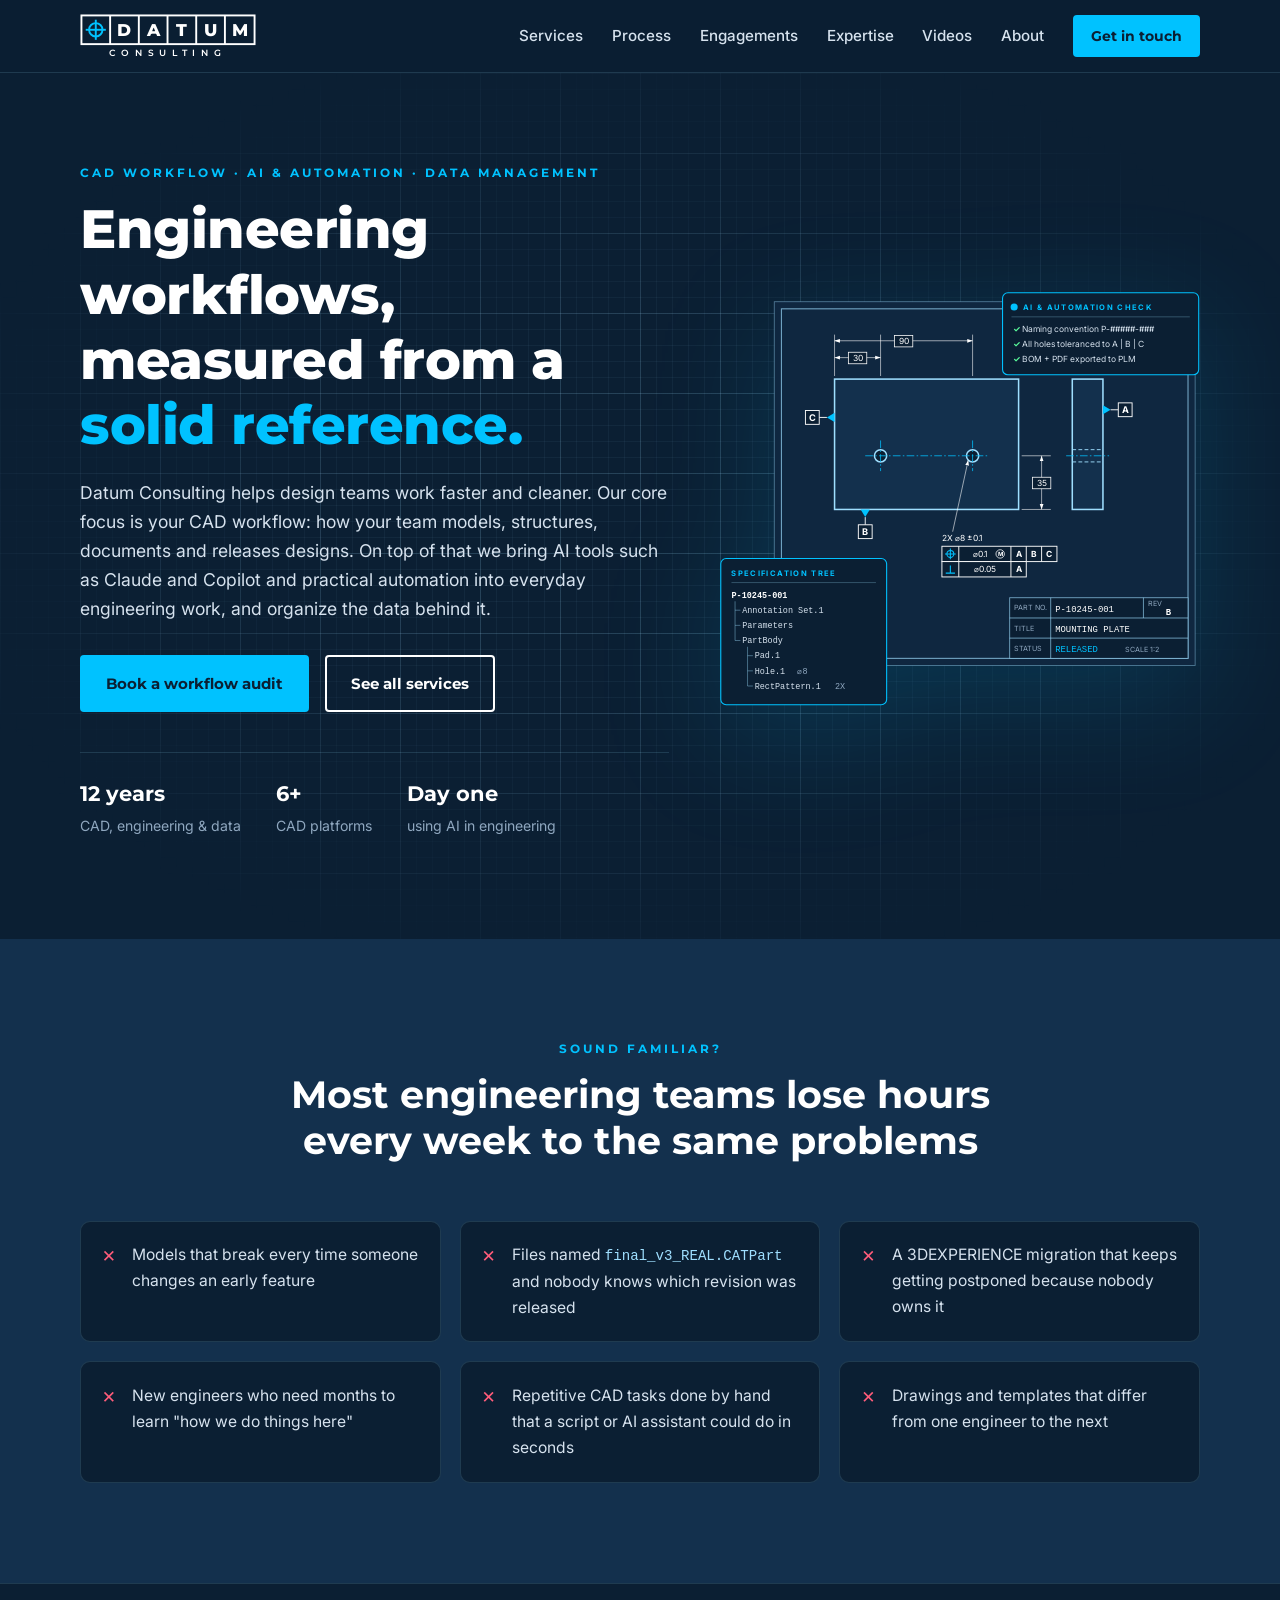
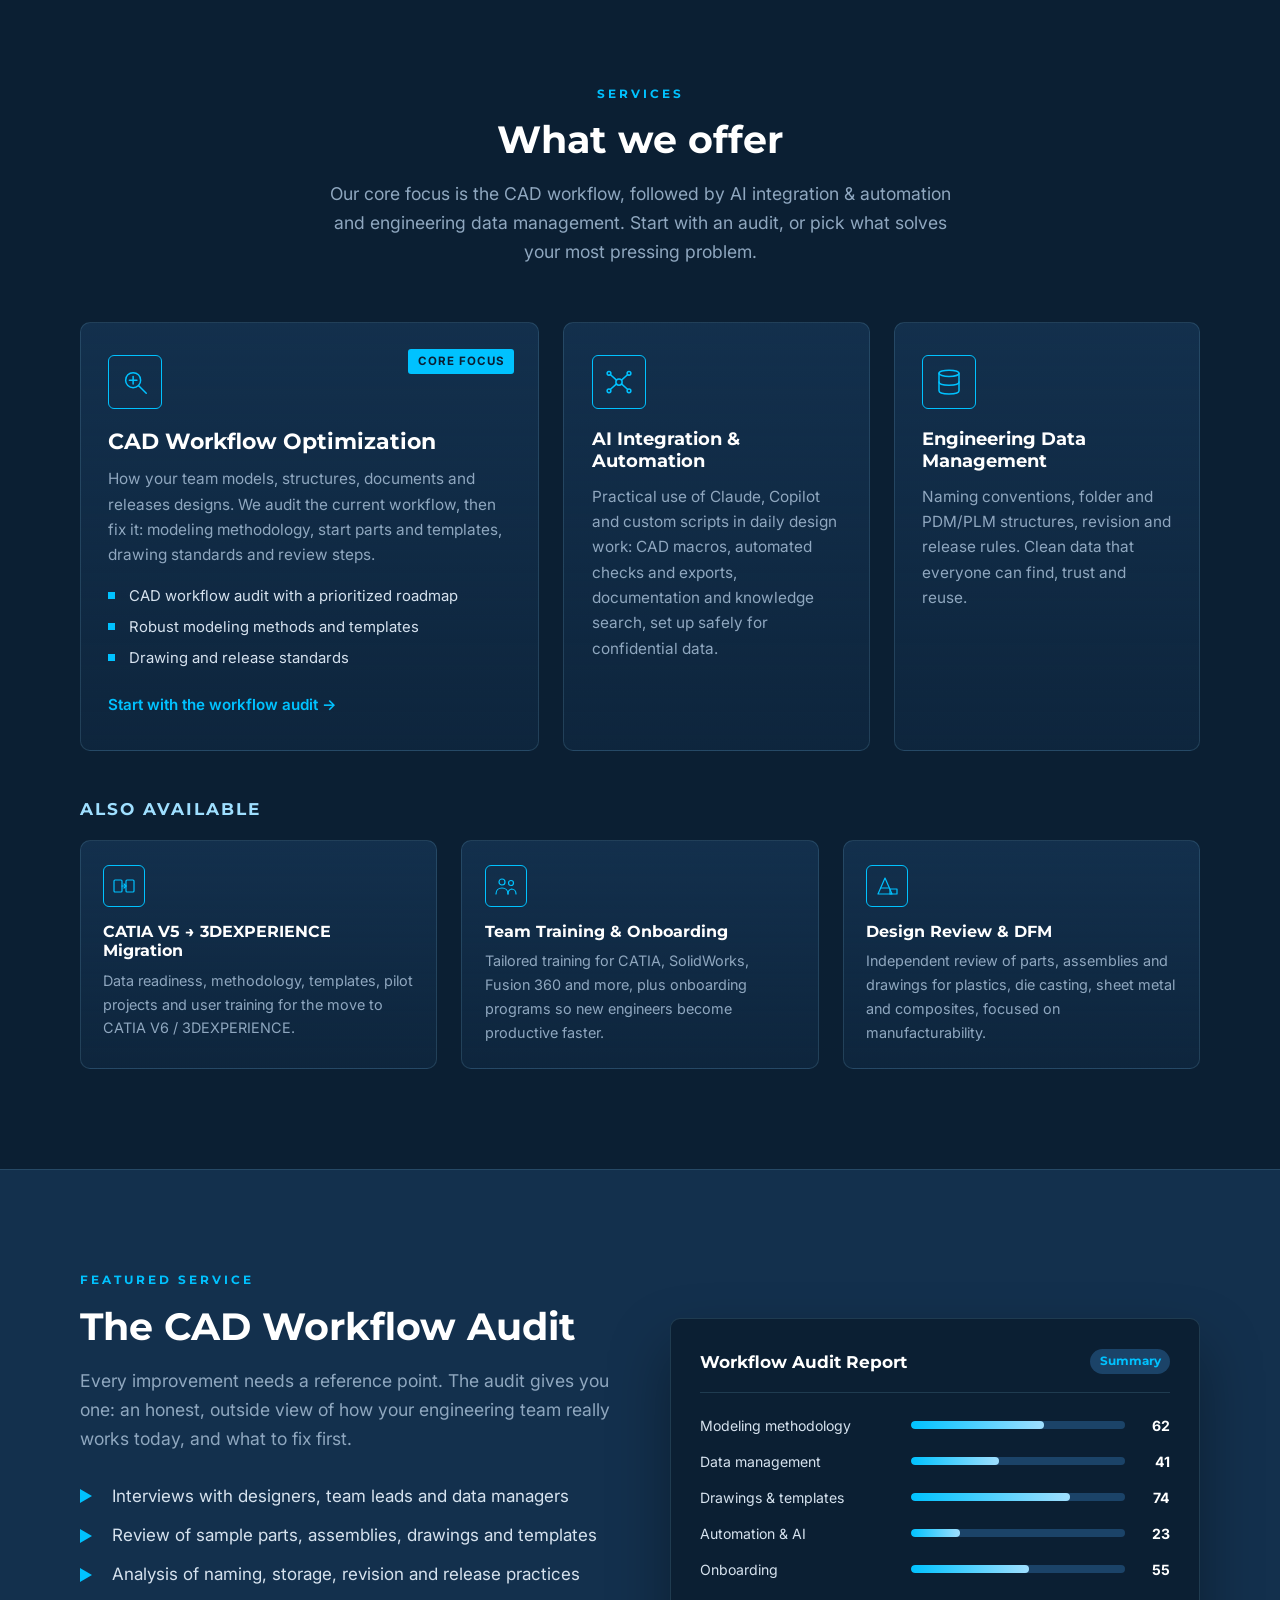
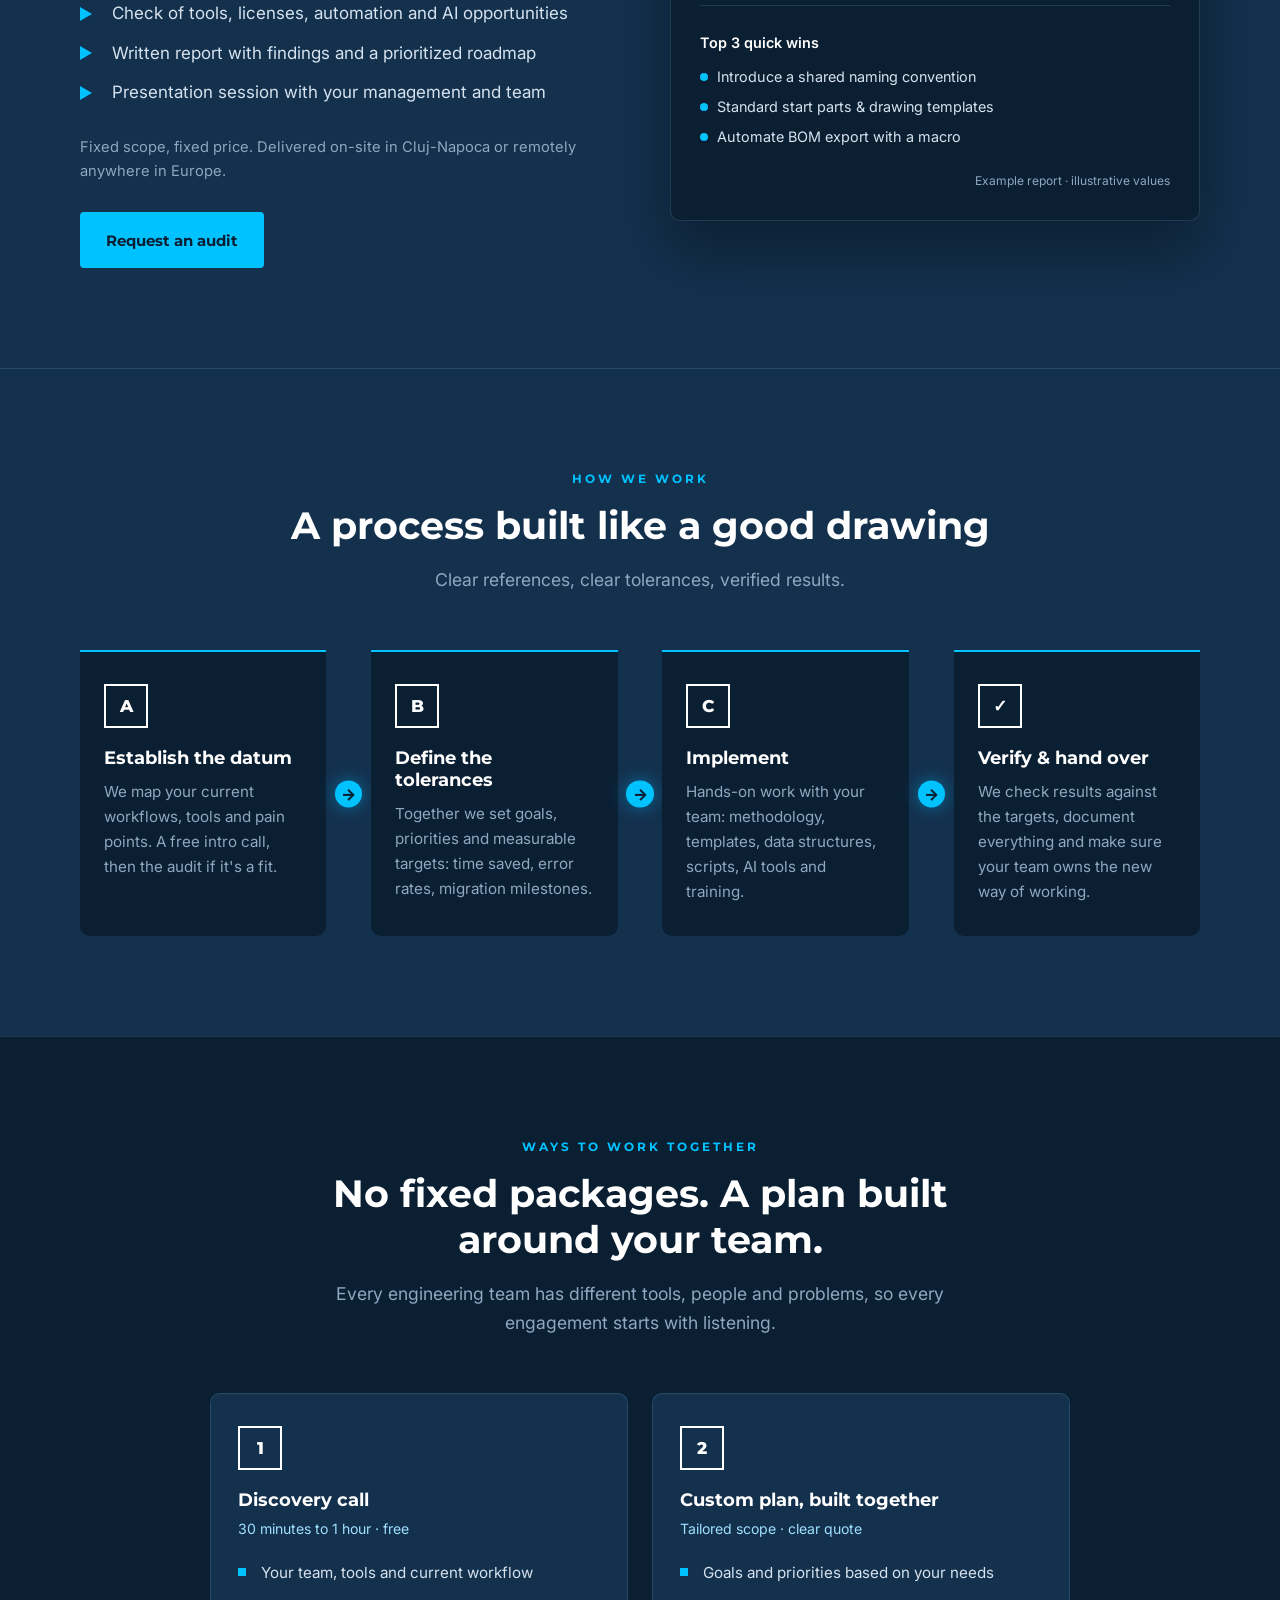
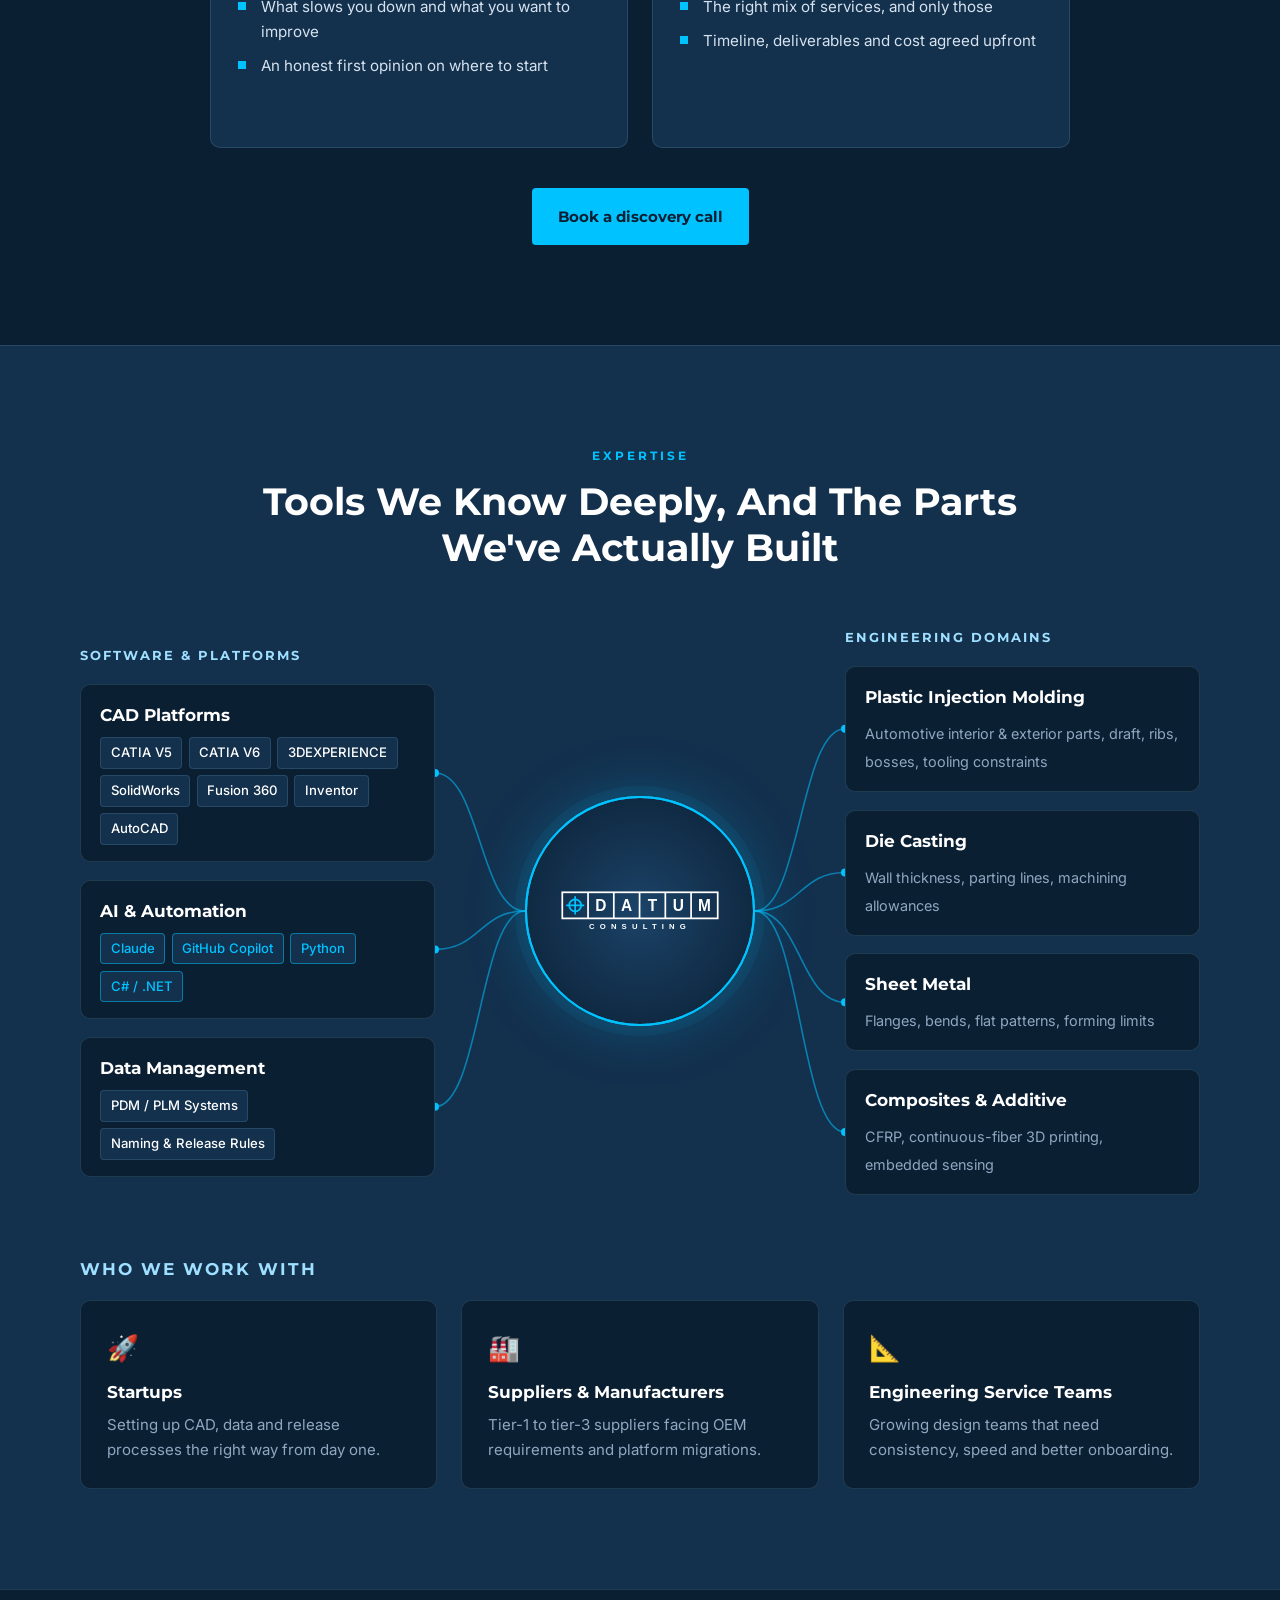
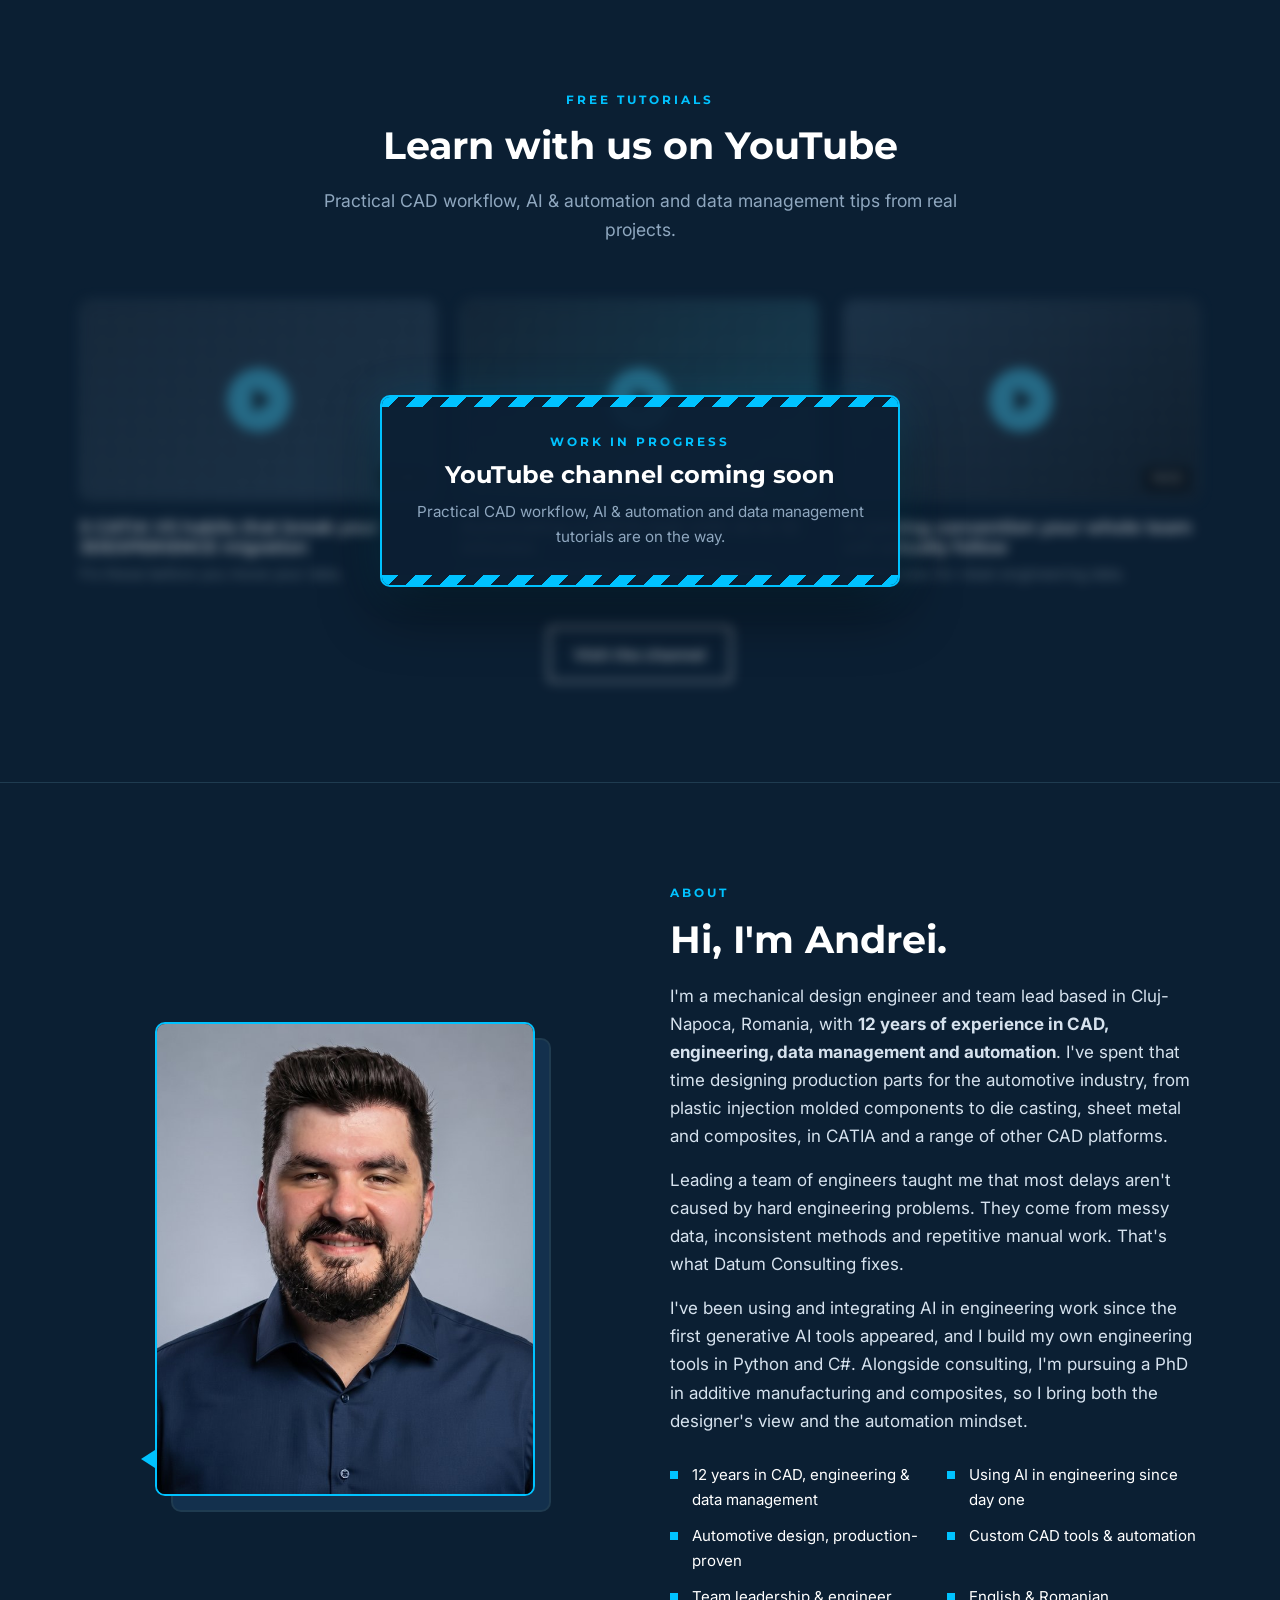
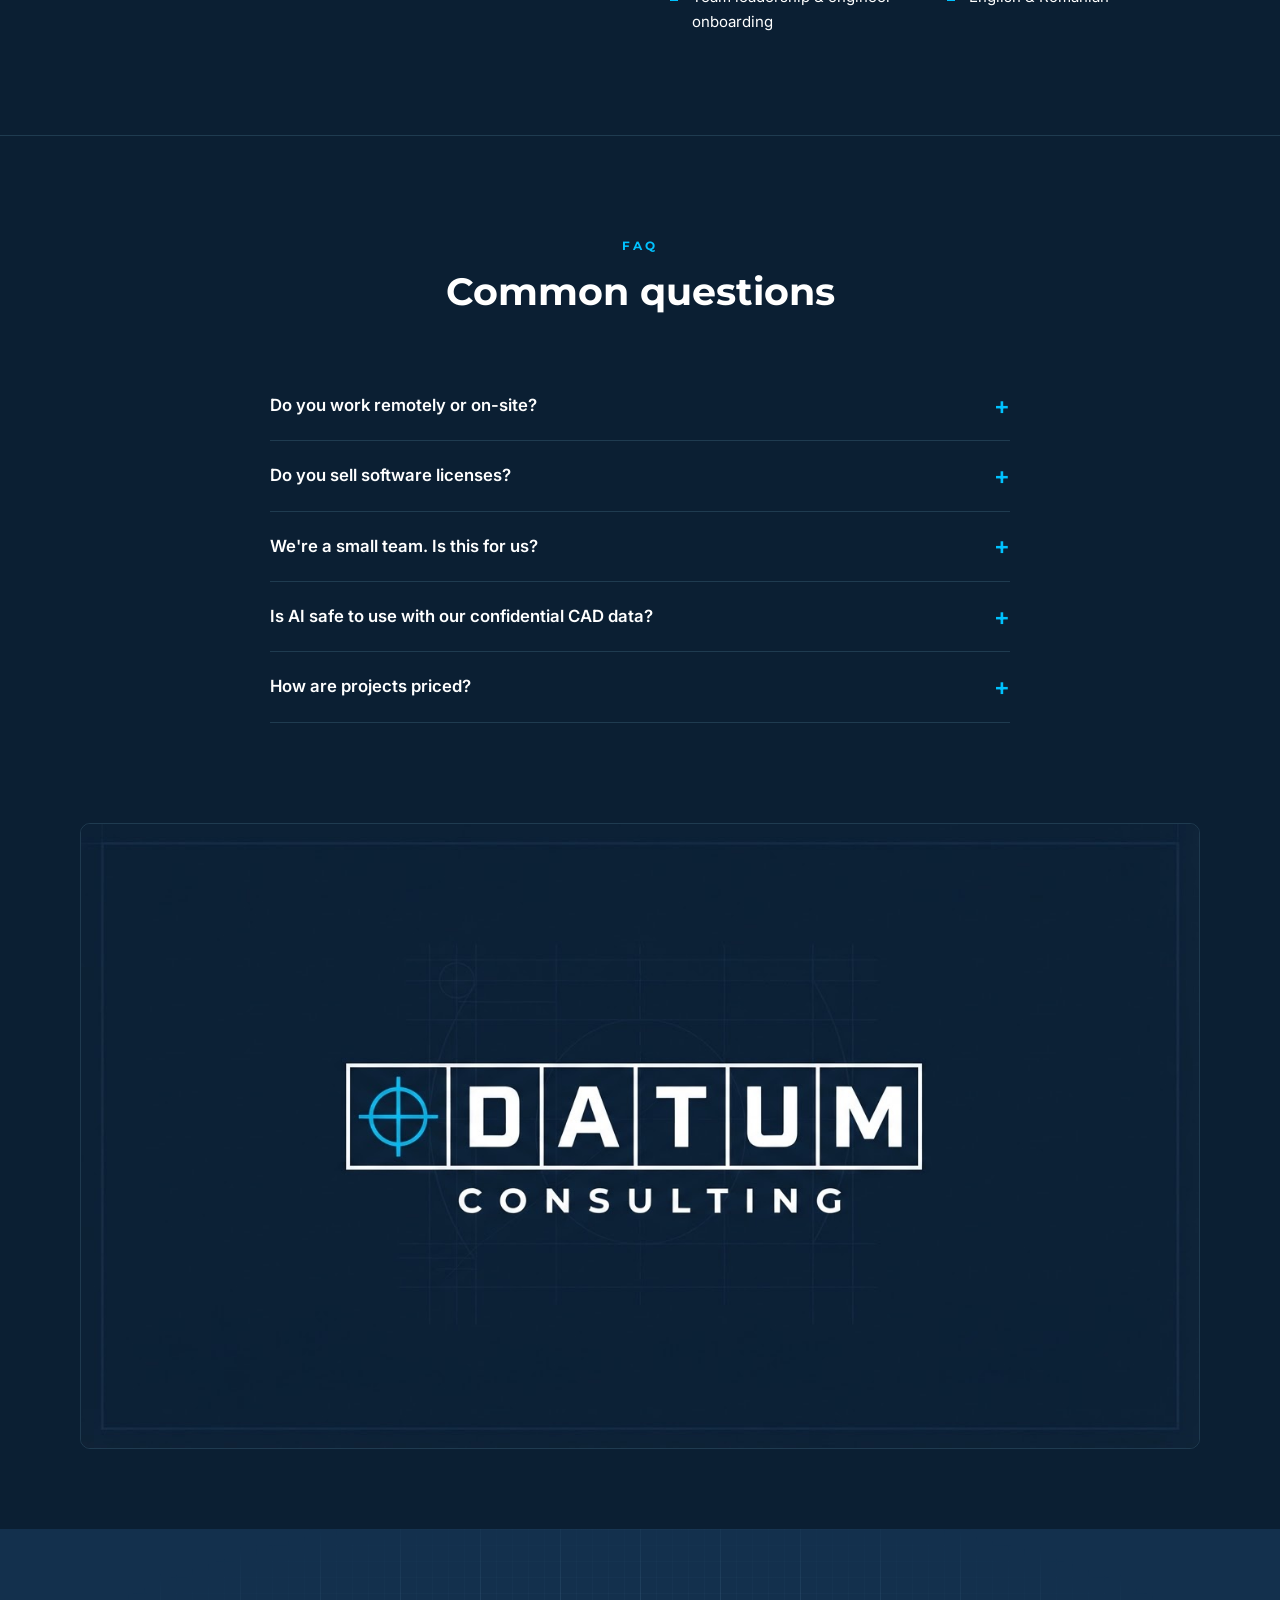
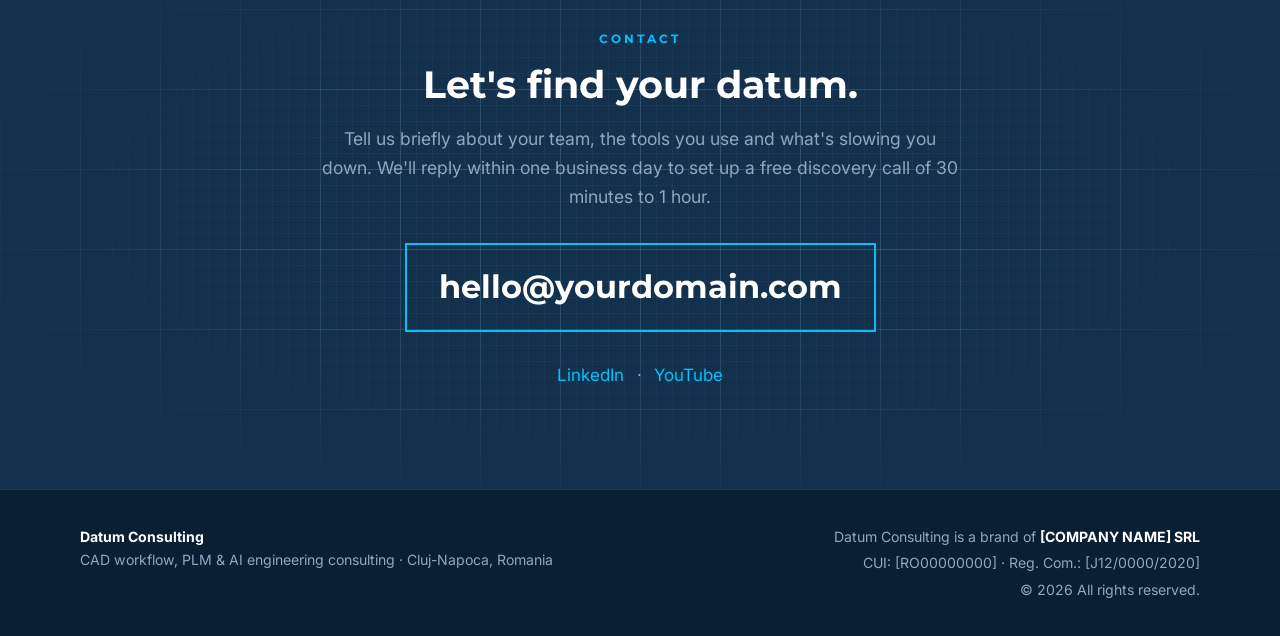
==== index.html @ a479d1c8 "Capitalize every word in Expertise section titles - Section heading: "Tools We Know Deeply, And The " ====
<!DOCTYPE html>
<html lang="en">
<head>
  <meta charset="UTF-8">
  <meta name="viewport" content="width=device-width, initial-scale=1.0">
  <title>Datum Consulting — CAD Workflow, PLM & AI Engineering Consulting</title>
  <meta name="description" content="Datum Consulting helps engineering teams improve their CAD workflow, bring AI and automation into daily design work, and organize engineering data. 12 years of CAD, engineering and data management experience.">
  <meta property="og:title" content="Datum Consulting — Engineering workflows, measured from a solid reference">
  <meta property="og:description" content="CAD workflow optimization first, then AI integration &amp; automation and engineering data management for design teams.">
  <meta property="og:image" content="assets/brand-wallpaper.jpg">
  <meta name="theme-color" content="#0B1F33">
  <link rel="icon" href="assets/favicon.svg" type="image/svg+xml">
  <link rel="preconnect" href="https://fonts.googleapis.com">
  <link rel="preconnect" href="https://fonts.gstatic.com" crossorigin>
  <link href="https://fonts.googleapis.com/css2?family=Inter:wght@400;500;600&family=Montserrat:wght@600;700;800&display=swap" rel="stylesheet">
  <link rel="stylesheet" href="styles.css?v=8">
</head>
<body>

  <!-- ============ HEADER ============ -->
  <header class="site-header" id="top">
    <div class="container nav">
      <a href="#top" class="brand" aria-label="Datum Consulting home">
        <svg class="brand-logo" viewBox="0 0 184 46" aria-hidden="true">
          <rect x="1.5" y="1.5" width="181" height="30" fill="none" stroke="currentColor" stroke-width="2"/>
          <g stroke="currentColor" stroke-width="2">
            <line x1="31.5" y1="1.5" x2="31.5" y2="31.5"/><line x1="61.5" y1="1.5" x2="61.5" y2="31.5"/>
            <line x1="91.5" y1="1.5" x2="91.5" y2="31.5"/><line x1="121.5" y1="1.5" x2="121.5" y2="31.5"/>
            <line x1="151.5" y1="1.5" x2="151.5" y2="31.5"/>
          </g>
          <g stroke="#00C2FF" stroke-width="2" fill="none">
            <circle cx="16.5" cy="16.5" r="7"/><line x1="6" y1="16.5" x2="27" y2="16.5"/><line x1="16.5" y1="6" x2="16.5" y2="27"/>
          </g>
          <g font-family="Montserrat, sans-serif" font-weight="800" font-size="18" fill="currentColor" text-anchor="middle">
            <text x="46.5" y="23">D</text><text x="76.5" y="23">A</text><text x="106.5" y="23">T</text><text x="136.5" y="23">U</text><text x="167" y="23">M</text>
          </g>
          <text x="92" y="44" font-family="Montserrat, sans-serif" font-weight="600" font-size="9" fill="currentColor" text-anchor="middle" letter-spacing="6">CONSULTING</text>
        </svg>
      </a>
      <button class="nav-toggle" aria-label="Open menu" aria-expanded="false">
        <span></span><span></span><span></span>
      </button>
      <nav class="nav-links" aria-label="Main">
        <a href="#services">Services</a>
        <a href="#process">Process</a>
        <a href="#engage">Engagements</a>
        <a href="#expertise">Expertise</a>
        <a href="#videos">Videos</a>
        <a href="#about">About</a>
        <a href="#contact" class="btn btn-small">Get in touch</a>
      </nav>
    </div>
  </header>

  <main>
    <!-- ============ HERO ============ -->
    <section class="hero">
      <div class="grid-bg" aria-hidden="true"></div>
      <div class="container hero-inner">
        <div class="hero-text reveal">
          <p class="eyebrow">CAD workflow · AI &amp; automation · Data management</p>
          <h1>Engineering workflows, measured from a <span class="accent">solid reference.</span></h1>
          <p class="lead">
            Datum Consulting helps design teams work faster and cleaner. Our core focus is your CAD
            workflow: how your team models, structures, documents and releases designs. On top of that we
            bring AI tools such as Claude and Copilot and practical automation into everyday engineering
            work, and organize the data behind it.
          </p>
          <div class="hero-cta">
            <a href="#audit" class="btn">Book a workflow audit</a>
            <a href="#services" class="btn btn-ghost">See all services</a>
          </div>
          <ul class="hero-facts">
            <li><strong>12 years</strong><span>CAD, engineering &amp; data</span></li>
            <li><strong>6+</strong><span>CAD platforms</span></li>
            <li><strong>Day one</strong><span>using AI in engineering</span></li>
          </ul>
        </div>

        <!-- Hero illustration: 2-view GD&T drawing of a plate with 2 holes.
             Datum A = back face (side view), B = bottom edge, C = left edge (front view).
             Hole positions use basic dimensions from B and C; FCFs attached to the 2X hole size callout. -->
        <div class="hero-art reveal" aria-hidden="true">
          <svg viewBox="0 0 540 470" font-family="Inter, Arial, sans-serif">
            <!-- DRAWING SHEET with border and title block (data management: part number, revision, release status) -->
            <rect x="62" y="12" width="472" height="408" fill="#0F2740" stroke="#9FDFFF" stroke-opacity=".45"/>
            <rect x="70" y="20" width="456" height="392" fill="none" stroke="#9FDFFF" stroke-opacity=".7" stroke-width="1.2"/>
            <g transform="translate(78,30) scale(0.86)">
            <defs>
              <marker id="ah" viewBox="0 0 10 10" refX="10" refY="5" markerWidth="7" markerHeight="7" orient="auto-start-reverse"><path d="M0,1.5 L10,5 L0,8.5z" fill="#FFFFFF"/></marker>
            </defs>
            <!-- FRONT VIEW -->
            <rect x="60" y="80" width="240" height="170" fill="#13304D" stroke="#9FDFFF" stroke-width="2"/>
            <circle cx="120" cy="180" r="8" fill="#0B1F33" stroke="#9FDFFF" stroke-width="2"/>
            <circle cx="240" cy="180" r="8" fill="#0B1F33" stroke="#9FDFFF" stroke-width="2"/>
            <g stroke="#00C2FF" stroke-width="1" stroke-dasharray="10 3 2 3" fill="none">
              <path d="M100,180 H260 M120,160 V200 M240,160 V200"/>
            </g>

            <!-- SIDE VIEW (projected), hidden lines for the through holes -->
            <rect x="370" y="80" width="40" height="170" fill="#13304D" stroke="#9FDFFF" stroke-width="2"/>
            <path d="M370,172 H410 M370,188 H410" stroke="#9FDFFF" stroke-width="1.2" stroke-dasharray="5 3"/>
            <path d="M362,180 H418" stroke="#00C2FF" stroke-width="1" stroke-dasharray="10 3 2 3"/>

            <g class="dw-thin" stroke="#FFFFFF" stroke-opacity=".75" stroke-width="1" fill="none">
              <!-- extension lines (with small gap from the part) -->
              <path d="M60,76 V22 M120,76 V22 M240,76 V22 M304,250 H342 M304,180 H342"/>
              <!-- basic dimension lines -->
              <path d="M60,52 H120" marker-start="url(#ah)" marker-end="url(#ah)"/>
              <path d="M60,30 H240" marker-start="url(#ah)" marker-end="url(#ah)"/>
              <path d="M330,180 V250" marker-start="url(#ah)" marker-end="url(#ah)"/>
              <!-- leader from hole to size callout -->
              <path d="M214,279 L234.3,185.7" marker-end="url(#ah)"/>
            </g>
            <!-- basic dimensions (boxed) -->
            <g font-size="11" text-anchor="middle" fill="#FFFFFF">
              <rect x="78" y="45" width="24" height="15" fill="#0B1F33" stroke="#FFFFFF"/><text x="90" y="56.5">30</text>
              <rect x="138" y="23" width="24" height="15" fill="#0B1F33" stroke="#FFFFFF"/><text x="150" y="34.5">90</text>
              <rect x="318" y="208" width="24" height="15" fill="#0B1F33" stroke="#FFFFFF"/><text x="330" y="219.5">35</text>
            </g>

            <!-- DATUM FEATURE SYMBOLS: box + leader + filled triangle on the surface -->
            <g stroke="#FFFFFF" stroke-width="1.2" font-size="12" font-weight="700" text-anchor="middle">
              <!-- A on back face of side view -->
              <path d="M410,114 L420,120 L410,126 Z" fill="#00C2FF" stroke="none"/>
              <path d="M420,120 H430" fill="none"/>
              <rect x="430" y="111" width="18" height="18" fill="#0B1F33"/><text x="439" y="124.5" fill="#FFFFFF" stroke="none">A</text>
              <!-- B on bottom edge -->
              <path d="M94,250 L100,260 L106,250 Z" fill="#00C2FF" stroke="none"/>
              <path d="M100,260 V270" fill="none"/>
              <rect x="91" y="270" width="18" height="18" fill="#0B1F33"/><text x="100" y="283.5" fill="#FFFFFF" stroke="none">B</text>
              <!-- C on left edge -->
              <path d="M60,124 L50,130 L60,136 Z" fill="#00C2FF" stroke="none"/>
              <path d="M50,130 H40" fill="none"/>
              <rect x="22" y="121" width="18" height="18" fill="#0B1F33"/><text x="31" y="134.5" fill="#FFFFFF" stroke="none">C</text>
            </g>

            <!-- HOLE CALLOUT + FEATURE CONTROL FRAMES -->
            <text x="200" y="291" font-size="11" fill="#FFFFFF">2X &#8960;8 &#177;0.1</text>
            <g transform="translate(200,298)" font-size="11" fill="#FFFFFF" text-anchor="middle">
              <!-- row 1: position  | dia 0.1 (M) | A | B | C -->
              <g fill="none" stroke="#FFFFFF" stroke-width="1.2">
                <rect x="0" y="0" width="150" height="20" fill="#0B1F33"/>
                <path d="M22,0 V20 M90,0 V20 M110,0 V20 M130,0 V20"/>
                <!-- row 2: perpendicularity | dia 0.05 | A -->
                <rect x="0" y="20" width="110" height="20" fill="#0B1F33"/>
                <path d="M22,20 V40 M90,20 V40"/>
              </g>
              <g stroke="#00C2FF" stroke-width="1.4" fill="none">
                <circle cx="11" cy="10" r="4.5"/><path d="M4,10 H18 M11,3 V17"/>
                <path d="M5,35 H17 M11,35 V25"/>
              </g>
              <text x="50" y="14">&#8960;0.1</text>
              <circle cx="76" cy="10" r="5.5" fill="none" stroke="#FFFFFF" stroke-width="1"/><text x="76" y="13" font-size="7.5" font-weight="700">M</text>
              <text x="100" y="14" font-weight="700">A</text><text x="120" y="14" font-weight="700">B</text><text x="140" y="14" font-weight="700">C</text>
              <text x="56" y="34">&#8960;0.05</text>
              <text x="100" y="34" font-weight="700">A</text>
            </g>
          </g>
            <g font-size="8" fill="#8FA7BF">
              <rect x="326" y="344" width="200" height="68" fill="#0B1F33" stroke="#9FDFFF" stroke-opacity=".7"/>
              <path d="M326,366.7 H526 M326,389.3 H526 M372,344 V412 M476,344 V366.7" stroke="#9FDFFF" stroke-opacity=".7"/>
              <text x="331" y="358">PART NO.</text><text x="331" y="381">TITLE</text><text x="331" y="404">STATUS</text><text x="481" y="353">REV</text>
              <g fill="#FFFFFF" font-size="10" font-family="Consolas, Menlo, monospace">
                <text x="377" y="359.5">P-10245-001</text><text x="377" y="382">MOUNTING PLATE</text>
                <text x="377" y="405" fill="#00C2FF">RELEASED</text><text x="501" y="363" font-weight="700">B</text>
              </g>
              <text x="455" y="405">SCALE 1:2</text>
            </g>

            <!-- SPEC TREE panel (CAD workflow: clean, named feature tree) -->
            <g font-family="Consolas, Menlo, monospace" font-size="9.5">
              <rect x="2" y="300" width="186" height="164" rx="6" fill="#0B1F33" stroke="#00C2FF" stroke-width="1.2"/>
              <text x="14" y="320" font-family="Inter, Arial, sans-serif" font-size="8.5" font-weight="700" letter-spacing="1.5" fill="#00C2FF">SPECIFICATION TREE</text>
              <path d="M14,327 H176" stroke="#9FDFFF" stroke-opacity=".3"/>
              <g fill="#D6E2EE">
                <text x="14" y="344" fill="#FFFFFF" font-weight="700">P-10245-001</text>
                <text x="26" y="361">Annotation Set.1</text>
                <text x="26" y="378">Parameters</text>
                <text x="26" y="395">PartBody</text>
                <text x="40" y="412">Pad.1</text>
                <text x="40" y="429">Hole.1</text><text x="88" y="429" fill="#8FA7BF">&#8960;8</text>
                <text x="40" y="446">RectPattern.1</text><text x="130" y="446" fill="#8FA7BF">2X</text>
              </g>
              <g stroke="#9FDFFF" stroke-opacity=".45" fill="none">
                <path d="M18,348 V392 M18,358 H24 M18,375 H24 M18,392 H24 M32,399 V443 M32,409 H38 M32,426 H38 M32,443 H38"/>
              </g>
            </g>

            <!-- AI / AUTOMATION panel (scripted checks + export) -->
            <g font-size="9.5">
              <rect x="318" y="2" width="220" height="92" rx="6" fill="#0B1F33" stroke="#00C2FF" stroke-width="1.2"/>
              <circle cx="331" cy="18" r="4" fill="#00C2FF"/>
              <text x="341" y="21.5" font-size="8.5" font-weight="700" letter-spacing="1.5" fill="#00C2FF">AI &amp; AUTOMATION CHECK</text>
              <path d="M328,29 H528" stroke="#9FDFFF" stroke-opacity=".3"/>
              <g fill="#D6E2EE">
                <text x="330" y="46"><tspan fill="#5CFF9D" font-weight="700">&#10003;</tspan>  Naming convention P-#####-###</text>
                <text x="330" y="63"><tspan fill="#5CFF9D" font-weight="700">&#10003;</tspan>  All holes toleranced to A | B | C</text>
                <text x="330" y="80"><tspan fill="#5CFF9D" font-weight="700">&#10003;</tspan>  BOM + PDF exported to PLM</text>
              </g>
            </g>
          </svg>
        </div>
      </div>
    </section>

    <!-- ============ PROBLEMS ============ -->
    <section class="section problems">
      <div class="container">
        <div class="section-head reveal">
          <p class="eyebrow">Sound familiar?</p>
          <h2>Most engineering teams lose hours every week to the same problems</h2>
        </div>
        <div class="problem-grid">
          <div class="problem reveal"><span class="x">✕</span><p>Models that break every time someone changes an early feature</p></div>
          <div class="problem reveal"><span class="x">✕</span><p>Files named <em>final_v3_REAL.CATPart</em> and nobody knows which revision was released</p></div>
          <div class="problem reveal"><span class="x">✕</span><p>A 3DEXPERIENCE migration that keeps getting postponed because nobody owns it</p></div>
          <div class="problem reveal"><span class="x">✕</span><p>New engineers who need months to learn "how we do things here"</p></div>
          <div class="problem reveal"><span class="x">✕</span><p>Repetitive CAD tasks done by hand that a script or AI assistant could do in seconds</p></div>
          <div class="problem reveal"><span class="x">✕</span><p>Drawings and templates that differ from one engineer to the next</p></div>
        </div>
      </div>
    </section>

    <!-- ============ SERVICES ============ -->
    <section class="section" id="services">
      <div class="container">
        <div class="section-head reveal">
          <p class="eyebrow">Services</p>
          <h2>What we offer</h2>
          <p class="section-lead">Our core focus is the CAD workflow, followed by AI integration &amp; automation and engineering data management. Start with an audit, or pick what solves your most pressing problem.</p>
        </div>
        <!-- core services, in priority order: 1 CAD workflow, 2 AI & automation, 3 data management -->
        <div class="card-grid core-grid">
          <article class="card card-main reveal">
            <div class="card-icon"><svg viewBox="0 0 48 48"><circle cx="21" cy="21" r="12"/><line x1="30" y1="30" x2="42" y2="42"/><line x1="15" y1="21" x2="27" y2="21"/><line x1="21" y1="15" x2="21" y2="27"/></svg></div>
            <span class="tag">Core focus</span>
            <h3>CAD Workflow Optimization</h3>
            <p>How your team models, structures, documents and releases designs. We audit the current workflow, then fix it: modeling methodology, start parts and templates, drawing standards and review steps.</p>
            <ul class="card-points">
              <li>CAD workflow audit with a prioritized roadmap</li>
              <li>Robust modeling methods and templates</li>
              <li>Drawing and release standards</li>
            </ul>
            <a href="#audit" class="card-link">Start with the workflow audit →</a>
          </article>
          <article class="card reveal">
            <div class="card-icon"><svg viewBox="0 0 48 48"><circle cx="24" cy="24" r="5"/><circle cx="8" cy="10" r="3"/><circle cx="40" cy="10" r="3"/><circle cx="8" cy="38" r="3"/><circle cx="40" cy="38" r="3"/><line x1="10" y1="12" x2="20" y2="21"/><line x1="38" y1="12" x2="28" y2="21"/><line x1="10" y1="36" x2="20" y2="27"/><line x1="38" y1="36" x2="28" y2="27"/></svg></div>
            <h3>AI Integration &amp; Automation</h3>
            <p>Practical use of Claude, Copilot and custom scripts in daily design work: CAD macros, automated checks and exports, documentation and knowledge search, set up safely for confidential data.</p>
          </article>
          <article class="card reveal">
            <div class="card-icon"><svg viewBox="0 0 48 48"><ellipse cx="24" cy="10" rx="16" ry="5"/><path d="M8 10v28c0 3 7 5 16 5s16-2 16-5V10"/><path d="M8 24c0 3 7 5 16 5s16-2 16-5"/></svg></div>
            <h3>Engineering Data Management</h3>
            <p>Naming conventions, folder and PDM/PLM structures, revision and release rules. Clean data that everyone can find, trust and reuse.</p>
          </article>
        </div>

        <h3 class="sub also-head reveal">Also available</h3>
        <div class="card-grid also-grid">
          <article class="card card-small reveal">
            <div class="card-icon"><svg viewBox="0 0 48 48"><rect x="4" y="12" width="16" height="24" rx="2"/><rect x="28" y="12" width="16" height="24" rx="2"/><polyline points="20,24 28,24"/><polyline points="24,20 28,24 24,28"/></svg></div>
            <h3>CATIA V5 → 3DEXPERIENCE Migration</h3>
            <p>Data readiness, methodology, templates, pilot projects and user training for the move to CATIA V6 / 3DEXPERIENCE.</p>
          </article>
          <article class="card card-small reveal">
            <div class="card-icon"><svg viewBox="0 0 48 48"><circle cx="16" cy="16" r="6"/><circle cx="34" cy="18" r="5"/><path d="M4 40c0-7 5-12 12-12s12 5 12 12"/><path d="M28 40c0-5 3-9 7-10 5 0 9 4 9 10"/></svg></div>
            <h3>Team Training &amp; Onboarding</h3>
            <p>Tailored training for CATIA, SolidWorks, Fusion 360 and more, plus onboarding programs so new engineers become productive faster.</p>
          </article>
          <article class="card card-small reveal">
            <div class="card-icon"><svg viewBox="0 0 48 48"><polygon points="6,40 20,8 34,40"/><line x1="12" y1="28" x2="28" y2="28"/><rect x="30" y="30" width="14" height="10"/></svg></div>
            <h3>Design Review &amp; DFM</h3>
            <p>Independent review of parts, assemblies and drawings for plastics, die casting, sheet metal and composites, focused on manufacturability.</p>
          </article>
        </div>
      </div>
    </section>

    <!-- ============ AUDIT FEATURE ============ -->
    <section class="section audit" id="audit">
      <div class="container split">
        <div class="reveal">
          <p class="eyebrow">Featured service</p>
          <h2>The CAD Workflow Audit</h2>
          <p class="section-lead">
            Every improvement needs a reference point. The audit gives you one: an honest,
            outside view of how your engineering team really works today, and what to fix first.
          </p>
          <ul class="checklist">
            <li>Interviews with designers, team leads and data managers</li>
            <li>Review of sample parts, assemblies, drawings and templates</li>
            <li>Analysis of naming, storage, revision and release practices</li>
            <li>Check of tools, licenses, automation and AI opportunities</li>
            <li>Written report with findings and a prioritized roadmap</li>
            <li>Presentation session with your management and team</li>
          </ul>
          <p class="note">Fixed scope, fixed price. Delivered on-site in Cluj-Napoca or remotely anywhere in Europe.</p>
          <a href="#contact" class="btn">Request an audit</a>
        </div>
        <div class="report reveal" aria-hidden="true">
          <div class="report-head">
            <span>Workflow Audit Report</span><span class="pill">Summary</span>
          </div>
          <div class="score">
            <div class="score-row"><span>Modeling methodology</span><div class="bar"><i style="width:62%"></i></div><b>62</b></div>
            <div class="score-row"><span>Data management</span><div class="bar"><i style="width:41%"></i></div><b>41</b></div>
            <div class="score-row"><span>Drawings &amp; templates</span><div class="bar"><i style="width:74%"></i></div><b>74</b></div>
            <div class="score-row"><span>Automation &amp; AI</span><div class="bar"><i style="width:23%"></i></div><b>23</b></div>
            <div class="score-row"><span>Onboarding</span><div class="bar"><i style="width:55%"></i></div><b>55</b></div>
          </div>
          <div class="report-list">
            <p class="rl-title">Top 3 quick wins</p>
            <p><span class="dot"></span>Introduce a shared naming convention</p>
            <p><span class="dot"></span>Standard start parts &amp; drawing templates</p>
            <p><span class="dot"></span>Automate BOM export with a macro</p>
          </div>
          <p class="report-foot">Example report · illustrative values</p>
        </div>
      </div>
    </section>


    <!-- ============ PROCESS ============ -->
    <section class="section" id="process">
      <div class="container">
        <div class="section-head reveal">
          <p class="eyebrow">How we work</p>
          <h2>A process built like a good drawing</h2>
          <p class="section-lead">Clear references, clear tolerances, verified results.</p>
        </div>
        <ol class="steps">
          <li class="step reveal">
            <span class="step-num">A</span>
            <h3>Establish the datum</h3>
            <p>We map your current workflows, tools and pain points. A free intro call, then the audit if it's a fit.</p>
          </li>
          <li class="step reveal">
            <span class="step-num">B</span>
            <h3>Define the tolerances</h3>
            <p>Together we set goals, priorities and measurable targets: time saved, error rates, migration milestones.</p>
          </li>
          <li class="step reveal">
            <span class="step-num">C</span>
            <h3>Implement</h3>
            <p>Hands-on work with your team: methodology, templates, data structures, scripts, AI tools and training.</p>
          </li>
          <li class="step reveal">
            <span class="step-num">✓</span>
            <h3>Verify &amp; hand over</h3>
            <p>We check results against the targets, document everything and make sure your team owns the new way of working.</p>
          </li>
        </ol>
      </div>
    </section>


    <!-- ============ ENGAGEMENTS ============ -->
    <section class="section engage" id="engage">
      <div class="container">
        <div class="section-head reveal">
          <p class="eyebrow">Ways to work together</p>
          <h2>No fixed packages. A plan built around your team.</h2>
          <p class="section-lead">Every engineering team has different tools, people and problems, so every engagement starts with listening.</p>
        </div>
        <div class="plan-grid">
          <div class="plan reveal">
            <span class="step-num">1</span>
            <h3>Discovery call</h3>
            <p class="plan-sub">30 minutes to 1 hour · free</p>
            <ul>
              <li>Your team, tools and current workflow</li>
              <li>What slows you down and what you want to improve</li>
              <li>An honest first opinion on where to start</li>
            </ul>
          </div>
          <div class="plan reveal">
            <span class="step-num">2</span>
            <h3>Custom plan, built together</h3>
            <p class="plan-sub">Tailored scope · clear quote</p>
            <ul>
              <li>Goals and priorities based on your needs</li>
              <li>The right mix of services, and only those</li>
              <li>Timeline, deliverables and cost agreed upfront</li>
            </ul>
          </div>
        </div>
        <div class="center reveal">
          <a href="#contact" class="btn">Book a discovery call</a>
        </div>
      </div>
    </section>

    <!-- ============ STACK / EXPERTISE ============ -->
    <section class="section expertise" id="expertise">
      <div class="container">
        <div class="section-head reveal">
          <p class="eyebrow">Expertise</p>
          <h2>Tools We Know Deeply, And The Parts We've Actually Built</h2>
        </div>
        <div class="mindmap reveal" id="mindmap">
          <svg class="mm-lines" aria-hidden="true"></svg>
          <div class="mm-col mm-left">
            <p class="mm-label">Software &amp; Platforms</p>
            <div class="mm-node">
              <b>CAD Platforms</b>
              <ul class="chips"><li>CATIA V5</li><li>CATIA V6</li><li>3DEXPERIENCE</li><li>SolidWorks</li><li>Fusion 360</li><li>Inventor</li><li>AutoCAD</li></ul>
            </div>
            <div class="mm-node">
              <b>AI &amp; Automation</b>
              <ul class="chips"><li class="chip-ai">Claude</li><li class="chip-ai">GitHub Copilot</li><li class="chip-ai">Python</li><li class="chip-ai">C# / .NET</li></ul>
            </div>
            <div class="mm-node">
              <b>Data Management</b>
              <ul class="chips"><li>PDM / PLM Systems</li><li>Naming &amp; Release Rules</li></ul>
            </div>
          </div>
          <div class="mm-hub"><img src="assets/logo.svg" alt="Datum Consulting"></div>
          <div class="mm-col mm-right">
            <p class="mm-label">Engineering Domains</p>
            <div class="mm-node"><b>Plastic Injection Molding</b><span>Automotive interior &amp; exterior parts, draft, ribs, bosses, tooling constraints</span></div>
            <div class="mm-node"><b>Die Casting</b><span>Wall thickness, parting lines, machining allowances</span></div>
            <div class="mm-node"><b>Sheet Metal</b><span>Flanges, bends, flat patterns, forming limits</span></div>
            <div class="mm-node"><b>Composites &amp; Additive</b><span>CFRP, continuous-fiber 3D printing, embedded sensing</span></div>
          </div>
        </div>

        <div class="audience reveal">
          <h3 class="sub">Who We Work With</h3>
          <div class="audience-grid">
            <div><span class="aud-icon">🚀</span><b>Startups</b><p>Setting up CAD, data and release processes the right way from day one.</p></div>
            <div><span class="aud-icon">🏭</span><b>Suppliers &amp; Manufacturers</b><p>Tier-1 to tier-3 suppliers facing OEM requirements and platform migrations.</p></div>
            <div><span class="aud-icon">📐</span><b>Engineering Service Teams</b><p>Growing design teams that need consistency, speed and better onboarding.</p></div>
          </div>
        </div>
      </div>
    </section>

    <!-- ============ VIDEOS ============ -->
    <section class="section" id="videos">
      <div class="container">
        <div class="section-head reveal">
          <p class="eyebrow">Free tutorials</p>
          <h2>Learn with us on YouTube</h2>
          <p class="section-lead">Practical CAD workflow, AI &amp; automation and data management tips from real projects.</p>
        </div>
        <!-- Work in progress: preview cards are blurred and not clickable until the channel launches.
             To launch: remove the "wip" wrapper, the overlay div and the aria-hidden/inert attributes. -->
        <div class="wip">
          <div class="wip-content" aria-hidden="true" inert>
        <div class="video-grid">
          <a class="video reveal" href="https://www.youtube.com/@YOUR-CHANNEL" target="_blank" rel="noopener">
            <div class="thumb t1"><span class="play"></span><span class="dur">12:40</span></div>
            <h3>5 CATIA V5 habits that break your 3DEXPERIENCE migration</h3>
            <p>Fix these before you move your data.</p>
          </a>
          <a class="video reveal" href="https://www.youtube.com/@YOUR-CHANNEL" target="_blank" rel="noopener">
            <div class="thumb t2"><span class="play"></span><span class="dur">09:15</span></div>
            <h3>Automating a CATIA task with AI in 10 minutes</h3>
            <p>Using Claude to write a working CAD macro.</p>
          </a>
          <a class="video reveal" href="https://www.youtube.com/@YOUR-CHANNEL" target="_blank" rel="noopener">
            <div class="thumb t3"><span class="play"></span><span class="dur">14:02</span></div>
            <h3>A naming convention your whole team will actually follow</h3>
            <p>Simple rules for clean engineering data.</p>
          </a>
        </div>
        <div class="center reveal">
          <a href="https://www.youtube.com/@YOUR-CHANNEL" class="btn btn-ghost" target="_blank" rel="noopener">Visit the channel</a>
        </div>
          </div>
          <div class="wip-overlay">
            <div class="wip-banner">
              <span class="wip-stripes" aria-hidden="true"></span>
              <p class="eyebrow">Work in progress</p>
              <h3>YouTube channel coming soon</h3>
              <p>Practical CAD workflow, AI &amp; automation and data management tutorials are on the way.</p>
              <span class="wip-stripes" aria-hidden="true"></span>
            </div>
          </div>
        </div>
      </div>
    </section>

    <!-- ============ ABOUT ============ -->
    <section class="section about" id="about">
      <div class="container split">
        <div class="portrait reveal">
          <img src="assets/portrait.jpg" alt="Andrei, founder of Datum Consulting" width="640" height="800" loading="lazy">
        </div>
        <div class="reveal">
          <p class="eyebrow">About</p>
          <h2>Hi, I'm Andrei.</h2>
          <p>
            I'm a mechanical design engineer and team lead based in Cluj-Napoca, Romania, with
            <strong>12 years of experience in CAD, engineering, data management and automation</strong>.
            I've spent that time designing production parts for the automotive industry, from plastic injection
            molded components to die casting, sheet metal and composites, in CATIA and a range of other CAD platforms.
          </p>
          <p>
            Leading a team of engineers taught me that most delays aren't caused by hard engineering
            problems. They come from messy data, inconsistent methods and repetitive manual work.
            That's what Datum Consulting fixes.
          </p>
          <p>
            I've been using and integrating AI in engineering work since the first generative AI tools
            appeared, and I build my own engineering tools in Python and C#. Alongside consulting, I'm
            pursuing a PhD in additive manufacturing and composites, so I bring both the designer's view
            and the automation mindset.
          </p>
          <ul class="about-points">
            <li>12 years in CAD, engineering &amp; data management</li>
            <li>Using AI in engineering since day one</li>
            <li>Automotive design, production-proven</li>
            <li>Custom CAD tools &amp; automation</li>
            <li>Team leadership &amp; engineer onboarding</li>
            <li>English &amp; Romanian</li>
          </ul>
        </div>
      </div>
    </section>

    <!-- ============ FAQ ============ -->
    <section class="section" id="faq">
      <div class="container narrow">
        <div class="section-head reveal">
          <p class="eyebrow">FAQ</p>
          <h2>Common questions</h2>
        </div>
        <div class="faq reveal">
          <details>
            <summary>Do you work remotely or on-site?</summary>
            <p>Both. On-site in Cluj-Napoca and the surrounding region, and remotely for clients across Europe. Audits usually combine a short on-site or video session with remote analysis.</p>
          </details>
          <details>
            <summary>Do you sell software licenses?</summary>
            <p>No. We're independent, so recommendations are based only on what's best for your team. We're happy to work alongside your existing software reseller.</p>
          </details>
          <details>
            <summary>We're a small team. Is this for us?</summary>
            <p>Yes. Small teams often benefit the most, because good methods and templates set up early save years of cleanup later. Engagements are scaled to your size.</p>
          </details>
          <details>
            <summary>Is AI safe to use with our confidential CAD data?</summary>
            <p>It can be, when it's set up correctly. We help you choose tools and configurations that respect your confidentiality and customer requirements, and define clear rules for what data goes where.</p>
          </details>
          <details>
            <summary>How are projects priced?</summary>
            <p>There are no fixed packages. After the discovery call we build a plan around your needs and agree on scope, timeline and cost upfront, so there are no surprises.</p>
          </details>
        </div>
      </div>
    </section>


    <!-- ============ BRAND BANNER ============ -->
    <section class="brand-banner reveal" aria-hidden="true">
      <img src="assets/brand-wallpaper.jpg" alt="" loading="lazy">
    </section>

    <!-- ============ CONTACT ============ -->
    <section class="section contact" id="contact">
      <div class="grid-bg" aria-hidden="true"></div>
      <div class="container narrow center reveal">
        <p class="eyebrow">Contact</p>
        <h2>Let's find your datum.</h2>
        <p class="section-lead">Tell us briefly about your team, the tools you use and what's slowing you down. We'll reply within one business day to set up a free discovery call of 30 minutes to 1 hour.</p>
        <a class="email" href="mailto:hello@yourdomain.com">hello@yourdomain.com</a>
        <div class="socials">
          <a href="https://www.linkedin.com/in/YOUR-PROFILE" target="_blank" rel="noopener">LinkedIn</a>
          <span>·</span>
          <a href="https://www.youtube.com/@YOUR-CHANNEL" target="_blank" rel="noopener">YouTube</a>
        </div>
      </div>
    </section>
  </main>

  <!-- ============ FOOTER ============ -->
  <footer class="site-footer">
    <div class="container footer-inner">
      <div>
        <b>Datum Consulting</b>
        <p>CAD workflow, PLM &amp; AI engineering consulting · Cluj-Napoca, Romania</p>
      </div>
      <div class="legal">
        <p>Datum Consulting is a brand of <b>[COMPANY NAME] SRL</b></p>
        <p>CUI: [RO00000000] · Reg. Com.: [J12/0000/2020]</p>
        <p>© <span id="year"></span> All rights reserved.</p>
      </div>
    </div>
  </footer>

  <script src="script.js?v=3"></script>
</body>
</html>
---- styles.css ----
/* ===== Datum Consulting — styles ===== */
:root {
  --navy: #0B1F33;
  --navy-2: #13304D;
  --navy-3: #1B4368;
  --cyan: #00C2FF;
  --cyan-soft: #9FDFFF;
  --white: #FFFFFF;
  --text: #D6E2EE;
  --muted: #8FA7BF;
  --line: rgba(159, 223, 255, 0.14);
  --radius: 10px;
  --max: 1160px;
}

* { box-sizing: border-box; margin: 0; padding: 0; }
html { scroll-behavior: smooth; scroll-padding-top: 80px; }
body {
  background: var(--navy);
  color: var(--text);
  font-family: 'Inter', system-ui, sans-serif;
  font-size: 17px;
  line-height: 1.65;
  -webkit-font-smoothing: antialiased;
  overflow-x: hidden;
}
img, svg { display: block; max-width: 100%; }
a { color: var(--cyan); text-decoration: none; }
h1, h2, h3 { font-family: 'Montserrat', sans-serif; color: var(--white); line-height: 1.2; }
h1 { font-size: clamp(2.1rem, 5vw, 3.4rem); font-weight: 800; letter-spacing: -0.5px; }
h2 { font-size: clamp(1.7rem, 3.5vw, 2.4rem); font-weight: 700; }
h3 { font-size: 1.15rem; font-weight: 700; }
p + p { margin-top: 1rem; }

.container { width: 100%; max-width: var(--max); margin: 0 auto; padding: 0 20px; }
.narrow { max-width: 780px; }
.center { text-align: center; }
.accent { color: var(--cyan); }

.eyebrow {
  font-family: 'Montserrat', sans-serif;
  text-transform: uppercase;
  letter-spacing: 3px;
  font-size: .78rem;
  font-weight: 700;
  color: var(--cyan);
  margin-bottom: .8rem;
}
.lead, .section-lead { color: var(--text); font-size: 1.1rem; max-width: 640px; }
.section-lead { margin-top: 1rem; color: var(--muted); }
.center .section-lead, .section-head .section-lead { margin-left: auto; margin-right: auto; }

/* ===== buttons ===== */
.btn {
  display: inline-block;
  background: var(--cyan);
  color: var(--navy);
  font-family: 'Montserrat', sans-serif;
  font-weight: 700;
  font-size: .95rem;
  padding: .85rem 1.5rem;
  border: 2px solid var(--cyan);
  border-radius: 4px;
  transition: transform .2s, background .2s, color .2s;
}
.btn:hover { transform: translateY(-2px); background: var(--white); border-color: var(--white); }
.btn-ghost { background: transparent; color: var(--white); border-color: var(--white); }
.btn-ghost:hover { background: var(--white); color: var(--navy); }
.btn-small { padding: .5rem 1rem; font-size: .85rem; }

/* ===== header ===== */
.site-header {
  position: sticky; top: 0; z-index: 50;
  background: rgba(11, 31, 51, .88);
  backdrop-filter: blur(10px);
  border-bottom: 1px solid var(--line);
}
.nav { display: flex; align-items: center; justify-content: space-between; height: 72px; }
.brand { color: var(--white); }
.brand-logo { height: 44px; width: auto; }
.nav-links { display: flex; align-items: center; gap: 1.8rem; }
.nav-links a:not(.btn) { color: var(--text); font-size: .95rem; font-weight: 500; }
.nav-links a:not(.btn):hover { color: var(--cyan); }
.nav-toggle { display: none; background: none; border: 0; cursor: pointer; padding: 8px; }
.nav-toggle span { display: block; width: 24px; height: 2px; background: var(--white); margin: 5px 0; transition: .3s; }

/* ===== blueprint grid ===== */
.grid-bg {
  position: absolute; inset: 0; pointer-events: none;
  background-image:
    linear-gradient(var(--line) 1px, transparent 1px),
    linear-gradient(90deg, var(--line) 1px, transparent 1px),
    linear-gradient(rgba(159,223,255,.05) 1px, transparent 1px),
    linear-gradient(90deg, rgba(159,223,255,.05) 1px, transparent 1px);
  background-size: 80px 80px, 80px 80px, 16px 16px, 16px 16px;
  mask-image: radial-gradient(ellipse at center, #000 30%, transparent 80%);
  -webkit-mask-image: radial-gradient(ellipse at center, #000 30%, transparent 80%);
}

/* ===== hero ===== */
.hero { position: relative; padding: 90px 0 100px; overflow: hidden; }
.hero-inner { position: relative; display: grid; grid-template-columns: 1.1fr .9fr; gap: 50px; align-items: center; }
.hero-text h1 { margin-bottom: 1.3rem; }
.hero-cta { display: flex; flex-wrap: wrap; gap: 1rem; margin: 2rem 0 2.5rem; }
.hero-facts { list-style: none; display: flex; flex-wrap: wrap; gap: 2.2rem; border-top: 1px solid var(--line); padding-top: 1.5rem; }
.hero-facts strong { display: block; font-family: 'Montserrat', sans-serif; color: var(--white); font-size: 1.3rem; }
.hero-facts span { color: var(--muted); font-size: .88rem; }
.hero-art svg { width: 100%; filter: drop-shadow(0 30px 60px rgba(0, 194, 255, .15)); }

/* ===== sections ===== */
.section { position: relative; padding: 100px 0; }
.section + .section { border-top: 1px solid var(--line); }
.section-head { text-align: center; max-width: 760px; margin: 0 auto 3.5rem; }

/* problems */
.problems { background: var(--navy-2); }
.problem-grid { display: grid; grid-template-columns: repeat(3, 1fr); gap: 1.2rem; }
.problem { display: flex; gap: 1rem; align-items: flex-start; background: var(--navy); padding: 1.3rem; border-radius: var(--radius); border: 1px solid var(--line); }
.problem .x { color: #FF5C7A; font-weight: 700; flex-shrink: 0; }
.problem p { font-size: .98rem; }
.problem em { color: var(--cyan-soft); font-style: normal; font-family: monospace; font-size: .9em; }

/* cards */
.card-grid { display: grid; grid-template-columns: repeat(3, 1fr); gap: 1.5rem; }
.card {
  position: relative;
  background: linear-gradient(180deg, var(--navy-2), rgba(19,48,77,.4));
  border: 1px solid var(--line);
  border-radius: var(--radius);
  padding: 2rem 1.7rem;
  transition: transform .25s, border-color .25s;
}
/* hover: same lift + cyan border + glow on every service card (two-class selector overrides the slow .reveal transition) */
.card.visible { transition: transform .25s, border-color .25s, box-shadow .25s, background .25s; }
.card:hover { transform: translateY(-6px); border-color: var(--cyan); background: var(--navy-3); box-shadow: 0 0 0 1px var(--cyan) inset, 0 24px 60px rgba(0,194,255,.2); }
.card .card-icon { transition: background .25s; }
.card:hover .card-icon { background: rgba(0,194,255,.12); }
.card h3 { margin: 1.2rem 0 .7rem; }
.card p { color: var(--muted); font-size: .96rem; }
.card-icon { width: 54px; height: 54px; border: 1.5px solid var(--cyan); border-radius: 6px; display: grid; place-items: center; }
.card-icon svg { width: 30px; height: 30px; fill: none; stroke: var(--cyan); stroke-width: 2.4; stroke-linecap: round; stroke-linejoin: round; }
/* service tiers: core row (CAD wider) + smaller "also available" row */
.core-grid { grid-template-columns: 1.5fr 1fr 1fr; }
.card-main h3 { font-size: 1.4rem; }
.card-points { list-style: none; margin-top: 1rem; }
.card-points li { position: relative; padding-left: 1.3rem; margin-bottom: .4rem; font-size: .93rem; color: var(--text); }
.card-points li::before { content: ''; position: absolute; left: 0; top: .55em; width: 7px; height: 7px; background: var(--cyan); }
.also-head { margin: 3rem 0 1.2rem; }
.card-small { padding: 1.5rem 1.4rem; }
.card-small .card-icon { width: 42px; height: 42px; }
.card-small .card-icon svg { width: 24px; height: 24px; }
.card-small h3 { font-size: 1.02rem; margin: .9rem 0 .5rem; }
.card-small p { font-size: .9rem; }
.card-link { display: inline-block; margin-top: 1rem; font-weight: 600; font-size: .95rem; }
.tag { position: absolute; top: 1.6rem; right: 1.5rem; background: var(--cyan); color: var(--navy); font-size: .72rem; font-weight: 700; padding: .2rem .6rem; border-radius: 3px; text-transform: uppercase; letter-spacing: 1px; }

/* split layouts */
.split { display: grid; grid-template-columns: 1fr 1fr; gap: 60px; align-items: center; }
.split-top { align-items: start; }
.audit { background: var(--navy-2); }
.checklist { list-style: none; margin: 1.8rem 0; }
.checklist li { position: relative; padding-left: 2rem; margin-bottom: .7rem; }
.checklist li::before { content: ''; position: absolute; left: 0; top: .45em; width: 0; height: 0; border-left: 12px solid var(--cyan); border-top: 7px solid transparent; border-bottom: 7px solid transparent; }
.note { color: var(--muted); font-size: .92rem; margin-bottom: 1.8rem; }

/* report mock */
.report { background: var(--navy); border: 1px solid var(--line); border-radius: var(--radius); padding: 1.8rem; box-shadow: 0 30px 60px rgba(0,0,0,.35); }
.report-head { display: flex; justify-content: space-between; align-items: center; font-family: 'Montserrat', sans-serif; color: var(--white); font-weight: 700; padding-bottom: 1rem; border-bottom: 1px solid var(--line); margin-bottom: 1.3rem; }
.pill { font-size: .72rem; background: var(--navy-3); color: var(--cyan); padding: .2rem .6rem; border-radius: 20px; }
.score-row { display: grid; grid-template-columns: 1.2fr 1.3fr 32px; gap: .8rem; align-items: center; font-size: .88rem; margin-bottom: .8rem; }
.bar { height: 8px; background: var(--navy-3); border-radius: 4px; overflow: hidden; }
.bar i { display: block; height: 100%; background: linear-gradient(90deg, var(--cyan), var(--cyan-soft)); border-radius: 4px; }
.score-row b { color: var(--white); text-align: right; }
.report-list { margin-top: 1.5rem; padding-top: 1.2rem; border-top: 1px solid var(--line); }
.rl-title { color: var(--white); font-weight: 600; margin-bottom: .6rem; }
.report-list p { font-size: .9rem; margin-top: .4rem; display: flex; align-items: center; gap: .6rem; }
.dot { width: 8px; height: 8px; background: var(--cyan); border-radius: 50%; flex-shrink: 0; }
.report-foot { margin-top: 1.4rem !important; color: var(--muted); font-size: .75rem; text-align: right; }

/* steps */
.steps { list-style: none; display: grid; grid-template-columns: repeat(4, 1fr); gap: 1.5rem; counter-reset: s; }
.step { position: relative; padding: 2rem 1.5rem; border-top: 2px solid var(--cyan); background: var(--navy-2); border-radius: 0 0 var(--radius) var(--radius); }
/* flow arrows between the process steps */
.steps { gap: 2.8rem; }
.step:not(:last-child)::after { content: '→'; position: absolute; top: 50%; right: -2.25rem; transform: translateY(-50%); width: 1.7rem; height: 1.7rem; display: grid; place-items: center; border-radius: 50%; background: var(--cyan); color: var(--navy); font-weight: 800; font-size: 1rem; line-height: 1; box-shadow: 0 0 18px rgba(0,194,255,.45); }
.step-num { display: grid; place-items: center; width: 44px; height: 44px; border: 2px solid var(--white); font-family: 'Montserrat', sans-serif; font-weight: 800; color: var(--white); margin-bottom: 1.2rem; }
.step h3 { margin-bottom: .6rem; }
.step p { color: var(--muted); font-size: .95rem; }

/* expertise */
.expertise { background: var(--navy-2); }
.sub { margin-bottom: 1.3rem; font-size: 1.05rem; text-transform: uppercase; letter-spacing: 2px; color: var(--cyan-soft); }
.chips { list-style: none; display: flex; flex-wrap: wrap; gap: .6rem; }
.chips li { border: 1px solid var(--line); background: var(--navy); color: var(--white); padding: .5rem 1rem; border-radius: 4px; font-size: .92rem; font-weight: 500; }
.chips .chip-ai { border-color: rgba(0,194,255,.5); color: var(--cyan); }
/* mind map */
.mindmap { position: relative; display: grid; grid-template-columns: 1fr 230px 1fr; gap: 90px; align-items: center; }
.mm-lines { position: absolute; inset: 0; width: 100%; height: 100%; overflow: visible; pointer-events: none; }
.mm-lines path { fill: none; stroke: var(--cyan); stroke-opacity: .55; stroke-width: 1.6; transition: stroke-opacity .25s, stroke-width .25s; }
.mm-lines path.on { stroke-opacity: 1; stroke-width: 2.5; }
.mm-lines circle { fill: var(--cyan); }
/* draw-in animation only when the visitor allows motion; otherwise the lines are simply shown */
@media (prefers-reduced-motion: no-preference) {
  .mm-lines path { stroke-dashoffset: var(--len); }
  .mindmap.visible .mm-lines path { animation: mm-draw 1.2s ease forwards; }
}
@keyframes mm-draw { from { stroke-dashoffset: var(--len); } to { stroke-dashoffset: 0; } }
.mm-col { position: relative; display: flex; flex-direction: column; gap: 1.1rem; }
.mm-label { font-family: 'Montserrat', sans-serif; font-size: .8rem; font-weight: 700; text-transform: uppercase; letter-spacing: 2px; color: var(--cyan-soft); }
.mm-right .mm-label { text-align: left; }
.mm-node { position: relative; background: var(--navy); border: 1px solid var(--line); border-radius: var(--radius); padding: 1rem 1.2rem; transition: border-color .25s, transform .25s; }
.mm-node:hover, .mm-node.on { border-color: var(--cyan); transform: translateY(-2px); }
.mm-node b { display: block; color: var(--white); font-family: 'Montserrat', sans-serif; margin-bottom: .5rem; }
.mm-node span { color: var(--muted); font-size: .9rem; }
.mm-node .chips { gap: .4rem; }
.mm-node .chips li { padding: .25rem .6rem; font-size: .82rem; background: var(--navy-2); }
.mm-hub { position: relative; z-index: 1; aspect-ratio: 1; display: grid; place-items: center; border-radius: 50%; background: radial-gradient(circle, var(--navy-3), var(--navy)); border: 2px solid var(--cyan); box-shadow: 0 0 0 10px rgba(0,194,255,.06), 0 0 60px rgba(0,194,255,.25); padding: 34px; }
.mm-hub::after { content: ''; position: absolute; inset: -2px; border-radius: 50%; border: 2px solid var(--cyan); animation: mm-pulse 2.8s ease-out infinite; }
@keyframes mm-pulse { from { transform: scale(1); opacity: .6; } to { transform: scale(1.35); opacity: 0; } }
.mm-hub img { width: 100%; }
@media (prefers-reduced-motion: reduce) { .mm-hub::after { animation: none; } }
.audience { margin-top: 4rem; }
.audience-grid { display: grid; grid-template-columns: repeat(3, 1fr); gap: 1.5rem; }
.audience-grid > div { background: var(--navy); border: 1px solid var(--line); border-radius: var(--radius); padding: 1.6rem; }
.aud-icon { font-size: 1.6rem; display: block; margin-bottom: .6rem; }
.audience-grid b { color: var(--white); font-family: 'Montserrat', sans-serif; }
.audience-grid p { color: var(--muted); font-size: .94rem; margin-top: .4rem; }

/* videos */
.video-grid { display: grid; grid-template-columns: repeat(3, 1fr); gap: 1.5rem; margin-bottom: 2.5rem; }
.video { color: var(--text); }
.video h3 { margin: 1rem 0 .3rem; font-size: 1.05rem; transition: color .2s; }
.video p { color: var(--muted); font-size: .92rem; }
.video:hover h3 { color: var(--cyan); }
.thumb { position: relative; aspect-ratio: 16/9; border-radius: var(--radius); border: 1px solid var(--line); overflow: hidden; background-size: 20px 20px, 20px 20px, cover; }
.t1 { background-image: linear-gradient(var(--line) 1px, transparent 1px), linear-gradient(90deg, var(--line) 1px, transparent 1px), linear-gradient(135deg, #13304D, #1B4368); }
.t2 { background-image: linear-gradient(var(--line) 1px, transparent 1px), linear-gradient(90deg, var(--line) 1px, transparent 1px), linear-gradient(135deg, #0F2A44, #005F80); }
.t3 { background-image: linear-gradient(var(--line) 1px, transparent 1px), linear-gradient(90deg, var(--line) 1px, transparent 1px), linear-gradient(135deg, #1B4368, #0B1F33); }
.play { position: absolute; inset: 0; margin: auto; width: 64px; height: 64px; border-radius: 50%; background: rgba(0,194,255,.9); transition: transform .2s; }
.play::after { content: ''; position: absolute; left: 26px; top: 20px; border-left: 18px solid var(--navy); border-top: 12px solid transparent; border-bottom: 12px solid transparent; }
.video:hover .play { transform: scale(1.1); }
.dur { position: absolute; right: 10px; bottom: 10px; background: rgba(0,0,0,.7); color: #fff; font-size: .75rem; padding: .1rem .45rem; border-radius: 3px; }

/* videos: work-in-progress overlay */
.wip { position: relative; }
.wip-content { filter: blur(6px) saturate(.6); opacity: .55; pointer-events: none; user-select: none; }
.wip-overlay { position: absolute; inset: 0; display: grid; place-items: center; padding: 1rem; }
.wip-banner { max-width: 520px; text-align: center; background: rgba(11,31,51,.92); border: 2px solid var(--cyan); border-radius: var(--radius); padding: 0 2rem; overflow: hidden; box-shadow: 0 24px 60px rgba(0,0,0,.45), 0 0 40px rgba(0,194,255,.15); }
.wip-banner .eyebrow { margin: 1.6rem 0 .5rem; }
.wip-banner h3 { font-size: 1.5rem; margin-bottom: .6rem; }
.wip-banner p:not(.eyebrow) { color: var(--muted); font-size: .95rem; margin: 0 0 1.6rem; }
.wip-stripes { display: block; height: 10px; margin: 0 -2rem; background: repeating-linear-gradient(-45deg, var(--cyan) 0 12px, var(--navy) 12px 24px); }

/* about */
.portrait { position: relative; max-width: 380px; margin: 0 auto; }
.portrait img { width: 100%; height: auto; border: 2px solid var(--cyan); border-radius: var(--radius); box-shadow: 16px 16px 0 -2px var(--navy-2), 16px 16px 0 0 var(--line); }
.portrait::after { content: ''; position: absolute; left: -14px; bottom: 28px; border-right: 14px solid var(--cyan); border-top: 9px solid transparent; border-bottom: 9px solid transparent; }
.about h2 { margin-bottom: 1.2rem; }
.about-points { list-style: none; display: grid; grid-template-columns: 1fr 1fr; gap: .7rem 1.5rem; margin-top: 1.8rem; }
.about-points li { position: relative; padding-left: 1.4rem; font-size: .94rem; color: var(--white); }
.about-points li::before { content: ''; position: absolute; left: 0; top: .5em; width: 8px; height: 8px; background: var(--cyan); }

/* faq */
.faq details { border-bottom: 1px solid var(--line); }
.faq summary { cursor: pointer; list-style: none; padding: 1.3rem 2.5rem 1.3rem 0; position: relative; color: var(--white); font-weight: 600; font-size: 1.05rem; }
.faq summary::-webkit-details-marker { display: none; }
.faq summary::after { content: '+'; position: absolute; right: 0; top: 50%; transform: translateY(-50%); color: var(--cyan); font-size: 1.5rem; transition: transform .2s; }
.faq details[open] summary::after { transform: translateY(-50%) rotate(45deg); }
.faq details p { color: var(--muted); padding-bottom: 1.3rem; }

/* contact */
.contact { background: var(--navy-2); overflow: hidden; }
.contact .container { position: relative; }
.contact .section-lead { margin-bottom: 2rem; }
.email {
  display: inline-block;
  font-family: 'Montserrat', sans-serif;
  font-size: clamp(1.2rem, 4vw, 2rem);
  font-weight: 700;
  color: var(--white);
  border: 2px solid var(--cyan);
  padding: 1rem 2rem;
  transition: background .2s, color .2s;
  word-break: break-all;
}
.email:hover { background: var(--cyan); color: var(--navy); }
.socials { margin-top: 1.8rem; display: flex; gap: .8rem; justify-content: center; color: var(--muted); }

/* footer */
.site-footer { border-top: 1px solid var(--line); padding: 2.2rem 0; font-size: .88rem; color: var(--muted); }
.footer-inner { display: flex; justify-content: space-between; gap: 2rem; flex-wrap: wrap; }
.site-footer b { color: var(--white); }
.legal { text-align: right; }
.legal p + p, .site-footer p + p { margin-top: .2rem; }

/* engagements */
#process { background: var(--navy-2); }
#process .step { background: var(--navy); }
.plan-grid { display: grid; grid-template-columns: repeat(2, 1fr); gap: 1.5rem; align-items: stretch; max-width: 860px; margin: 0 auto 2.5rem; }
.plan { position: relative; display: flex; flex-direction: column; background: var(--navy-2); border: 1px solid var(--line); border-radius: var(--radius); padding: 2rem 1.7rem; }
.plan.featured { border-color: var(--cyan); box-shadow: 0 0 0 1px var(--cyan) inset, 0 20px 50px rgba(0,194,255,.12); }
/* hover: lift, cyan border + glow (two-class selector so it overrides the .reveal transition) */
.plan.visible { transition: transform .25s, border-color .25s, box-shadow .25s, background .25s; }
.plan:hover { transform: translateY(-6px); border-color: var(--cyan); background: var(--navy-3); box-shadow: 0 0 0 1px var(--cyan) inset, 0 24px 60px rgba(0,194,255,.22); }
.plan .step-num { transition: background .25s, border-color .25s, color .25s; }
.plan:hover .step-num { background: var(--cyan); border-color: var(--cyan); color: var(--navy); }
.plan-sub { color: var(--cyan-soft); font-size: .88rem; margin: .4rem 0 1.2rem; }
.plan ul { list-style: none; margin-bottom: 1.8rem; flex: 1; }
.plan li { position: relative; padding-left: 1.4rem; margin-bottom: .55rem; font-size: .95rem; }
.plan li::before { content: ''; position: absolute; left: 0; top: .55em; width: 8px; height: 8px; background: var(--cyan); }
.plan .btn { text-align: center; }

/* brand banner */
.brand-banner { max-width: var(--max); margin: 0 auto; padding: 0 20px 80px; }
.brand-banner img { width: 100%; border-radius: var(--radius); border: 1px solid var(--line); }

/* reveal animation */
.reveal { opacity: 0; transform: translateY(24px); transition: opacity .7s ease, transform .7s ease; }
.reveal.visible { opacity: 1; transform: none; }
@media (prefers-reduced-motion: reduce) {
  .reveal { opacity: 1; transform: none; transition: none; }
  html { scroll-behavior: auto; }
}

/* ===== responsive ===== */
@media (max-width: 1000px) {
  .card-grid, .problem-grid, .video-grid, .plan-grid { grid-template-columns: repeat(2, 1fr); }
  .steps { grid-template-columns: 1fr; max-width: 520px; margin: 0 auto; }
  .step:not(:last-child)::after { top: auto; right: auto; bottom: -2.25rem; left: 50%; transform: translateX(-50%) rotate(90deg); }
  .core-grid, .also-grid { grid-template-columns: 1fr; }
  .hero-inner, .split { grid-template-columns: 1fr; gap: 40px; }
  .hero-art { max-width: 480px; margin: 0 auto; }
}
@media (max-width: 1000px) {
  .mindmap { grid-template-columns: 1fr; gap: 2rem; }
  .mm-hub { order: -1; width: 200px; margin: 0 auto; }
  .mm-lines { display: none; }
  .mm-col { padding-left: 1.4rem; border-left: 2px solid rgba(0,194,255,.35); }
  .mm-node::before { content: ''; position: absolute; left: calc(-1.4rem - 1px); top: 1.4rem; width: 1.4rem; height: 2px; background: rgba(0,194,255,.35); }
}
@media (max-width: 820px) {
  .nav-toggle { display: block; }
  .nav-links {
    position: fixed; top: 72px; left: 0; right: 0;
    flex-direction: column; gap: 0; padding: 1rem 20px 1.5rem;
    background: var(--navy); border-bottom: 1px solid var(--line);
    transform: translateY(-120%); transition: transform .3s; z-index: -1;
  }
  .nav-links.open { transform: none; }
  .nav-links a:not(.btn) { padding: .9rem 0; width: 100%; border-bottom: 1px solid var(--line); }
  .nav-links .btn { margin-top: 1rem; }
  .nav-toggle[aria-expanded="true"] span:nth-child(1) { transform: translateY(7px) rotate(45deg); }
  .nav-toggle[aria-expanded="true"] span:nth-child(2) { opacity: 0; }
  .nav-toggle[aria-expanded="true"] span:nth-child(3) { transform: translateY(-7px) rotate(-45deg); }
}
@media (max-width: 640px) {
  body { font-size: 16px; }
  .section { padding: 70px 0; }
  .hero { padding: 50px 0 70px; }
  .card-grid, .problem-grid, .video-grid, .steps, .audience-grid, .about-points, .plan-grid { grid-template-columns: 1fr; }
  .brand-banner { padding-bottom: 50px; }
  .hero-facts { gap: 1.4rem; }
  .score-row { grid-template-columns: 1fr 1fr 28px; font-size: .8rem; }
  .footer-inner { flex-direction: column; }
  .legal { text-align: left; }
  .brand-logo { height: 38px; }
}
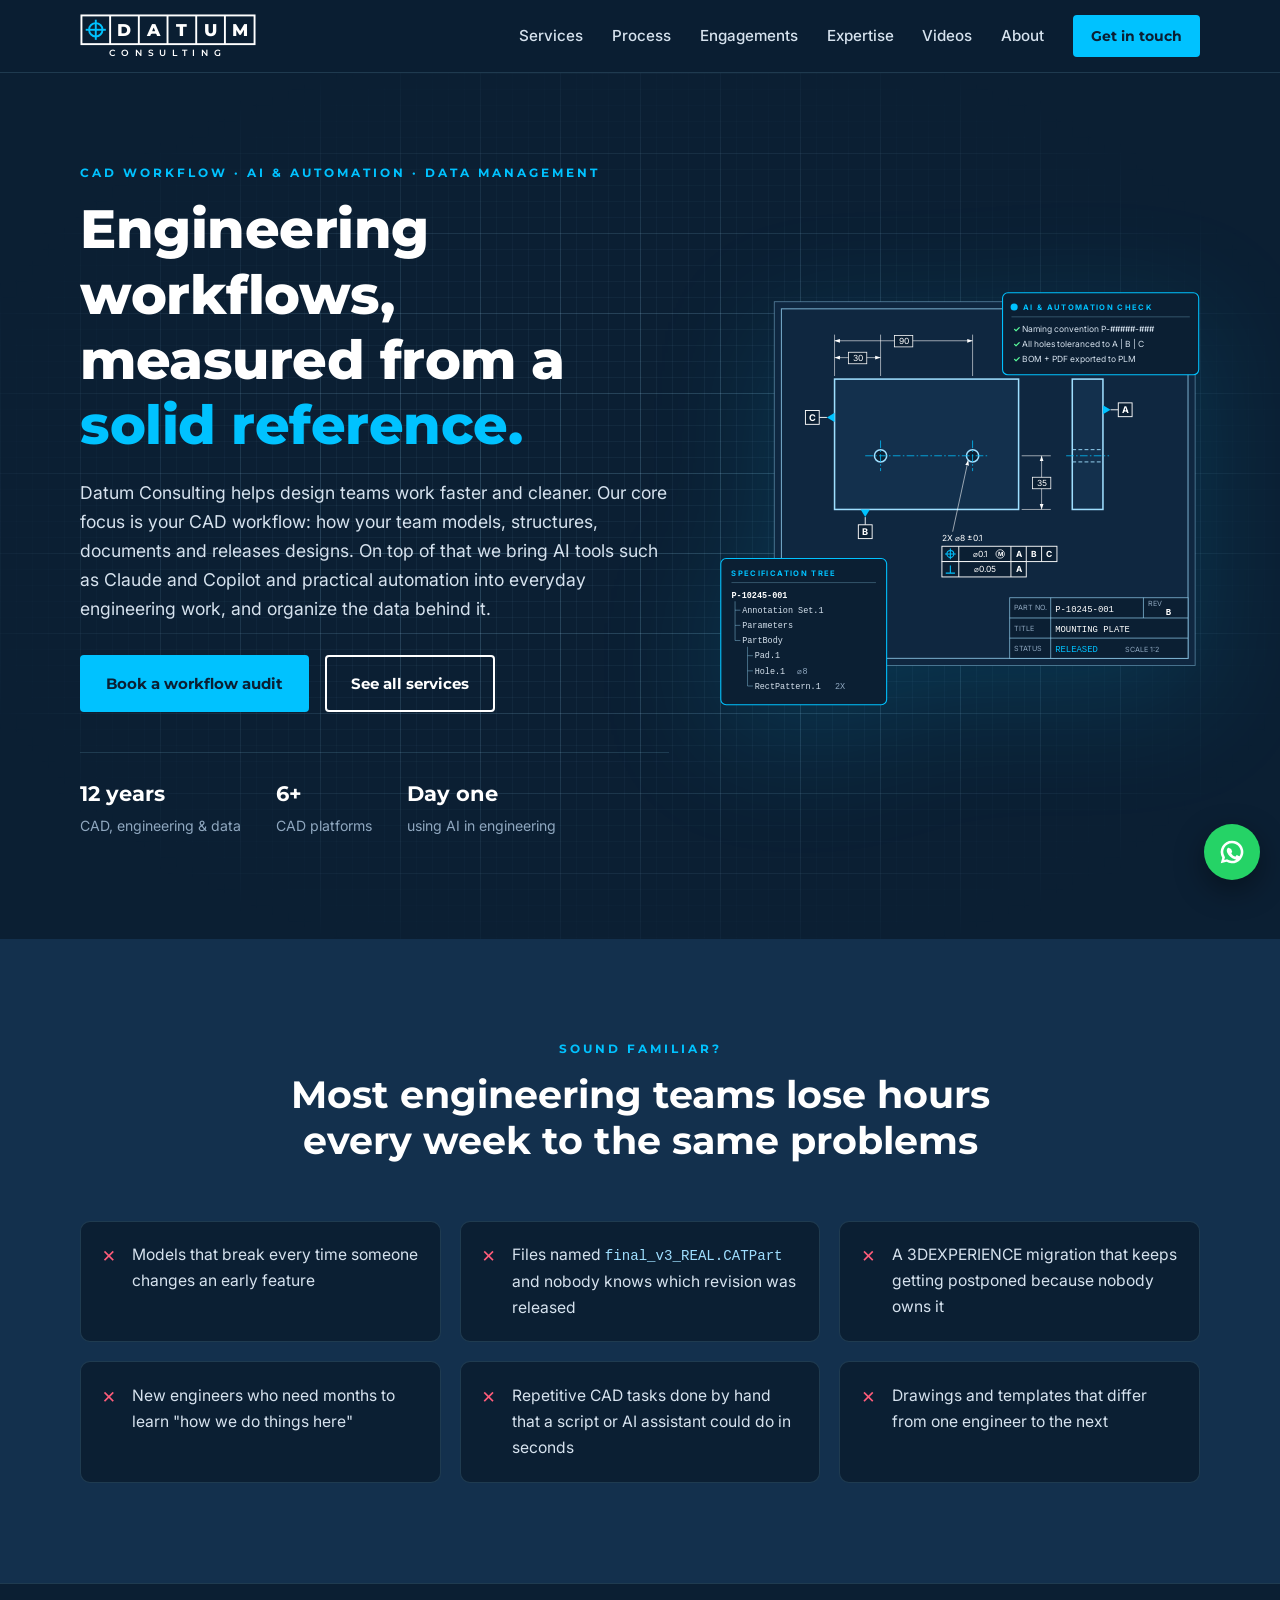
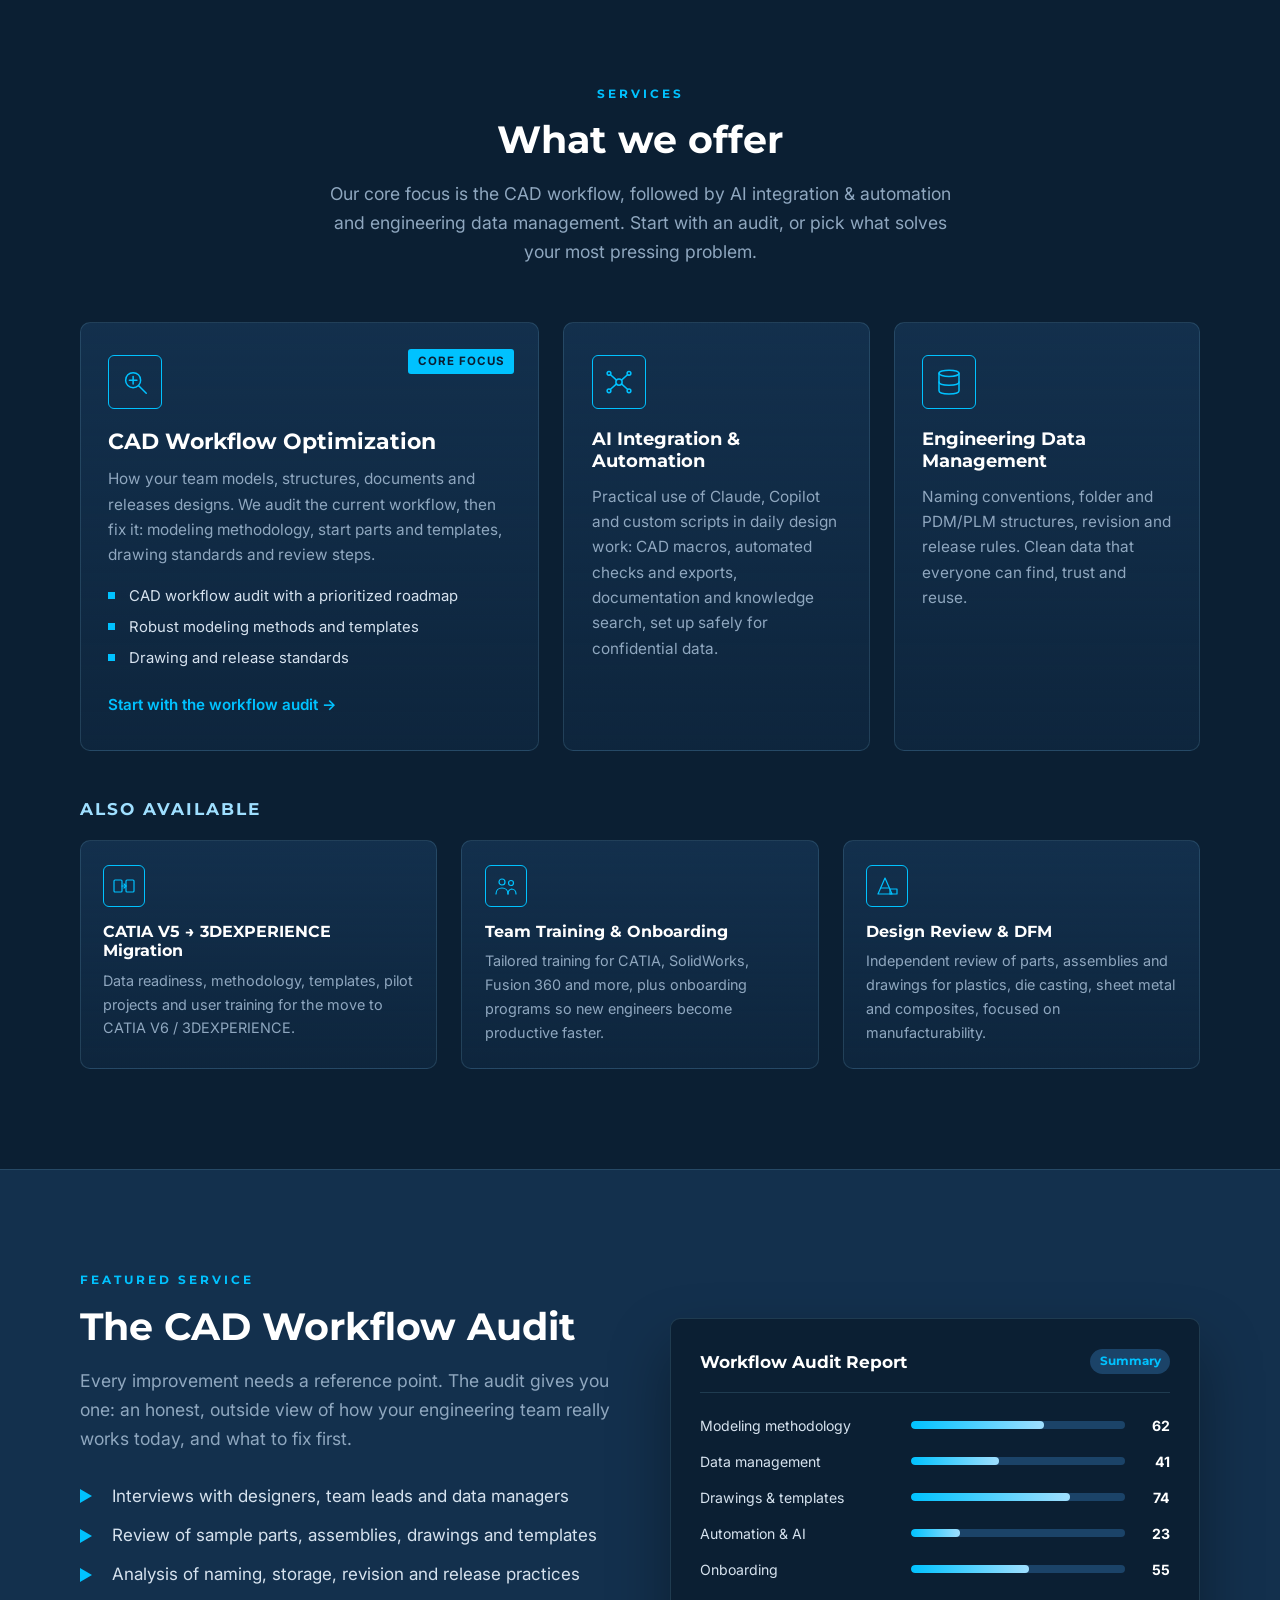
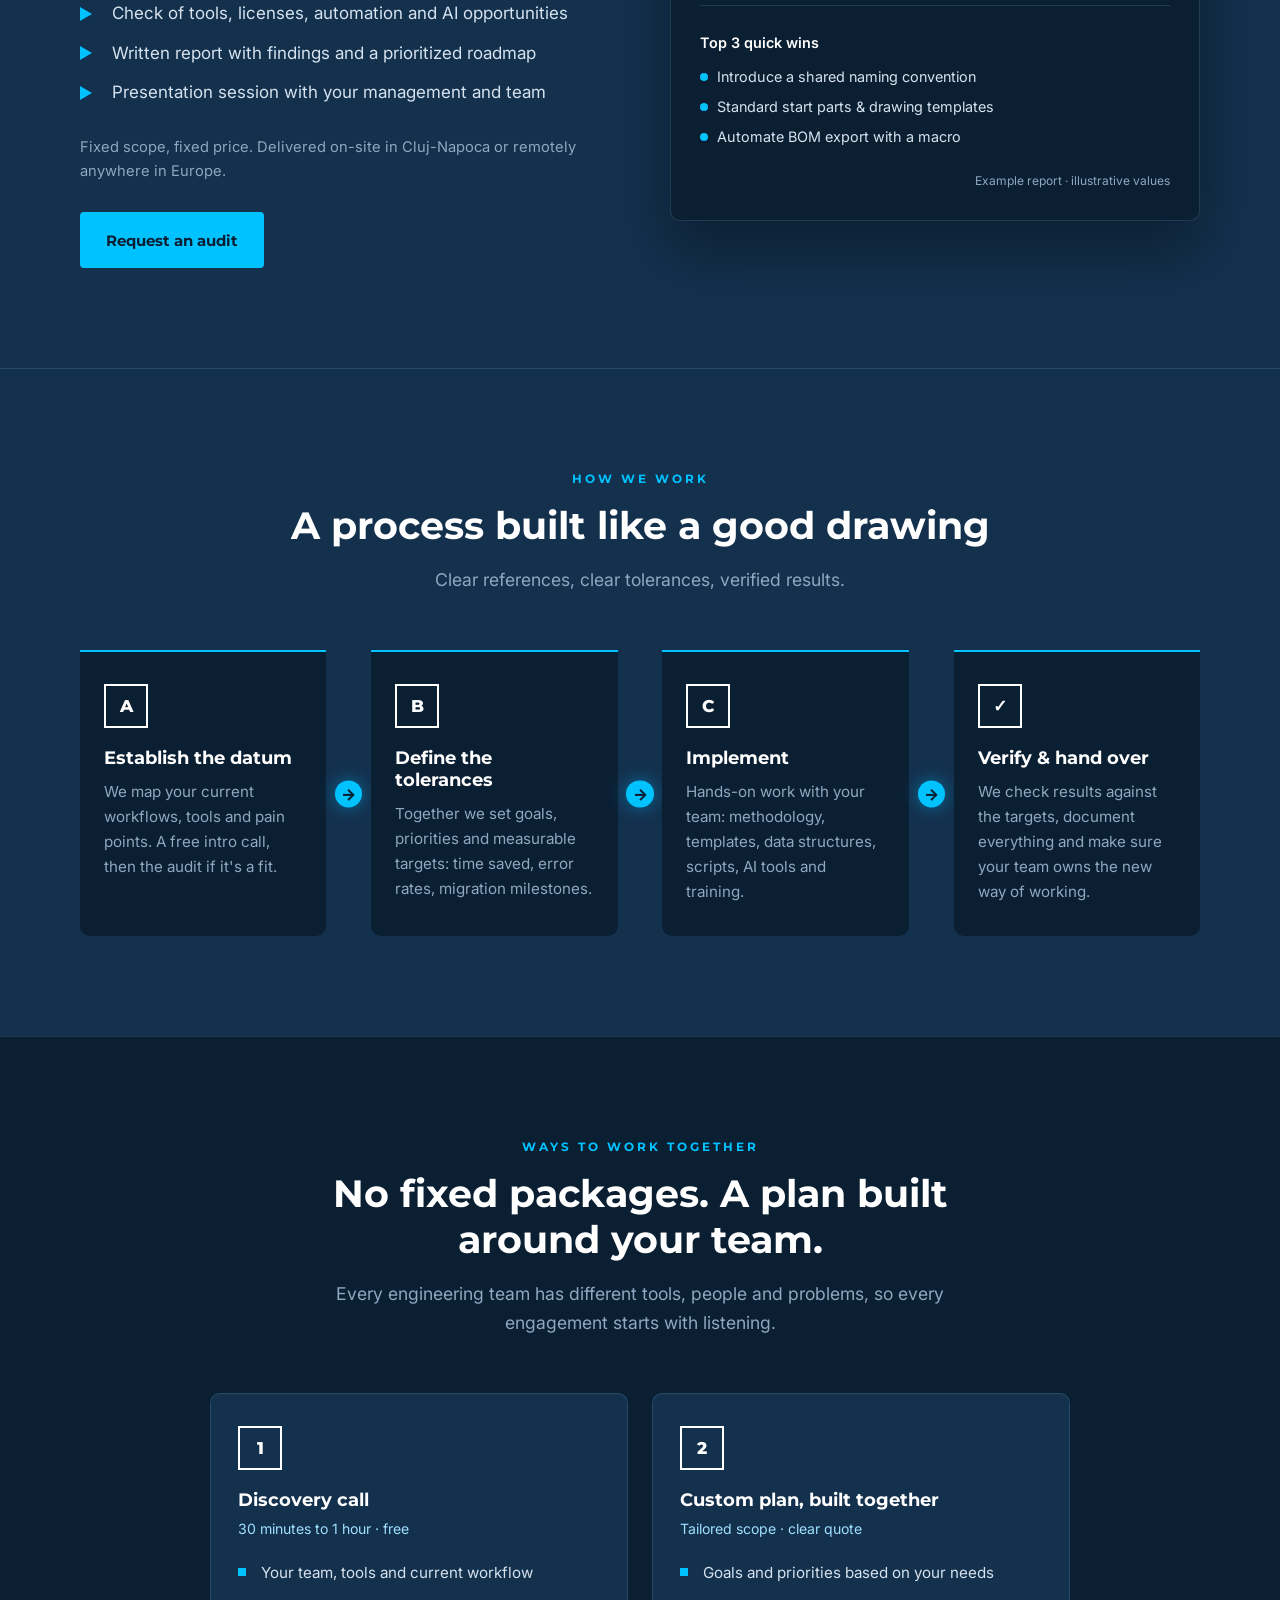
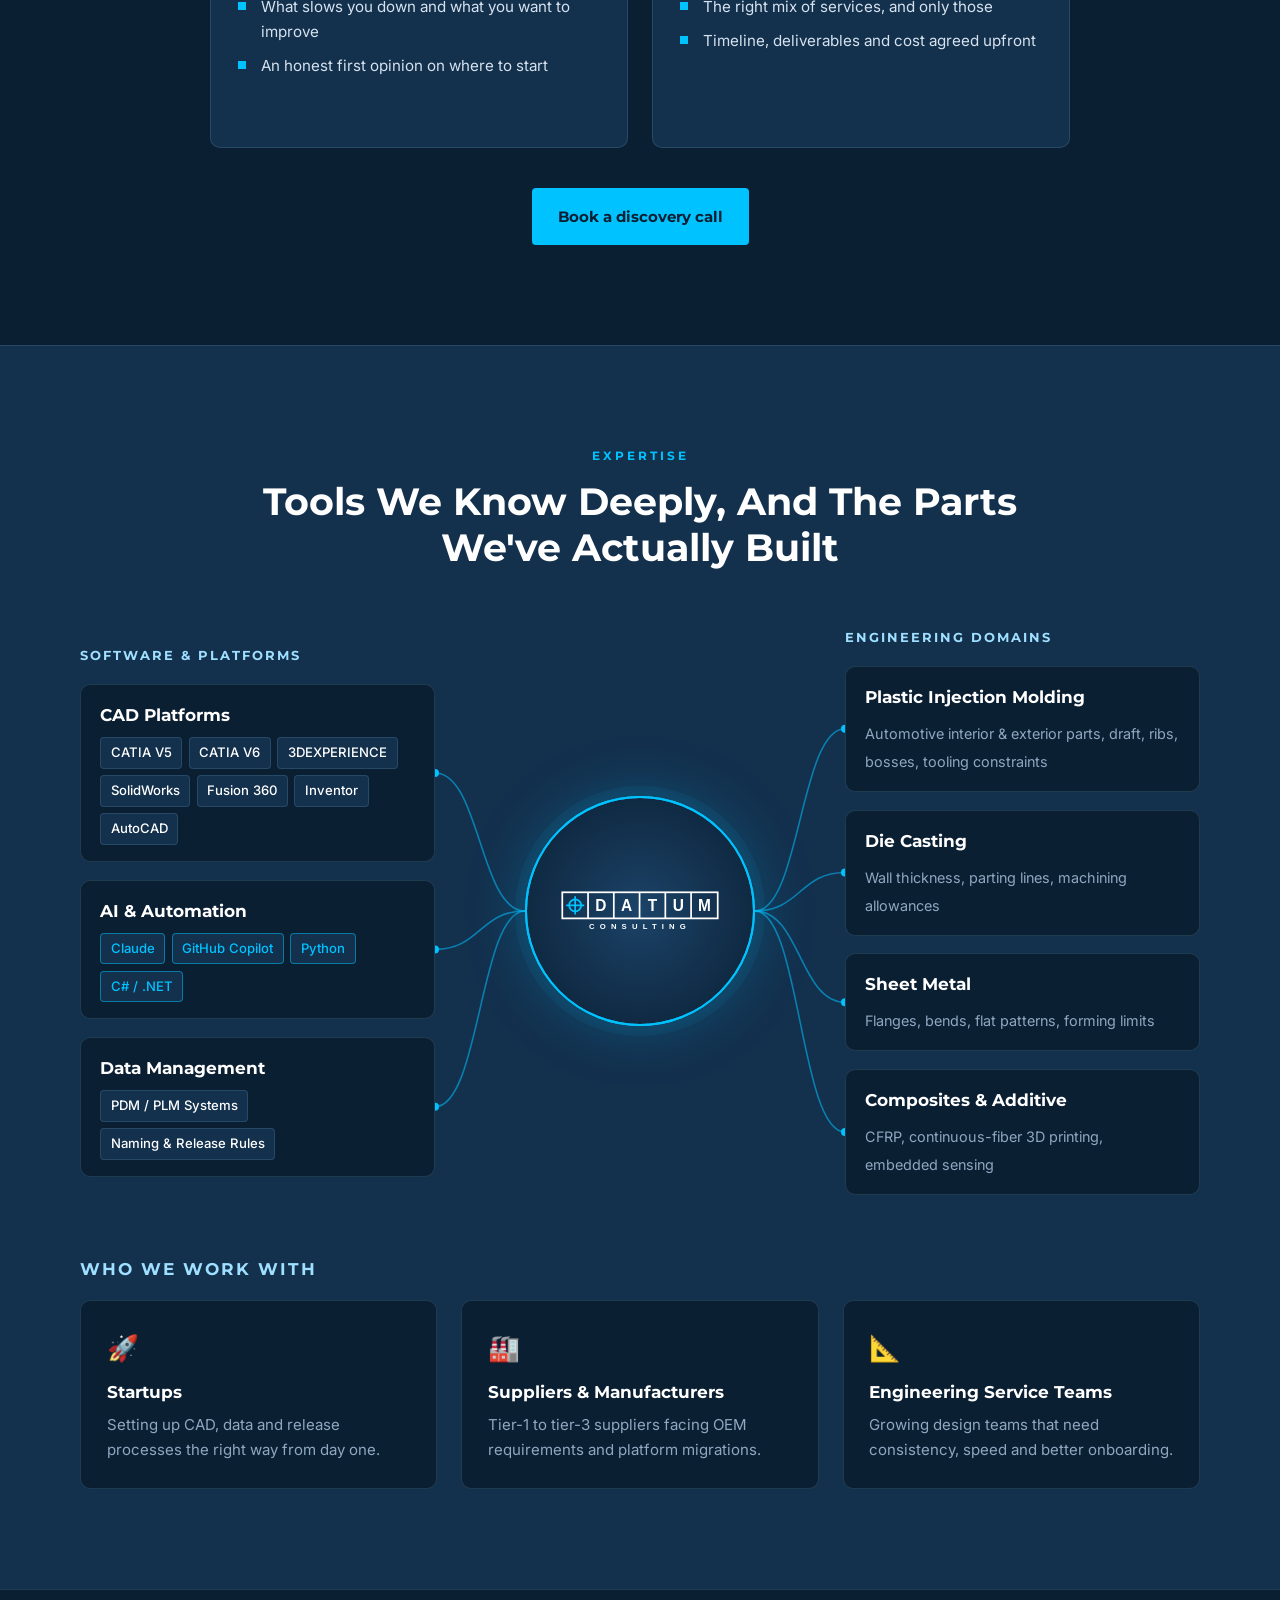
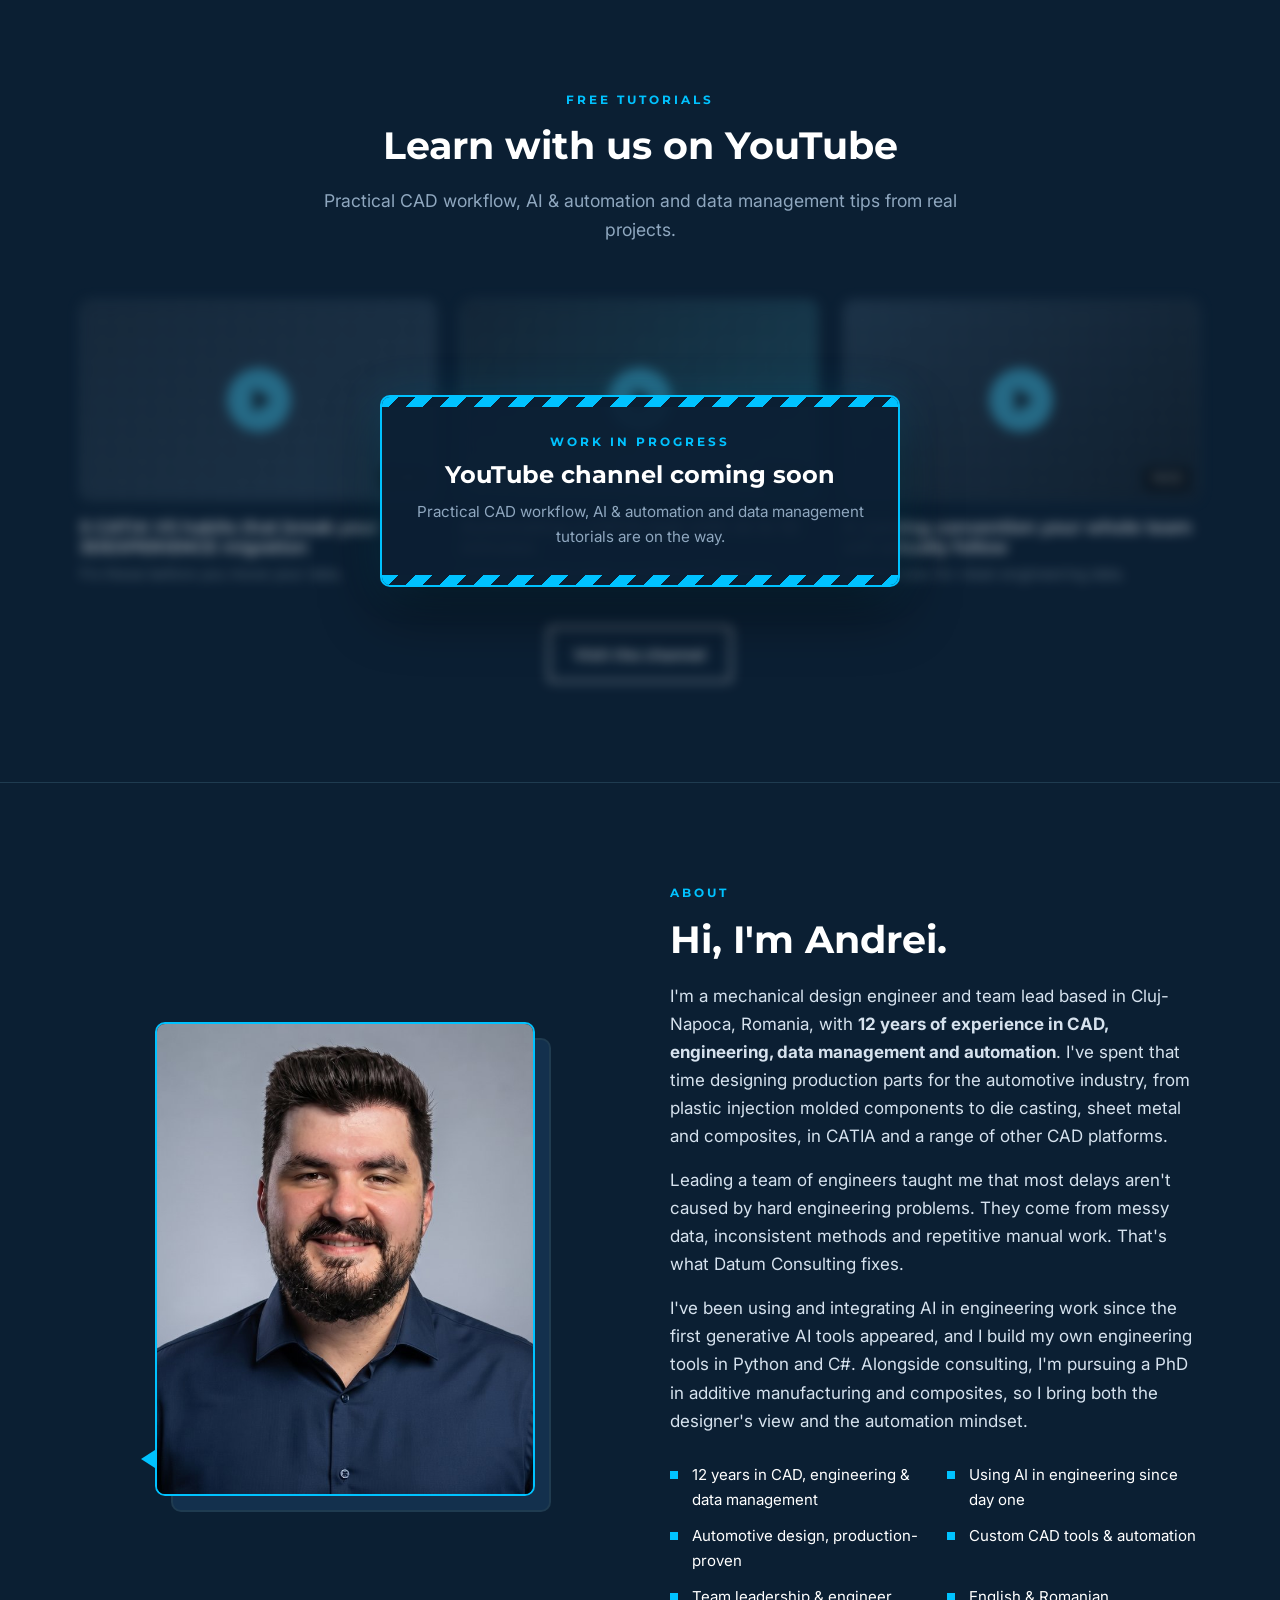
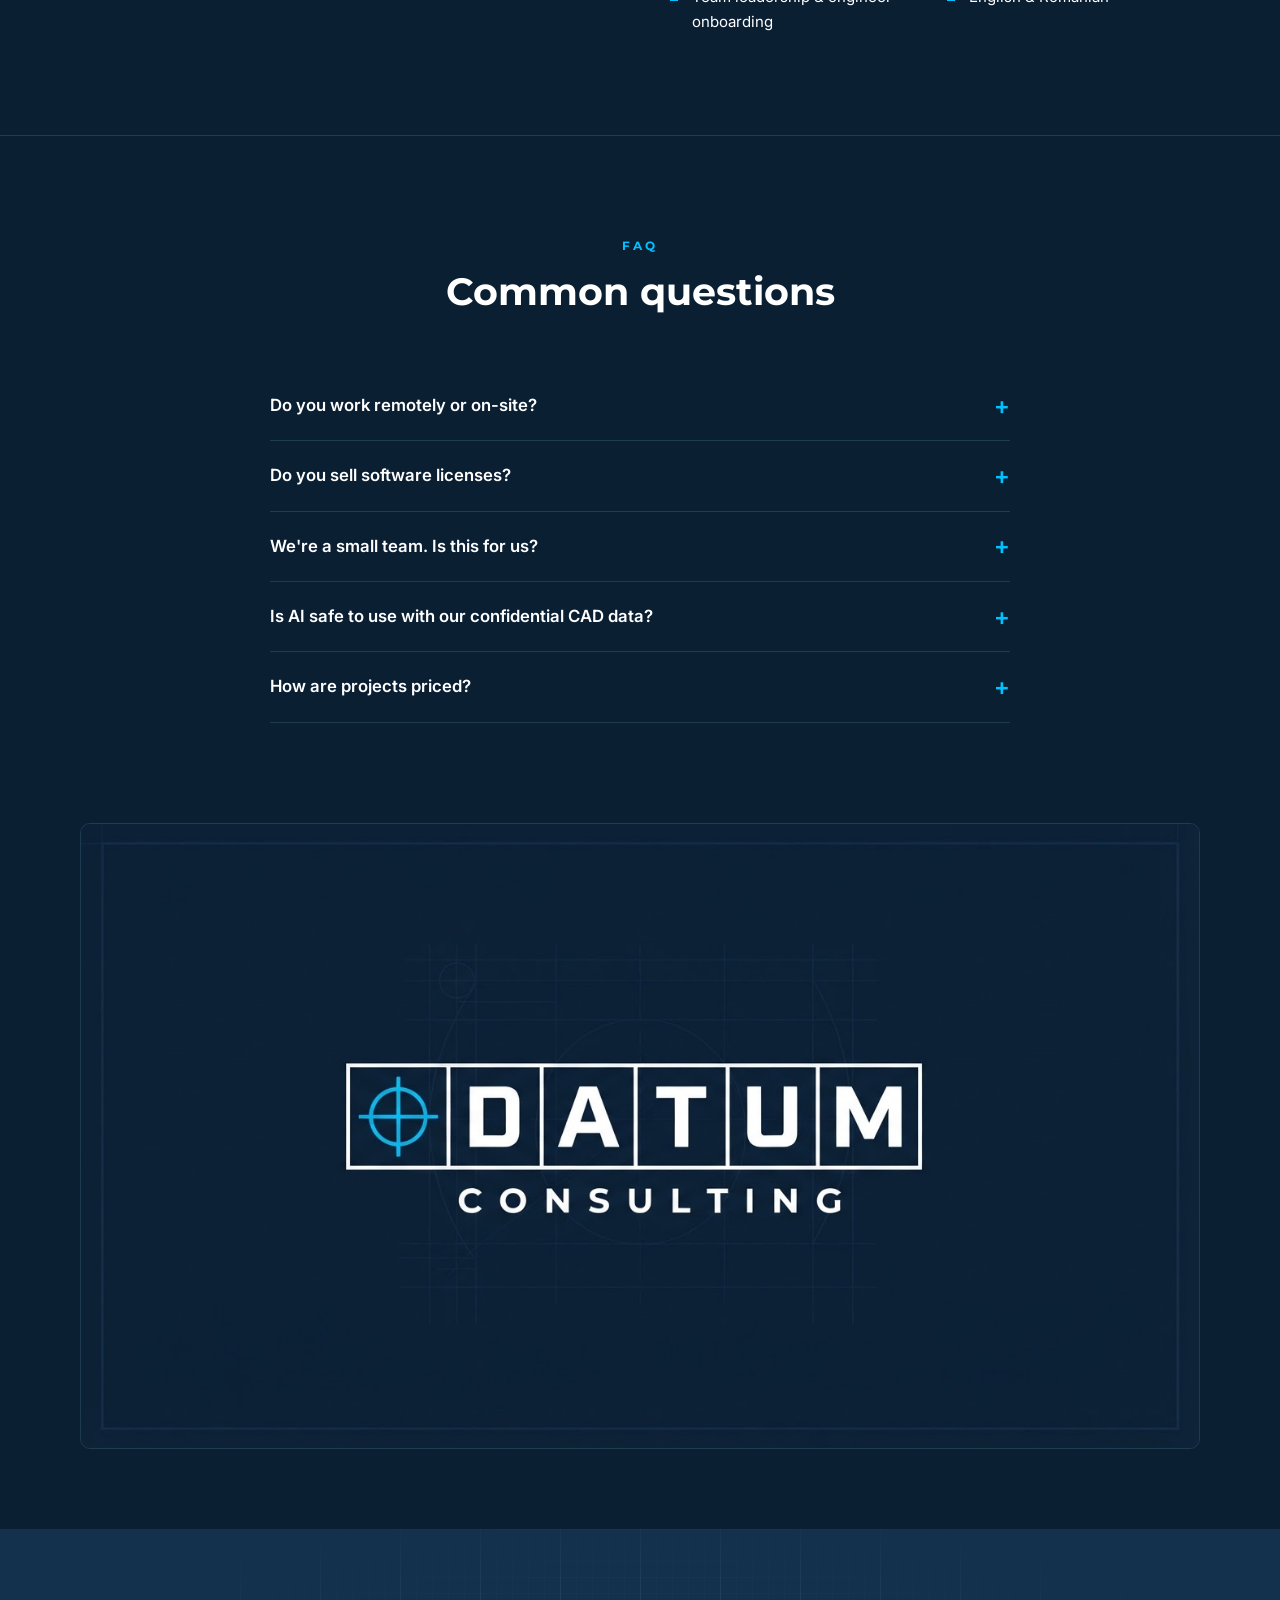
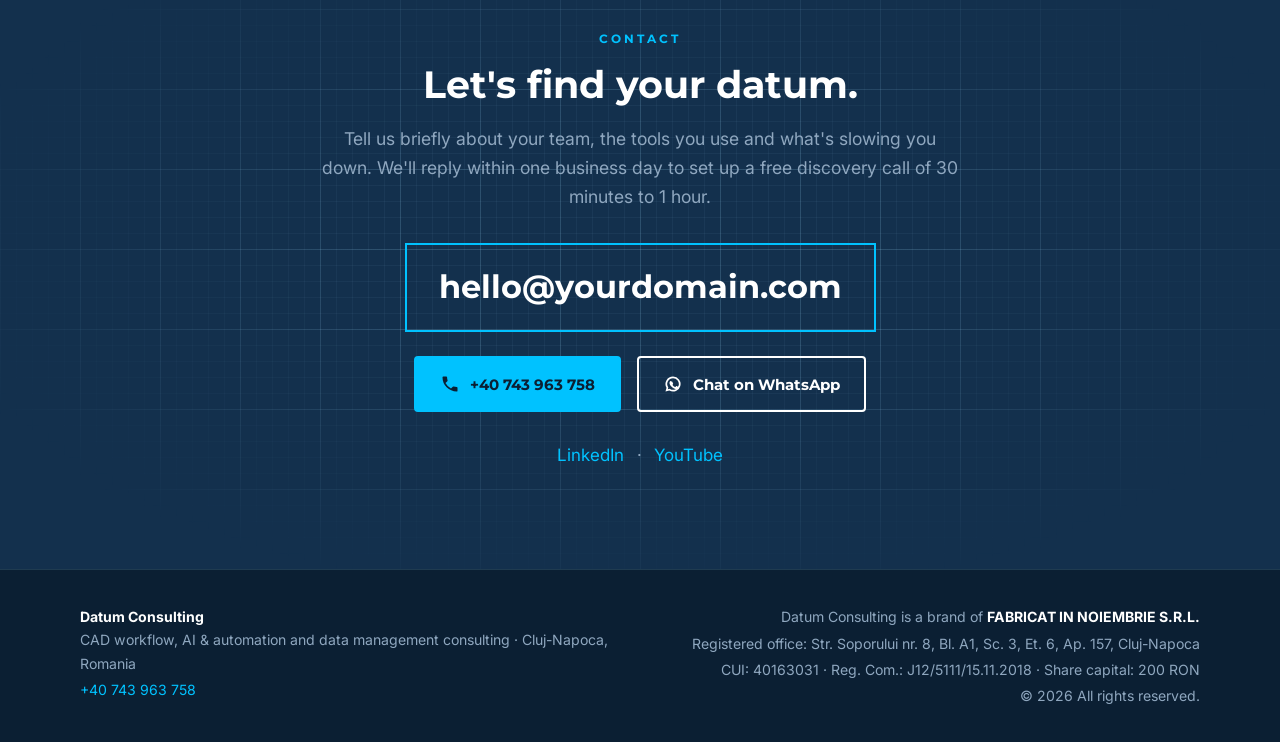
==== commit d1075f4d: "Add company legal details, phone and WhatsApp contact Footer (legal info replaces the placeholders):" ====
--- a/index.html
+++ b/index.html
@@ -13,7 +13,7 @@
   <link rel="preconnect" href="https://fonts.googleapis.com">
   <link rel="preconnect" href="https://fonts.gstatic.com" crossorigin>
   <link href="https://fonts.googleapis.com/css2?family=Inter:wght@400;500;600&family=Montserrat:wght@600;700;800&display=swap" rel="stylesheet">
-  <link rel="stylesheet" href="styles.css?v=8">
+  <link rel="stylesheet" href="styles.css?v=9">
 </head>
 <body>
 
@@ -566,6 +566,11 @@
         <h2>Let's find your datum.</h2>
         <p class="section-lead">Tell us briefly about your team, the tools you use and what's slowing you down. We'll reply within one business day to set up a free discovery call of 30 minutes to 1 hour.</p>
         <a class="email" href="mailto:hello@yourdomain.com">hello@yourdomain.com</a>
+        <!-- phone + WhatsApp quick contact -->
+        <div class="contact-actions">
+          <a class="btn contact-btn" href="tel:+40743963758"><svg viewBox="0 0 24 24" aria-hidden="true"><path d="M6.6 10.8a15.1 15.1 0 0 0 6.6 6.6l2.2-2.2a1 1 0 0 1 1-.25 11.4 11.4 0 0 0 3.6.57 1 1 0 0 1 1 1V20a1 1 0 0 1-1 1A17 17 0 0 1 3 4a1 1 0 0 1 1-1h3.5a1 1 0 0 1 1 1c0 1.25.2 2.45.57 3.6a1 1 0 0 1-.25 1z"/></svg><span>+40 743 963 758</span></a>
+          <a class="btn btn-ghost contact-btn" href="https://wa.me/40743963758?text=Hello%20Andrei%2C%20I%27d%20like%20to%20book%20a%20discovery%20call." target="_blank" rel="noopener"><svg viewBox="0 0 24 24" aria-hidden="true"><path d="M12 3a9 9 0 0 0-7.8 13.5L3 21l4.6-1.2A9 9 0 1 0 12 3zm0 2a7 7 0 1 1-3.6 13l-.3-.2-2.3.6.6-2.2-.2-.4A7 7 0 0 1 12 5zm-2.6 3.5c-.2 0-.5 0-.7.3-.3.3-.9.9-.9 2.1s.9 2.4 1 2.6c.1.2 1.8 2.8 4.4 3.8 2.2.9 2.6.7 3.1.7.5-.1 1.5-.6 1.7-1.2.2-.6.2-1.1.2-1.2l-.4-.3-1.6-.8c-.2-.1-.4-.1-.6.1l-.7.9c-.1.2-.3.2-.5.1a5.7 5.7 0 0 1-2.9-2.5c-.2-.4.2-.4.6-1.2.1-.2 0-.3 0-.4l-.7-1.7c-.2-.5-.4-.4-.6-.4z"/></svg><span>Chat on WhatsApp</span></a>
+        </div>
         <div class="socials">
           <a href="https://www.linkedin.com/in/YOUR-PROFILE" target="_blank" rel="noopener">LinkedIn</a>
           <span>·</span>
@@ -580,15 +585,20 @@
     <div class="container footer-inner">
       <div>
         <b>Datum Consulting</b>
-        <p>CAD workflow, PLM &amp; AI engineering consulting · Cluj-Napoca, Romania</p>
+        <p>CAD workflow, AI &amp; automation and data management consulting · <span style="white-space:nowrap">Cluj-Napoca</span>, Romania</p>
+        <p><a href="tel:+40743963758">+40 743 963 758</a></p>
       </div>
       <div class="legal">
-        <p>Datum Consulting is a brand of <b>[COMPANY NAME] SRL</b></p>
-        <p>CUI: [RO00000000] · Reg. Com.: [J12/0000/2020]</p>
+        <p>Datum Consulting is a brand of <b>FABRICAT IN NOIEMBRIE S.R.L.</b></p>
+        <p>Registered office: Str. Soporului nr. 8, Bl. A1, Sc. 3, Et. 6, Ap. 157, <span style="white-space:nowrap">Cluj-Napoca</span></p>
+        <p>CUI: 40163031 · Reg. Com.: J12/5111/15.11.2018 · Share capital: 200 RON</p>
         <p>© <span id="year"></span> All rights reserved.</p>
       </div>
     </div>
   </footer>
+
+  <!-- floating WhatsApp shortcut -->
+  <a class="wa-float" href="https://wa.me/40743963758?text=Hello%20Andrei%2C%20I%27d%20like%20to%20book%20a%20discovery%20call." target="_blank" rel="noopener" aria-label="Chat on WhatsApp"><svg viewBox="0 0 24 24" aria-hidden="true"><path d="M12 3a9 9 0 0 0-7.8 13.5L3 21l4.6-1.2A9 9 0 1 0 12 3zm0 2a7 7 0 1 1-3.6 13l-.3-.2-2.3.6.6-2.2-.2-.4A7 7 0 0 1 12 5zm-2.6 3.5c-.2 0-.5 0-.7.3-.3.3-.9.9-.9 2.1s.9 2.4 1 2.6c.1.2 1.8 2.8 4.4 3.8 2.2.9 2.6.7 3.1.7.5-.1 1.5-.6 1.7-1.2.2-.6.2-1.1.2-1.2l-.4-.3-1.6-.8c-.2-.1-.4-.1-.6.1l-.7.9c-.1.2-.3.2-.5.1a5.7 5.7 0 0 1-2.9-2.5c-.2-.4.2-.4.6-1.2.1-.2 0-.3 0-.4l-.7-1.7c-.2-.5-.4-.4-.6-.4z"/></svg></a>
 
   <script src="script.js?v=3"></script>
 </body>
--- a/styles.css
+++ b/styles.css
@@ -284,11 +284,19 @@
   word-break: break-all;
 }
 .email:hover { background: var(--cyan); color: var(--navy); }
+/* phone + WhatsApp buttons */
+.contact-actions { display: flex; flex-wrap: wrap; gap: 1rem; justify-content: center; margin-top: 1.5rem; }
+.contact-btn { display: inline-flex; align-items: center; gap: .6rem; }
+.contact-btn svg { width: 20px; height: 20px; fill: currentColor; }
+/* floating WhatsApp shortcut (bottom-right) */
+.wa-float { position: fixed; right: 20px; bottom: 20px; z-index: 60; width: 56px; height: 56px; border-radius: 50%; display: grid; place-items: center; background: #25D366; color: #fff; box-shadow: 0 10px 30px rgba(0,0,0,.4); transition: transform .2s; }
+.wa-float:hover { transform: scale(1.08); }
+.wa-float svg { width: 30px; height: 30px; fill: currentColor; }
 .socials { margin-top: 1.8rem; display: flex; gap: .8rem; justify-content: center; color: var(--muted); }
 
 /* footer */
 .site-footer { border-top: 1px solid var(--line); padding: 2.2rem 0; font-size: .88rem; color: var(--muted); }
-.footer-inner { display: flex; justify-content: space-between; gap: 2rem; flex-wrap: wrap; }
+.footer-inner { display: grid; grid-template-columns: 1fr 1fr; gap: 2rem; }
 .site-footer b { color: var(--white); }
 .legal { text-align: right; }
 .legal p + p, .site-footer p + p { margin-top: .2rem; }
@@ -361,7 +369,8 @@
   .brand-banner { padding-bottom: 50px; }
   .hero-facts { gap: 1.4rem; }
   .score-row { grid-template-columns: 1fr 1fr 28px; font-size: .8rem; }
-  .footer-inner { flex-direction: column; }
+  .footer-inner { grid-template-columns: 1fr; }
+  .site-footer { padding-bottom: 90px; } /* room for the floating WhatsApp button */
   .legal { text-align: left; }
   .brand-logo { height: 38px; }
 }
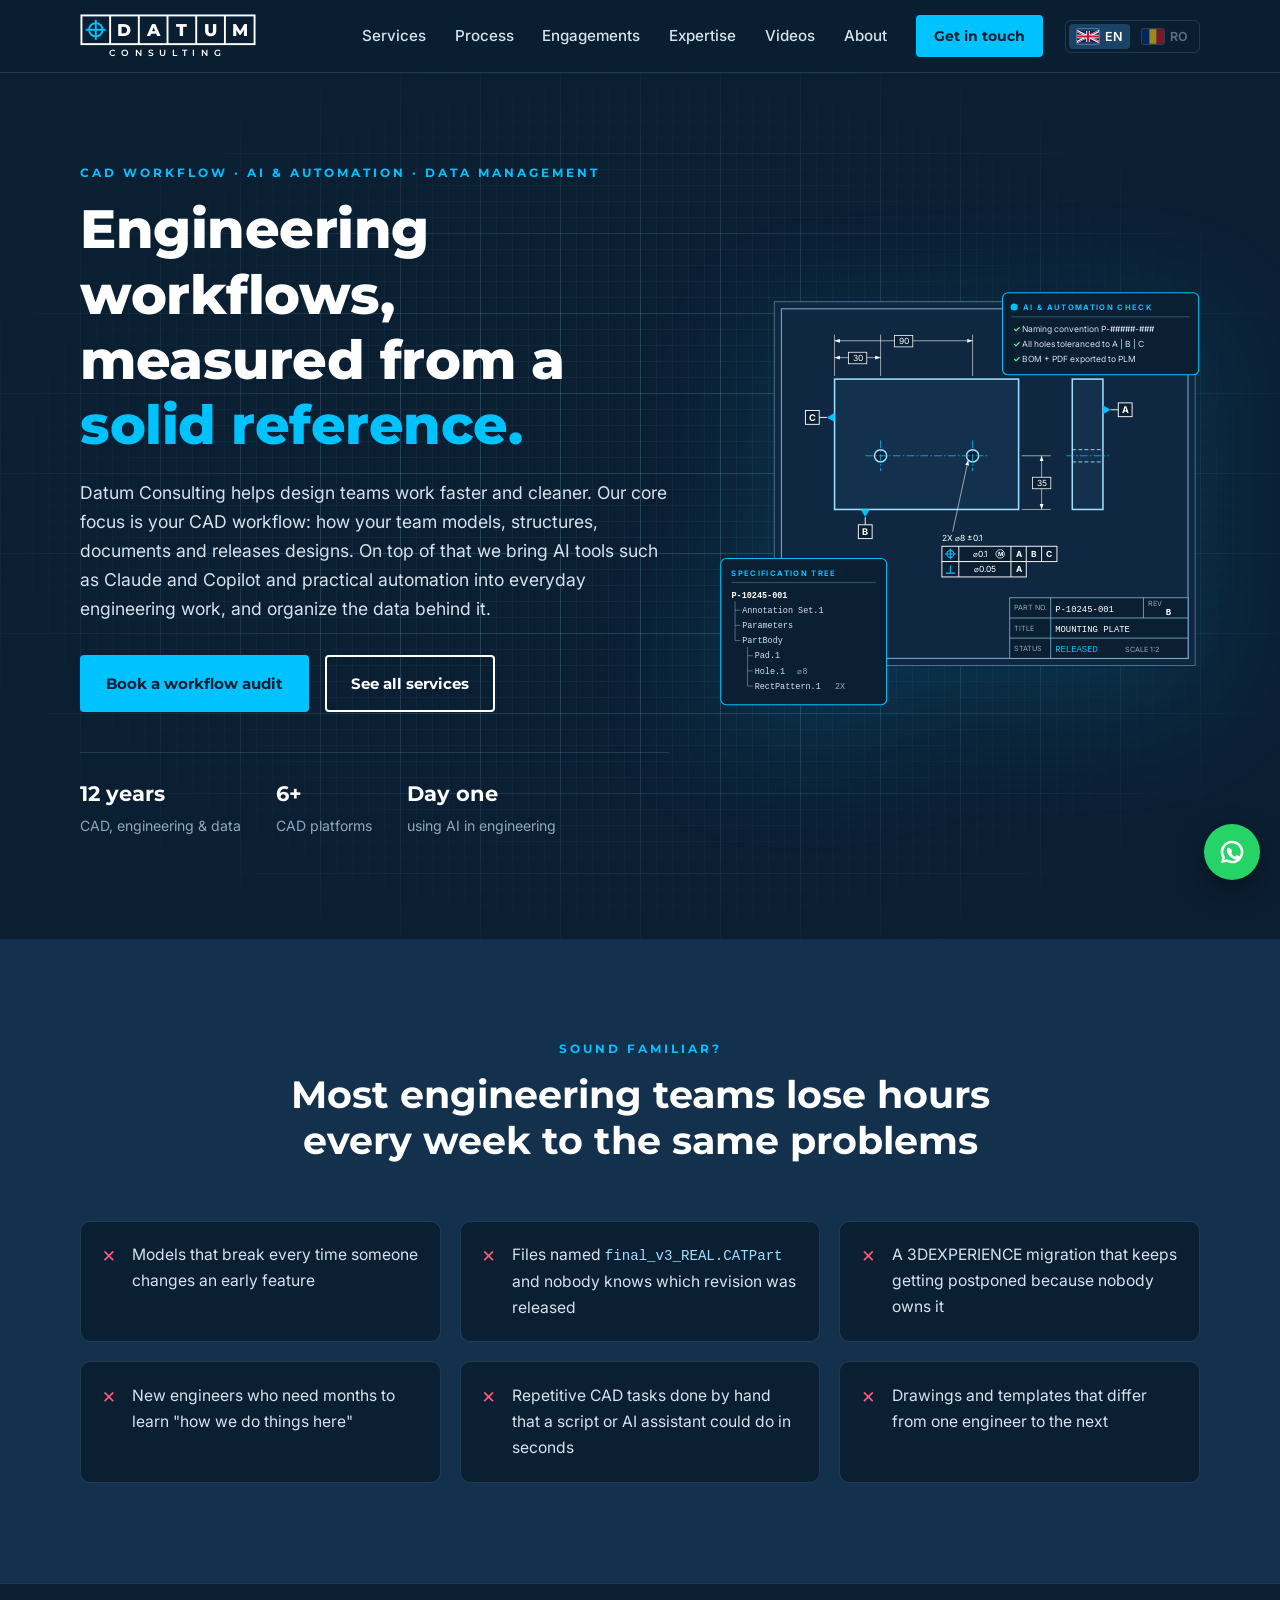
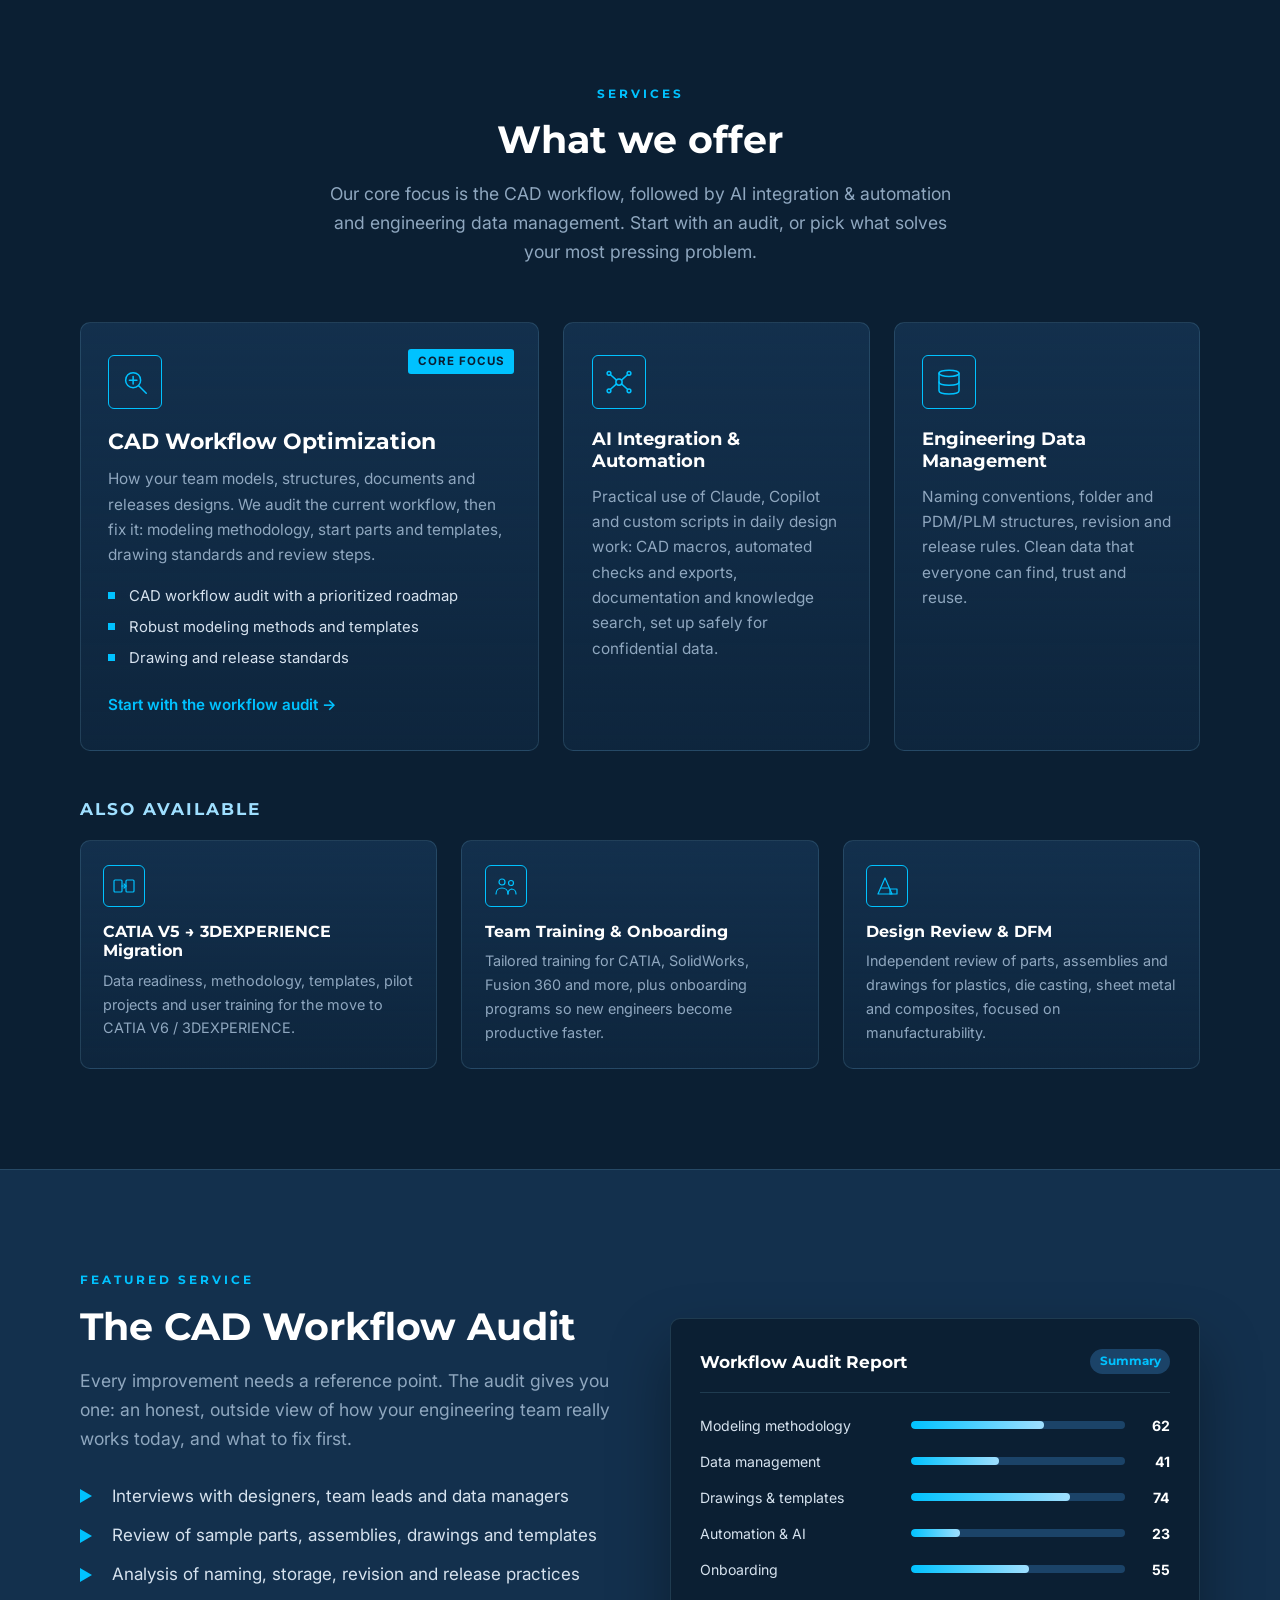
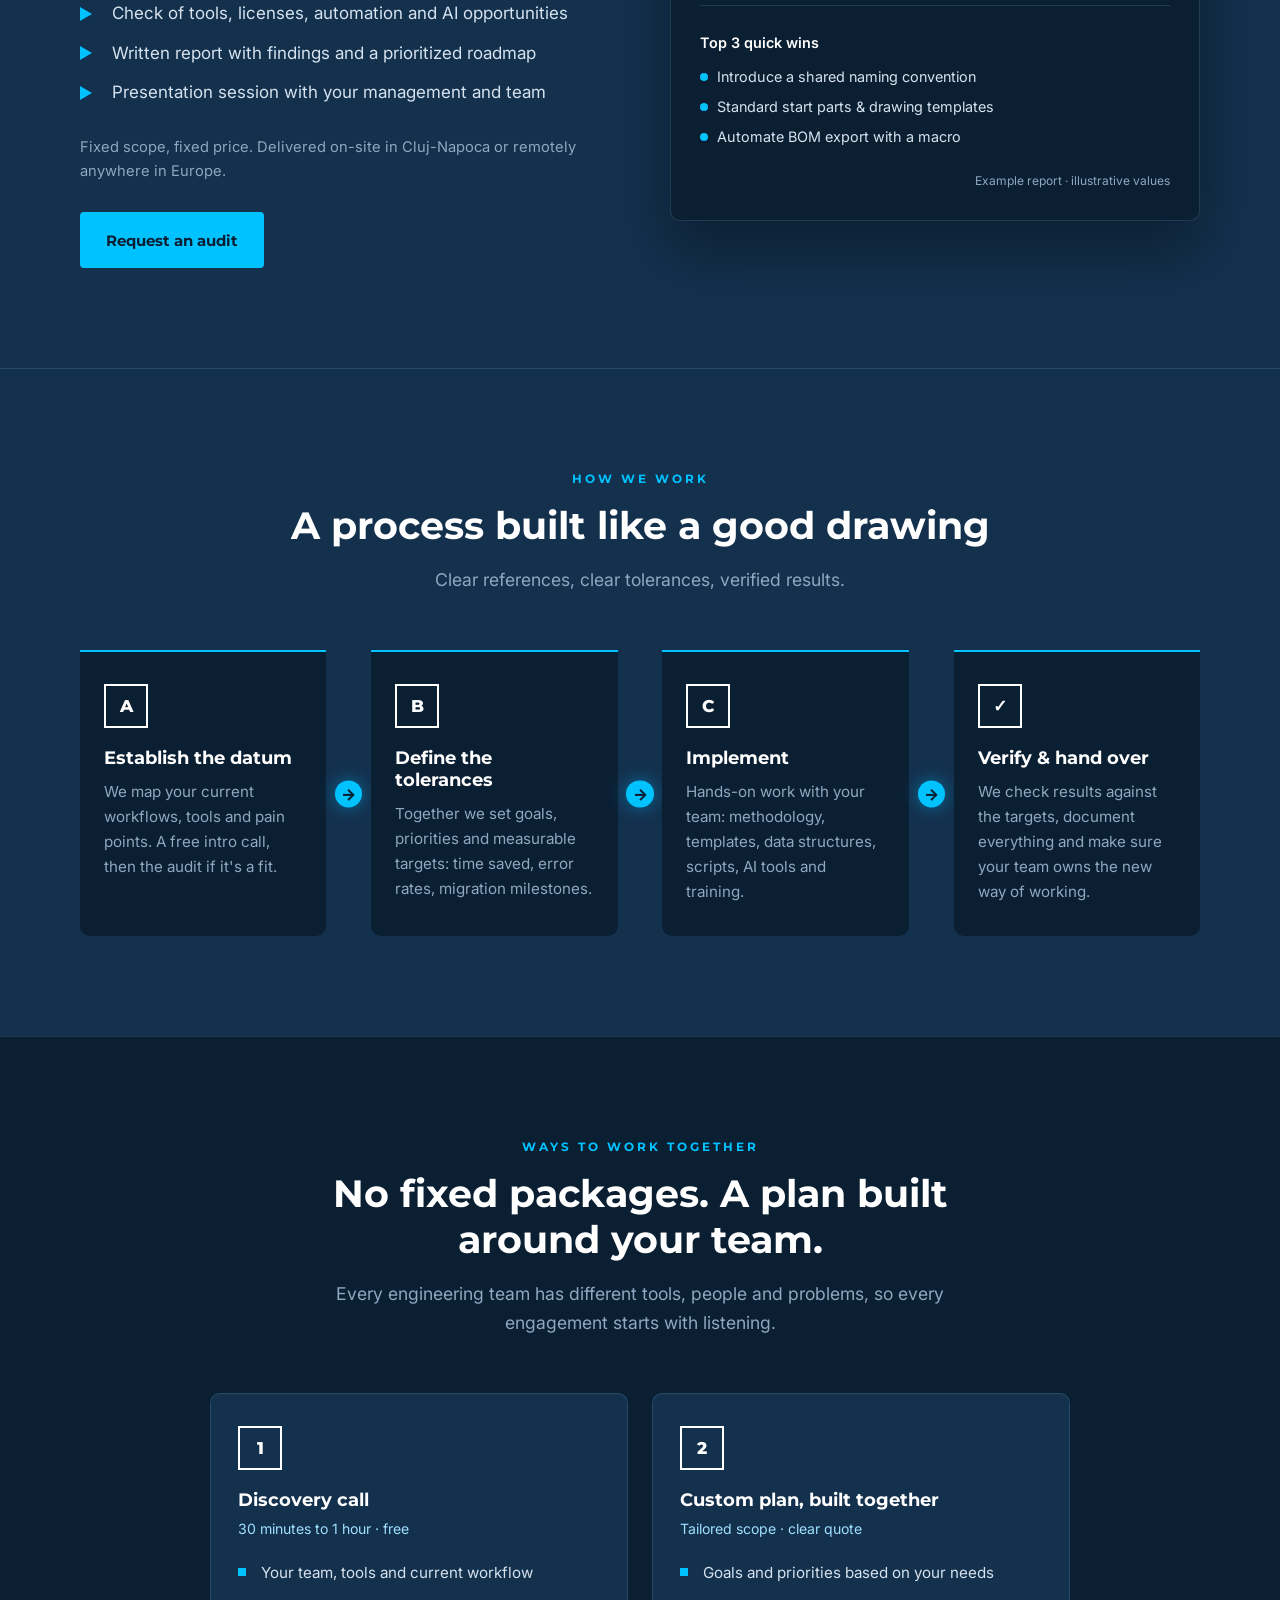
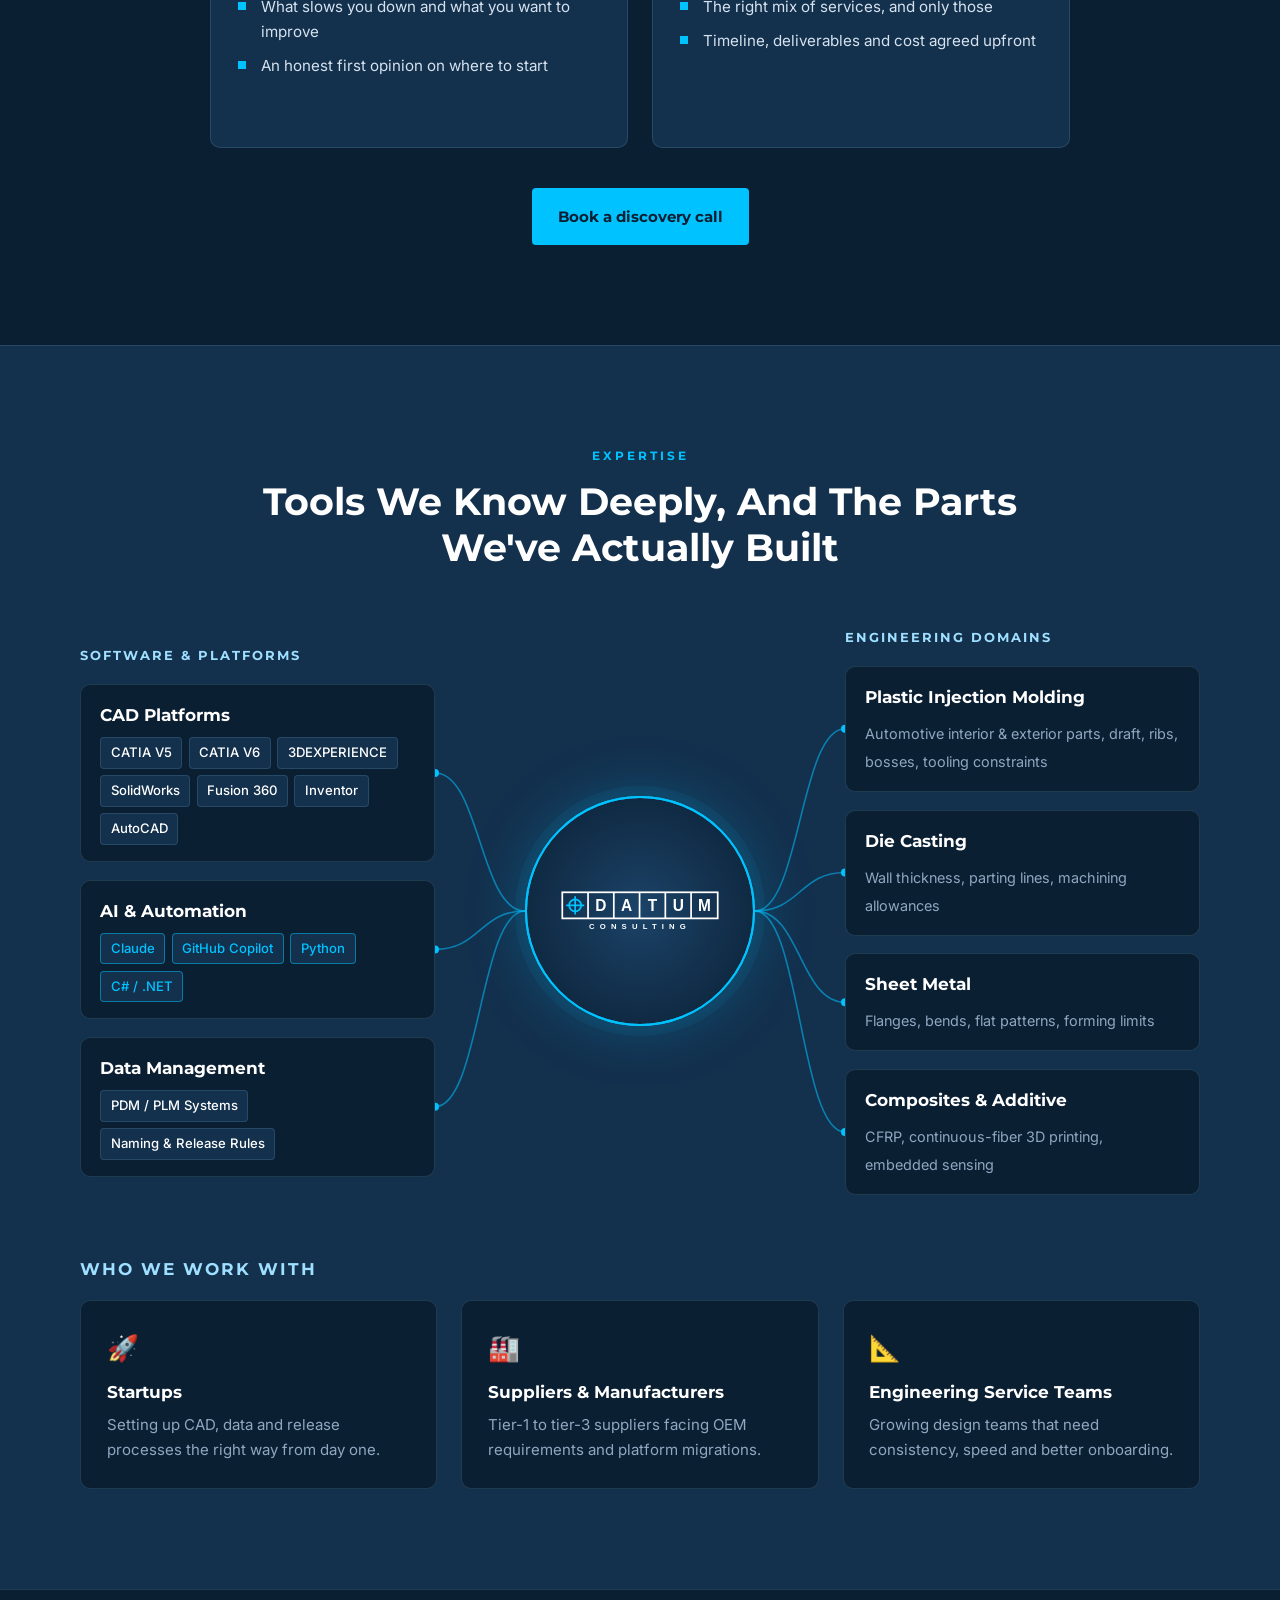
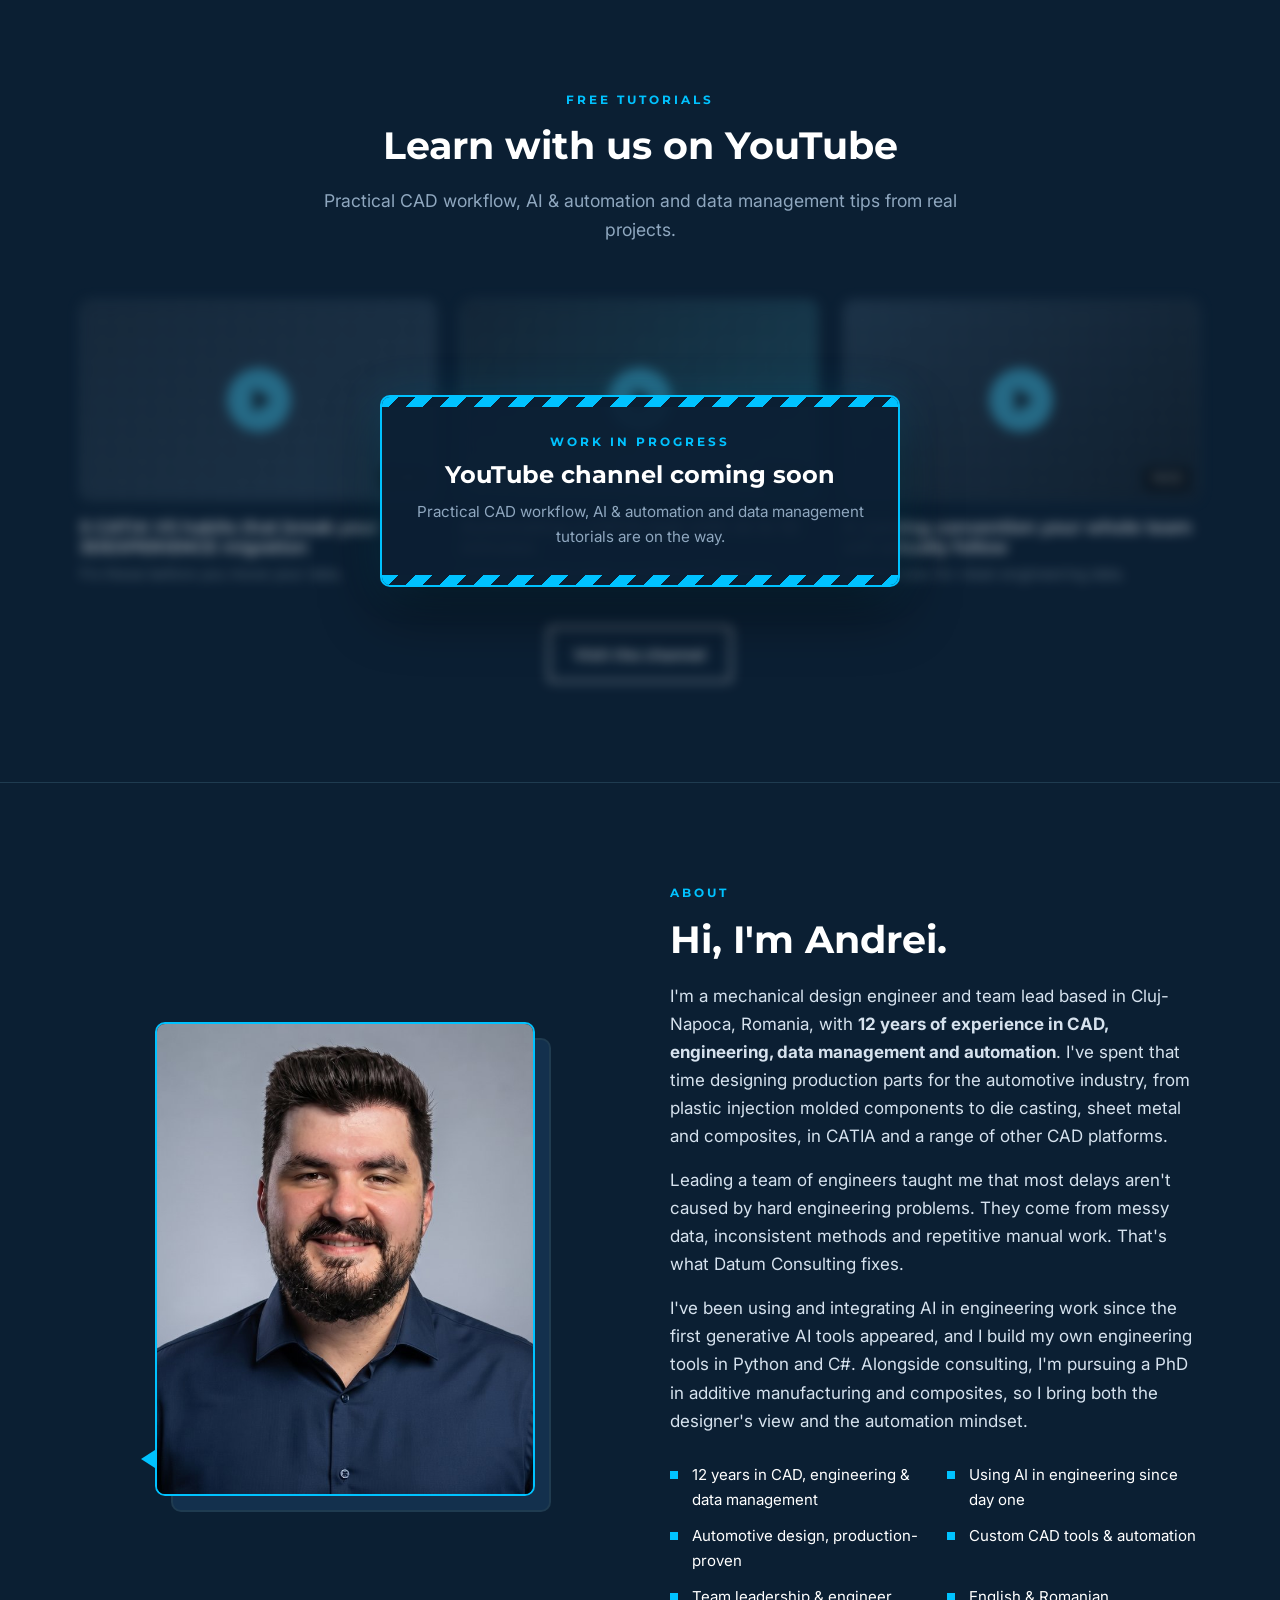
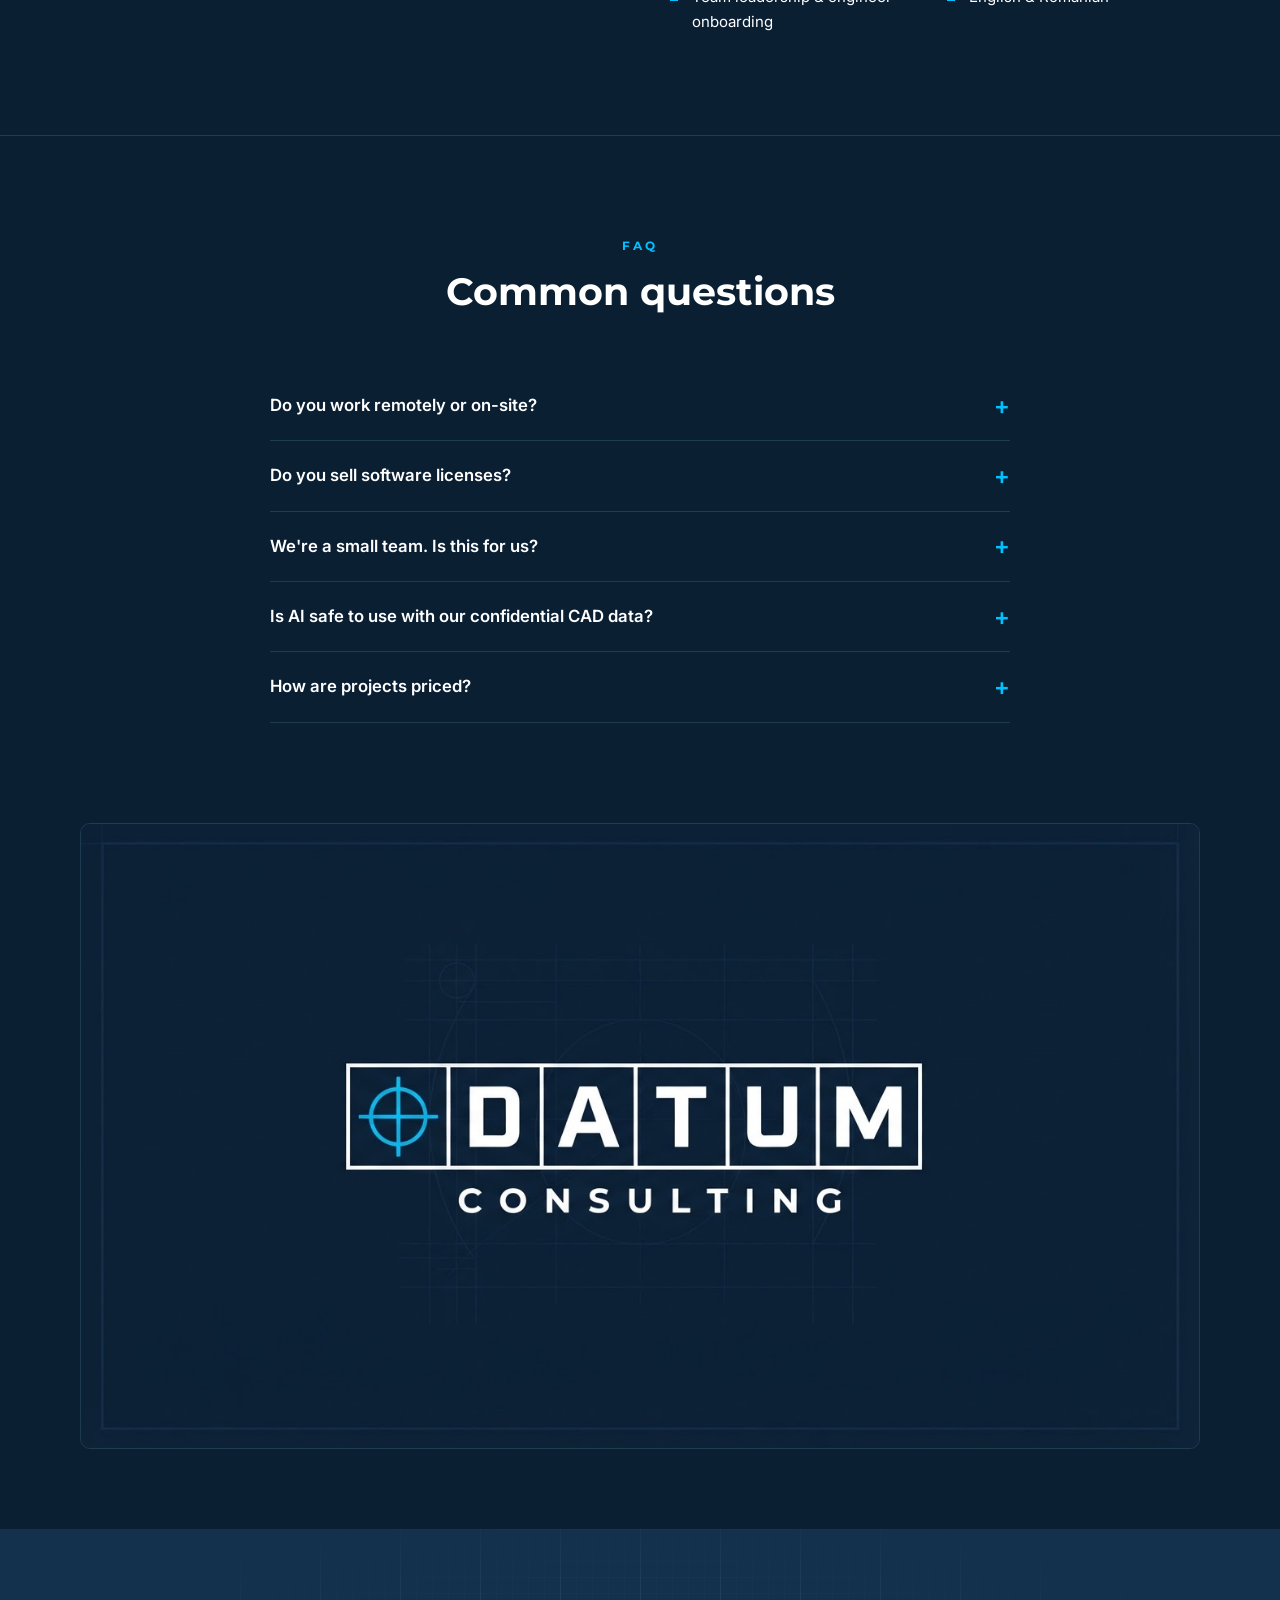
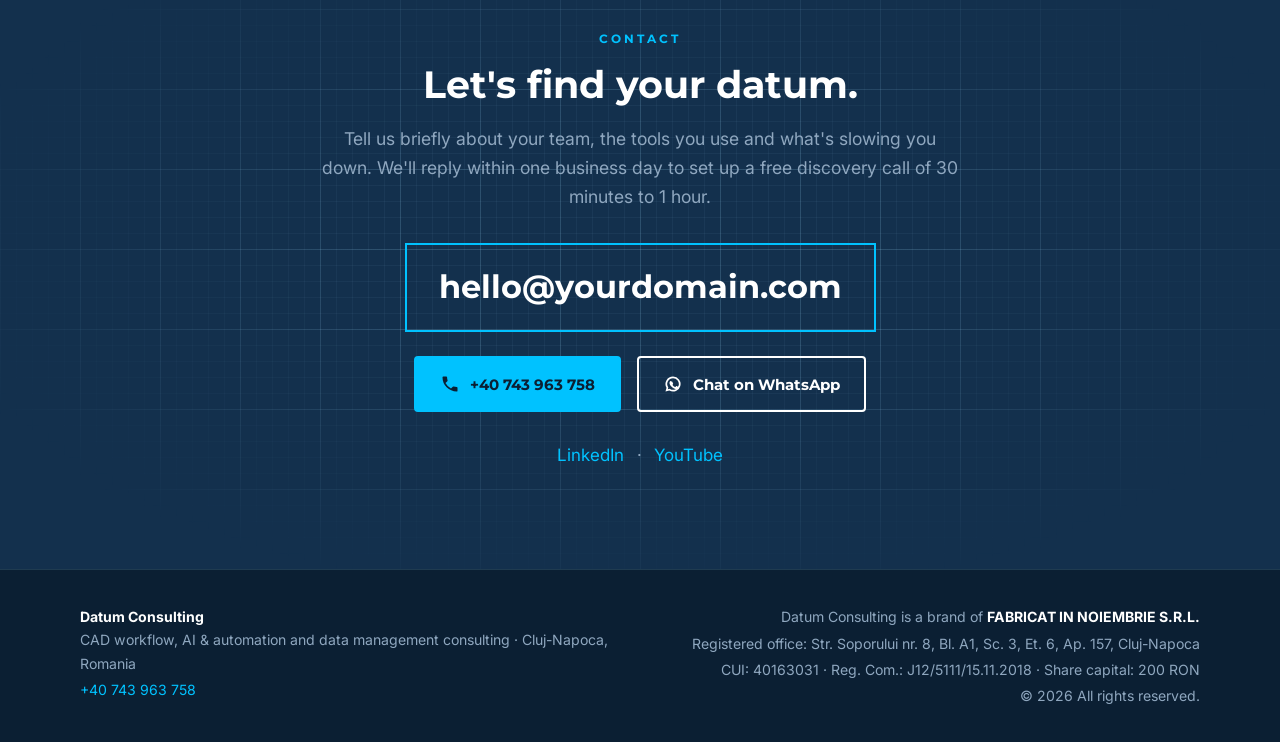
==== commit 9d37ecfa: "Add English / Romanian language switch with auto-detection How it works: - English stays in index.ht" ====
--- a/index.html
+++ b/index.html
@@ -13,7 +13,7 @@
   <link rel="preconnect" href="https://fonts.googleapis.com">
   <link rel="preconnect" href="https://fonts.gstatic.com" crossorigin>
   <link href="https://fonts.googleapis.com/css2?family=Inter:wght@400;500;600&family=Montserrat:wght@600;700;800&display=swap" rel="stylesheet">
-  <link rel="stylesheet" href="styles.css?v=9">
+  <link rel="stylesheet" href="styles.css?v=10">
 </head>
 <body>
 
@@ -41,14 +41,19 @@
         <span></span><span></span><span></span>
       </button>
       <nav class="nav-links" aria-label="Main">
-        <a href="#services">Services</a>
-        <a href="#process">Process</a>
-        <a href="#engage">Engagements</a>
-        <a href="#expertise">Expertise</a>
-        <a href="#videos">Videos</a>
-        <a href="#about">About</a>
-        <a href="#contact" class="btn btn-small">Get in touch</a>
+        <a data-i18n="k0" href="#services">Services</a>
+        <a data-i18n="k1" href="#process">Process</a>
+        <a data-i18n="k2" href="#engage">Engagements</a>
+        <a data-i18n="k3" href="#expertise">Expertise</a>
+        <a data-i18n="k4" href="#videos">Videos</a>
+        <a data-i18n="k5" href="#about">About</a>
+        <a data-i18n="k6" href="#contact" class="btn btn-small">Get in touch</a>
       </nav>
+      <!-- language switch (logic in i18n.js) -->
+      <div class="lang-switch" role="group" aria-label="Language / Limba">
+        <button type="button" data-lang="en" aria-pressed="true" title="English"><svg viewBox="0 0 60 30" aria-hidden="true"><clipPath id="uk-t"><path d="M30,15h30v15zv15h-30zh-30v-15zv-15h30z"/></clipPath><path d="M0,0v30h60v-30z" fill="#012169"/><path d="M0,0L60,30M60,0L0,30" stroke="#fff" stroke-width="6"/><path d="M0,0L60,30M60,0L0,30" clip-path="url(#uk-t)" stroke="#C8102E" stroke-width="4"/><path d="M30,0v30M0,15h60" stroke="#fff" stroke-width="10"/><path d="M30,0v30M0,15h60" stroke="#C8102E" stroke-width="6"/></svg><span>EN</span></button>
+        <button type="button" data-lang="ro" aria-pressed="false" title="Română"><svg viewBox="0 0 3 2" aria-hidden="true"><rect width="1" height="2" fill="#002B7F"/><rect x="1" width="1" height="2" fill="#FCD116"/><rect x="2" width="1" height="2" fill="#CE1126"/></svg><span>RO</span></button>
+      </div>
     </div>
   </header>
 
@@ -58,22 +63,22 @@
       <div class="grid-bg" aria-hidden="true"></div>
       <div class="container hero-inner">
         <div class="hero-text reveal">
-          <p class="eyebrow">CAD workflow · AI &amp; automation · Data management</p>
-          <h1>Engineering workflows, measured from a <span class="accent">solid reference.</span></h1>
-          <p class="lead">
+          <p data-i18n="k7" class="eyebrow">CAD workflow · AI &amp; automation · Data management</p>
+          <h1 data-i18n="k8">Engineering workflows, measured from a <span class="accent">solid reference.</span></h1>
+          <p data-i18n="k9" class="lead">
             Datum Consulting helps design teams work faster and cleaner. Our core focus is your CAD
             workflow: how your team models, structures, documents and releases designs. On top of that we
             bring AI tools such as Claude and Copilot and practical automation into everyday engineering
             work, and organize the data behind it.
           </p>
           <div class="hero-cta">
-            <a href="#audit" class="btn">Book a workflow audit</a>
-            <a href="#services" class="btn btn-ghost">See all services</a>
+            <a data-i18n="k10" href="#audit" class="btn">Book a workflow audit</a>
+            <a data-i18n="k11" href="#services" class="btn btn-ghost">See all services</a>
           </div>
           <ul class="hero-facts">
-            <li><strong>12 years</strong><span>CAD, engineering &amp; data</span></li>
-            <li><strong>6+</strong><span>CAD platforms</span></li>
-            <li><strong>Day one</strong><span>using AI in engineering</span></li>
+            <li><strong data-i18n="k12">12 years</strong><span data-i18n="k13">CAD, engineering &amp; data</span></li>
+            <li><strong>6+</strong><span data-i18n="k14">CAD platforms</span></li>
+            <li><strong data-i18n="k15">Day one</strong><span data-i18n="k16">using AI in engineering</span></li>
           </ul>
         </div>
 
@@ -208,16 +213,16 @@
     <section class="section problems">
       <div class="container">
         <div class="section-head reveal">
-          <p class="eyebrow">Sound familiar?</p>
-          <h2>Most engineering teams lose hours every week to the same problems</h2>
+          <p data-i18n="k17" class="eyebrow">Sound familiar?</p>
+          <h2 data-i18n="k18">Most engineering teams lose hours every week to the same problems</h2>
         </div>
         <div class="problem-grid">
-          <div class="problem reveal"><span class="x">✕</span><p>Models that break every time someone changes an early feature</p></div>
-          <div class="problem reveal"><span class="x">✕</span><p>Files named <em>final_v3_REAL.CATPart</em> and nobody knows which revision was released</p></div>
-          <div class="problem reveal"><span class="x">✕</span><p>A 3DEXPERIENCE migration that keeps getting postponed because nobody owns it</p></div>
-          <div class="problem reveal"><span class="x">✕</span><p>New engineers who need months to learn "how we do things here"</p></div>
-          <div class="problem reveal"><span class="x">✕</span><p>Repetitive CAD tasks done by hand that a script or AI assistant could do in seconds</p></div>
-          <div class="problem reveal"><span class="x">✕</span><p>Drawings and templates that differ from one engineer to the next</p></div>
+          <div class="problem reveal"><span class="x">✕</span><p data-i18n="k19">Models that break every time someone changes an early feature</p></div>
+          <div class="problem reveal"><span class="x">✕</span><p data-i18n="k20">Files named <em>final_v3_REAL.CATPart</em> and nobody knows which revision was released</p></div>
+          <div class="problem reveal"><span class="x">✕</span><p data-i18n="k21">A 3DEXPERIENCE migration that keeps getting postponed because nobody owns it</p></div>
+          <div class="problem reveal"><span class="x">✕</span><p data-i18n="k22">New engineers who need months to learn "how we do things here"</p></div>
+          <div class="problem reveal"><span class="x">✕</span><p data-i18n="k23">Repetitive CAD tasks done by hand that a script or AI assistant could do in seconds</p></div>
+          <div class="problem reveal"><span class="x">✕</span><p data-i18n="k24">Drawings and templates that differ from one engineer to the next</p></div>
         </div>
       </div>
     </section>
@@ -226,52 +231,52 @@
     <section class="section" id="services">
       <div class="container">
         <div class="section-head reveal">
-          <p class="eyebrow">Services</p>
-          <h2>What we offer</h2>
-          <p class="section-lead">Our core focus is the CAD workflow, followed by AI integration &amp; automation and engineering data management. Start with an audit, or pick what solves your most pressing problem.</p>
+          <p data-i18n="k25" class="eyebrow">Services</p>
+          <h2 data-i18n="k26">What we offer</h2>
+          <p data-i18n="k27" class="section-lead">Our core focus is the CAD workflow, followed by AI integration &amp; automation and engineering data management. Start with an audit, or pick what solves your most pressing problem.</p>
         </div>
         <!-- core services, in priority order: 1 CAD workflow, 2 AI & automation, 3 data management -->
         <div class="card-grid core-grid">
           <article class="card card-main reveal">
             <div class="card-icon"><svg viewBox="0 0 48 48"><circle cx="21" cy="21" r="12"/><line x1="30" y1="30" x2="42" y2="42"/><line x1="15" y1="21" x2="27" y2="21"/><line x1="21" y1="15" x2="21" y2="27"/></svg></div>
-            <span class="tag">Core focus</span>
-            <h3>CAD Workflow Optimization</h3>
-            <p>How your team models, structures, documents and releases designs. We audit the current workflow, then fix it: modeling methodology, start parts and templates, drawing standards and review steps.</p>
+            <span data-i18n="k28" class="tag">Core focus</span>
+            <h3 data-i18n="k29">CAD Workflow Optimization</h3>
+            <p data-i18n="k30">How your team models, structures, documents and releases designs. We audit the current workflow, then fix it: modeling methodology, start parts and templates, drawing standards and review steps.</p>
             <ul class="card-points">
-              <li>CAD workflow audit with a prioritized roadmap</li>
-              <li>Robust modeling methods and templates</li>
-              <li>Drawing and release standards</li>
+              <li data-i18n="k31">CAD workflow audit with a prioritized roadmap</li>
+              <li data-i18n="k32">Robust modeling methods and templates</li>
+              <li data-i18n="k33">Drawing and release standards</li>
             </ul>
-            <a href="#audit" class="card-link">Start with the workflow audit →</a>
+            <a data-i18n="k34" href="#audit" class="card-link">Start with the workflow audit →</a>
           </article>
           <article class="card reveal">
             <div class="card-icon"><svg viewBox="0 0 48 48"><circle cx="24" cy="24" r="5"/><circle cx="8" cy="10" r="3"/><circle cx="40" cy="10" r="3"/><circle cx="8" cy="38" r="3"/><circle cx="40" cy="38" r="3"/><line x1="10" y1="12" x2="20" y2="21"/><line x1="38" y1="12" x2="28" y2="21"/><line x1="10" y1="36" x2="20" y2="27"/><line x1="38" y1="36" x2="28" y2="27"/></svg></div>
-            <h3>AI Integration &amp; Automation</h3>
-            <p>Practical use of Claude, Copilot and custom scripts in daily design work: CAD macros, automated checks and exports, documentation and knowledge search, set up safely for confidential data.</p>
+            <h3 data-i18n="k35">AI Integration &amp; Automation</h3>
+            <p data-i18n="k36">Practical use of Claude, Copilot and custom scripts in daily design work: CAD macros, automated checks and exports, documentation and knowledge search, set up safely for confidential data.</p>
           </article>
           <article class="card reveal">
             <div class="card-icon"><svg viewBox="0 0 48 48"><ellipse cx="24" cy="10" rx="16" ry="5"/><path d="M8 10v28c0 3 7 5 16 5s16-2 16-5V10"/><path d="M8 24c0 3 7 5 16 5s16-2 16-5"/></svg></div>
-            <h3>Engineering Data Management</h3>
-            <p>Naming conventions, folder and PDM/PLM structures, revision and release rules. Clean data that everyone can find, trust and reuse.</p>
+            <h3 data-i18n="k37">Engineering Data Management</h3>
+            <p data-i18n="k38">Naming conventions, folder and PDM/PLM structures, revision and release rules. Clean data that everyone can find, trust and reuse.</p>
           </article>
         </div>
 
-        <h3 class="sub also-head reveal">Also available</h3>
+        <h3 data-i18n="k39" class="sub also-head reveal">Also available</h3>
         <div class="card-grid also-grid">
           <article class="card card-small reveal">
             <div class="card-icon"><svg viewBox="0 0 48 48"><rect x="4" y="12" width="16" height="24" rx="2"/><rect x="28" y="12" width="16" height="24" rx="2"/><polyline points="20,24 28,24"/><polyline points="24,20 28,24 24,28"/></svg></div>
-            <h3>CATIA V5 → 3DEXPERIENCE Migration</h3>
-            <p>Data readiness, methodology, templates, pilot projects and user training for the move to CATIA V6 / 3DEXPERIENCE.</p>
+            <h3 data-i18n="k40">CATIA V5 → 3DEXPERIENCE Migration</h3>
+            <p data-i18n="k41">Data readiness, methodology, templates, pilot projects and user training for the move to CATIA V6 / 3DEXPERIENCE.</p>
           </article>
           <article class="card card-small reveal">
             <div class="card-icon"><svg viewBox="0 0 48 48"><circle cx="16" cy="16" r="6"/><circle cx="34" cy="18" r="5"/><path d="M4 40c0-7 5-12 12-12s12 5 12 12"/><path d="M28 40c0-5 3-9 7-10 5 0 9 4 9 10"/></svg></div>
-            <h3>Team Training &amp; Onboarding</h3>
-            <p>Tailored training for CATIA, SolidWorks, Fusion 360 and more, plus onboarding programs so new engineers become productive faster.</p>
+            <h3 data-i18n="k42">Team Training &amp; Onboarding</h3>
+            <p data-i18n="k43">Tailored training for CATIA, SolidWorks, Fusion 360 and more, plus onboarding programs so new engineers become productive faster.</p>
           </article>
           <article class="card card-small reveal">
             <div class="card-icon"><svg viewBox="0 0 48 48"><polygon points="6,40 20,8 34,40"/><line x1="12" y1="28" x2="28" y2="28"/><rect x="30" y="30" width="14" height="10"/></svg></div>
-            <h3>Design Review &amp; DFM</h3>
-            <p>Independent review of parts, assemblies and drawings for plastics, die casting, sheet metal and composites, focused on manufacturability.</p>
+            <h3 data-i18n="k44">Design Review &amp; DFM</h3>
+            <p data-i18n="k45">Independent review of parts, assemblies and drawings for plastics, die casting, sheet metal and composites, focused on manufacturability.</p>
           </article>
         </div>
       </div>
@@ -281,41 +286,41 @@
     <section class="section audit" id="audit">
       <div class="container split">
         <div class="reveal">
-          <p class="eyebrow">Featured service</p>
-          <h2>The CAD Workflow Audit</h2>
-          <p class="section-lead">
+          <p data-i18n="k46" class="eyebrow">Featured service</p>
+          <h2 data-i18n="k47">The CAD Workflow Audit</h2>
+          <p data-i18n="k48" class="section-lead">
             Every improvement needs a reference point. The audit gives you one: an honest,
             outside view of how your engineering team really works today, and what to fix first.
           </p>
           <ul class="checklist">
-            <li>Interviews with designers, team leads and data managers</li>
-            <li>Review of sample parts, assemblies, drawings and templates</li>
-            <li>Analysis of naming, storage, revision and release practices</li>
-            <li>Check of tools, licenses, automation and AI opportunities</li>
-            <li>Written report with findings and a prioritized roadmap</li>
-            <li>Presentation session with your management and team</li>
+            <li data-i18n="k49">Interviews with designers, team leads and data managers</li>
+            <li data-i18n="k50">Review of sample parts, assemblies, drawings and templates</li>
+            <li data-i18n="k51">Analysis of naming, storage, revision and release practices</li>
+            <li data-i18n="k52">Check of tools, licenses, automation and AI opportunities</li>
+            <li data-i18n="k53">Written report with findings and a prioritized roadmap</li>
+            <li data-i18n="k54">Presentation session with your management and team</li>
           </ul>
-          <p class="note">Fixed scope, fixed price. Delivered on-site in Cluj-Napoca or remotely anywhere in Europe.</p>
-          <a href="#contact" class="btn">Request an audit</a>
+          <p data-i18n="k55" class="note">Fixed scope, fixed price. Delivered on-site in Cluj-Napoca or remotely anywhere in Europe.</p>
+          <a data-i18n="k56" href="#contact" class="btn">Request an audit</a>
         </div>
         <div class="report reveal" aria-hidden="true">
           <div class="report-head">
-            <span>Workflow Audit Report</span><span class="pill">Summary</span>
+            <span data-i18n="k57">Workflow Audit Report</span><span data-i18n="k58" class="pill">Summary</span>
           </div>
           <div class="score">
-            <div class="score-row"><span>Modeling methodology</span><div class="bar"><i style="width:62%"></i></div><b>62</b></div>
-            <div class="score-row"><span>Data management</span><div class="bar"><i style="width:41%"></i></div><b>41</b></div>
-            <div class="score-row"><span>Drawings &amp; templates</span><div class="bar"><i style="width:74%"></i></div><b>74</b></div>
-            <div class="score-row"><span>Automation &amp; AI</span><div class="bar"><i style="width:23%"></i></div><b>23</b></div>
-            <div class="score-row"><span>Onboarding</span><div class="bar"><i style="width:55%"></i></div><b>55</b></div>
+            <div class="score-row"><span data-i18n="k59">Modeling methodology</span><div class="bar"><i style="width:62%"></i></div><b>62</b></div>
+            <div class="score-row"><span data-i18n="k61">Data management</span><div class="bar"><i style="width:41%"></i></div><b>41</b></div>
+            <div class="score-row"><span data-i18n="k63">Drawings &amp; templates</span><div class="bar"><i style="width:74%"></i></div><b>74</b></div>
+            <div class="score-row"><span data-i18n="k65">Automation &amp; AI</span><div class="bar"><i style="width:23%"></i></div><b>23</b></div>
+            <div class="score-row"><span data-i18n="k67">Onboarding</span><div class="bar"><i style="width:55%"></i></div><b>55</b></div>
           </div>
           <div class="report-list">
-            <p class="rl-title">Top 3 quick wins</p>
-            <p><span class="dot"></span>Introduce a shared naming convention</p>
-            <p><span class="dot"></span>Standard start parts &amp; drawing templates</p>
-            <p><span class="dot"></span>Automate BOM export with a macro</p>
-          </div>
-          <p class="report-foot">Example report · illustrative values</p>
+            <p data-i18n="k69" class="rl-title">Top 3 quick wins</p>
+            <p data-i18n="k70"><span class="dot"></span>Introduce a shared naming convention</p>
+            <p data-i18n="k71"><span class="dot"></span>Standard start parts &amp; drawing templates</p>
+            <p data-i18n="k72"><span class="dot"></span>Automate BOM export with a macro</p>
+          </div>
+          <p data-i18n="k73" class="report-foot">Example report · illustrative values</p>
         </div>
       </div>
     </section>
@@ -325,30 +330,30 @@
     <section class="section" id="process">
       <div class="container">
         <div class="section-head reveal">
-          <p class="eyebrow">How we work</p>
-          <h2>A process built like a good drawing</h2>
-          <p class="section-lead">Clear references, clear tolerances, verified results.</p>
+          <p data-i18n="k74" class="eyebrow">How we work</p>
+          <h2 data-i18n="k75">A process built like a good drawing</h2>
+          <p data-i18n="k76" class="section-lead">Clear references, clear tolerances, verified results.</p>
         </div>
         <ol class="steps">
           <li class="step reveal">
             <span class="step-num">A</span>
-            <h3>Establish the datum</h3>
-            <p>We map your current workflows, tools and pain points. A free intro call, then the audit if it's a fit.</p>
+            <h3 data-i18n="k77">Establish the datum</h3>
+            <p data-i18n="k78">We map your current workflows, tools and pain points. A free intro call, then the audit if it's a fit.</p>
           </li>
           <li class="step reveal">
             <span class="step-num">B</span>
-            <h3>Define the tolerances</h3>
-            <p>Together we set goals, priorities and measurable targets: time saved, error rates, migration milestones.</p>
+            <h3 data-i18n="k79">Define the tolerances</h3>
+            <p data-i18n="k80">Together we set goals, priorities and measurable targets: time saved, error rates, migration milestones.</p>
           </li>
           <li class="step reveal">
             <span class="step-num">C</span>
-            <h3>Implement</h3>
-            <p>Hands-on work with your team: methodology, templates, data structures, scripts, AI tools and training.</p>
+            <h3 data-i18n="k81">Implement</h3>
+            <p data-i18n="k82">Hands-on work with your team: methodology, templates, data structures, scripts, AI tools and training.</p>
           </li>
           <li class="step reveal">
             <span class="step-num">✓</span>
-            <h3>Verify &amp; hand over</h3>
-            <p>We check results against the targets, document everything and make sure your team owns the new way of working.</p>
+            <h3 data-i18n="k83">Verify &amp; hand over</h3>
+            <p data-i18n="k84">We check results against the targets, document everything and make sure your team owns the new way of working.</p>
           </li>
         </ol>
       </div>
@@ -359,34 +364,34 @@
     <section class="section engage" id="engage">
       <div class="container">
         <div class="section-head reveal">
-          <p class="eyebrow">Ways to work together</p>
-          <h2>No fixed packages. A plan built around your team.</h2>
-          <p class="section-lead">Every engineering team has different tools, people and problems, so every engagement starts with listening.</p>
+          <p data-i18n="k85" class="eyebrow">Ways to work together</p>
+          <h2 data-i18n="k86">No fixed packages. A plan built around your team.</h2>
+          <p data-i18n="k87" class="section-lead">Every engineering team has different tools, people and problems, so every engagement starts with listening.</p>
         </div>
         <div class="plan-grid">
           <div class="plan reveal">
             <span class="step-num">1</span>
-            <h3>Discovery call</h3>
-            <p class="plan-sub">30 minutes to 1 hour · free</p>
+            <h3 data-i18n="k88">Discovery call</h3>
+            <p data-i18n="k89" class="plan-sub">30 minutes to 1 hour · free</p>
             <ul>
-              <li>Your team, tools and current workflow</li>
-              <li>What slows you down and what you want to improve</li>
-              <li>An honest first opinion on where to start</li>
+              <li data-i18n="k90">Your team, tools and current workflow</li>
+              <li data-i18n="k91">What slows you down and what you want to improve</li>
+              <li data-i18n="k92">An honest first opinion on where to start</li>
             </ul>
           </div>
           <div class="plan reveal">
             <span class="step-num">2</span>
-            <h3>Custom plan, built together</h3>
-            <p class="plan-sub">Tailored scope · clear quote</p>
+            <h3 data-i18n="k93">Custom plan, built together</h3>
+            <p data-i18n="k94" class="plan-sub">Tailored scope · clear quote</p>
             <ul>
-              <li>Goals and priorities based on your needs</li>
-              <li>The right mix of services, and only those</li>
-              <li>Timeline, deliverables and cost agreed upfront</li>
+              <li data-i18n="k95">Goals and priorities based on your needs</li>
+              <li data-i18n="k96">The right mix of services, and only those</li>
+              <li data-i18n="k97">Timeline, deliverables and cost agreed upfront</li>
             </ul>
           </div>
         </div>
         <div class="center reveal">
-          <a href="#contact" class="btn">Book a discovery call</a>
+          <a data-i18n="k98" href="#contact" class="btn">Book a discovery call</a>
         </div>
       </div>
     </section>
@@ -395,42 +400,42 @@
     <section class="section expertise" id="expertise">
       <div class="container">
         <div class="section-head reveal">
-          <p class="eyebrow">Expertise</p>
-          <h2>Tools We Know Deeply, And The Parts We've Actually Built</h2>
+          <p data-i18n="k99" class="eyebrow">Expertise</p>
+          <h2 data-i18n="k100">Tools We Know Deeply, And The Parts We've Actually Built</h2>
         </div>
         <div class="mindmap reveal" id="mindmap">
           <svg class="mm-lines" aria-hidden="true"></svg>
           <div class="mm-col mm-left">
-            <p class="mm-label">Software &amp; Platforms</p>
+            <p data-i18n="k101" class="mm-label">Software &amp; Platforms</p>
             <div class="mm-node">
-              <b>CAD Platforms</b>
+              <b data-i18n="k102">CAD Platforms</b>
               <ul class="chips"><li>CATIA V5</li><li>CATIA V6</li><li>3DEXPERIENCE</li><li>SolidWorks</li><li>Fusion 360</li><li>Inventor</li><li>AutoCAD</li></ul>
             </div>
             <div class="mm-node">
-              <b>AI &amp; Automation</b>
+              <b data-i18n="k103">AI &amp; Automation</b>
               <ul class="chips"><li class="chip-ai">Claude</li><li class="chip-ai">GitHub Copilot</li><li class="chip-ai">Python</li><li class="chip-ai">C# / .NET</li></ul>
             </div>
             <div class="mm-node">
-              <b>Data Management</b>
-              <ul class="chips"><li>PDM / PLM Systems</li><li>Naming &amp; Release Rules</li></ul>
+              <b data-i18n="k104">Data Management</b>
+              <ul class="chips"><li data-i18n="k105">PDM / PLM Systems</li><li data-i18n="k106">Naming &amp; Release Rules</li></ul>
             </div>
           </div>
           <div class="mm-hub"><img src="assets/logo.svg" alt="Datum Consulting"></div>
           <div class="mm-col mm-right">
-            <p class="mm-label">Engineering Domains</p>
-            <div class="mm-node"><b>Plastic Injection Molding</b><span>Automotive interior &amp; exterior parts, draft, ribs, bosses, tooling constraints</span></div>
-            <div class="mm-node"><b>Die Casting</b><span>Wall thickness, parting lines, machining allowances</span></div>
-            <div class="mm-node"><b>Sheet Metal</b><span>Flanges, bends, flat patterns, forming limits</span></div>
-            <div class="mm-node"><b>Composites &amp; Additive</b><span>CFRP, continuous-fiber 3D printing, embedded sensing</span></div>
+            <p data-i18n="k107" class="mm-label">Engineering Domains</p>
+            <div class="mm-node"><b data-i18n="k108">Plastic Injection Molding</b><span data-i18n="k109">Automotive interior &amp; exterior parts, draft, ribs, bosses, tooling constraints</span></div>
+            <div class="mm-node"><b data-i18n="k110">Die Casting</b><span data-i18n="k111">Wall thickness, parting lines, machining allowances</span></div>
+            <div class="mm-node"><b data-i18n="k112">Sheet Metal</b><span data-i18n="k113">Flanges, bends, flat patterns, forming limits</span></div>
+            <div class="mm-node"><b data-i18n="k114">Composites &amp; Additive</b><span data-i18n="k115">CFRP, continuous-fiber 3D printing, embedded sensing</span></div>
           </div>
         </div>
 
         <div class="audience reveal">
-          <h3 class="sub">Who We Work With</h3>
+          <h3 data-i18n="k116" class="sub">Who We Work With</h3>
           <div class="audience-grid">
-            <div><span class="aud-icon">🚀</span><b>Startups</b><p>Setting up CAD, data and release processes the right way from day one.</p></div>
-            <div><span class="aud-icon">🏭</span><b>Suppliers &amp; Manufacturers</b><p>Tier-1 to tier-3 suppliers facing OEM requirements and platform migrations.</p></div>
-            <div><span class="aud-icon">📐</span><b>Engineering Service Teams</b><p>Growing design teams that need consistency, speed and better onboarding.</p></div>
+            <div><span class="aud-icon">🚀</span><b data-i18n="k118">Startups</b><p data-i18n="k119">Setting up CAD, data and release processes the right way from day one.</p></div>
+            <div><span class="aud-icon">🏭</span><b data-i18n="k121">Suppliers &amp; Manufacturers</b><p data-i18n="k122">Tier-1 to tier-3 suppliers facing OEM requirements and platform migrations.</p></div>
+            <div><span class="aud-icon">📐</span><b data-i18n="k124">Engineering Service Teams</b><p data-i18n="k125">Growing design teams that need consistency, speed and better onboarding.</p></div>
           </div>
         </div>
       </div>
@@ -440,9 +445,9 @@
     <section class="section" id="videos">
       <div class="container">
         <div class="section-head reveal">
-          <p class="eyebrow">Free tutorials</p>
-          <h2>Learn with us on YouTube</h2>
-          <p class="section-lead">Practical CAD workflow, AI &amp; automation and data management tips from real projects.</p>
+          <p data-i18n="k126" class="eyebrow">Free tutorials</p>
+          <h2 data-i18n="k127">Learn with us on YouTube</h2>
+          <p data-i18n="k128" class="section-lead">Practical CAD workflow, AI &amp; automation and data management tips from real projects.</p>
         </div>
         <!-- Work in progress: preview cards are blurred and not clickable until the channel launches.
              To launch: remove the "wip" wrapper, the overlay div and the aria-hidden/inert attributes. -->
@@ -451,30 +456,30 @@
         <div class="video-grid">
           <a class="video reveal" href="https://www.youtube.com/@YOUR-CHANNEL" target="_blank" rel="noopener">
             <div class="thumb t1"><span class="play"></span><span class="dur">12:40</span></div>
-            <h3>5 CATIA V5 habits that break your 3DEXPERIENCE migration</h3>
-            <p>Fix these before you move your data.</p>
+            <h3 data-i18n="k129">5 CATIA V5 habits that break your 3DEXPERIENCE migration</h3>
+            <p data-i18n="k130">Fix these before you move your data.</p>
           </a>
           <a class="video reveal" href="https://www.youtube.com/@YOUR-CHANNEL" target="_blank" rel="noopener">
             <div class="thumb t2"><span class="play"></span><span class="dur">09:15</span></div>
-            <h3>Automating a CATIA task with AI in 10 minutes</h3>
-            <p>Using Claude to write a working CAD macro.</p>
+            <h3 data-i18n="k131">Automating a CATIA task with AI in 10 minutes</h3>
+            <p data-i18n="k132">Using Claude to write a working CAD macro.</p>
           </a>
           <a class="video reveal" href="https://www.youtube.com/@YOUR-CHANNEL" target="_blank" rel="noopener">
             <div class="thumb t3"><span class="play"></span><span class="dur">14:02</span></div>
-            <h3>A naming convention your whole team will actually follow</h3>
-            <p>Simple rules for clean engineering data.</p>
+            <h3 data-i18n="k133">A naming convention your whole team will actually follow</h3>
+            <p data-i18n="k134">Simple rules for clean engineering data.</p>
           </a>
         </div>
         <div class="center reveal">
-          <a href="https://www.youtube.com/@YOUR-CHANNEL" class="btn btn-ghost" target="_blank" rel="noopener">Visit the channel</a>
+          <a data-i18n="k135" href="https://www.youtube.com/@YOUR-CHANNEL" class="btn btn-ghost" target="_blank" rel="noopener">Visit the channel</a>
         </div>
           </div>
           <div class="wip-overlay">
             <div class="wip-banner">
               <span class="wip-stripes" aria-hidden="true"></span>
-              <p class="eyebrow">Work in progress</p>
-              <h3>YouTube channel coming soon</h3>
-              <p>Practical CAD workflow, AI &amp; automation and data management tutorials are on the way.</p>
+              <p data-i18n="k136" class="eyebrow">Work in progress</p>
+              <h3 data-i18n="k137">YouTube channel coming soon</h3>
+              <p data-i18n="k138">Practical CAD workflow, AI &amp; automation and data management tutorials are on the way.</p>
               <span class="wip-stripes" aria-hidden="true"></span>
             </div>
           </div>
@@ -489,32 +494,32 @@
           <img src="assets/portrait.jpg" alt="Andrei, founder of Datum Consulting" width="640" height="800" loading="lazy">
         </div>
         <div class="reveal">
-          <p class="eyebrow">About</p>
-          <h2>Hi, I'm Andrei.</h2>
-          <p>
+          <p data-i18n="k139" class="eyebrow">About</p>
+          <h2 data-i18n="k140">Hi, I'm Andrei.</h2>
+          <p data-i18n="k141">
             I'm a mechanical design engineer and team lead based in Cluj-Napoca, Romania, with
             <strong>12 years of experience in CAD, engineering, data management and automation</strong>.
             I've spent that time designing production parts for the automotive industry, from plastic injection
             molded components to die casting, sheet metal and composites, in CATIA and a range of other CAD platforms.
           </p>
-          <p>
+          <p data-i18n="k142">
             Leading a team of engineers taught me that most delays aren't caused by hard engineering
             problems. They come from messy data, inconsistent methods and repetitive manual work.
             That's what Datum Consulting fixes.
           </p>
-          <p>
+          <p data-i18n="k143">
             I've been using and integrating AI in engineering work since the first generative AI tools
             appeared, and I build my own engineering tools in Python and C#. Alongside consulting, I'm
             pursuing a PhD in additive manufacturing and composites, so I bring both the designer's view
             and the automation mindset.
           </p>
           <ul class="about-points">
-            <li>12 years in CAD, engineering &amp; data management</li>
-            <li>Using AI in engineering since day one</li>
-            <li>Automotive design, production-proven</li>
-            <li>Custom CAD tools &amp; automation</li>
-            <li>Team leadership &amp; engineer onboarding</li>
-            <li>English &amp; Romanian</li>
+            <li data-i18n="k144">12 years in CAD, engineering &amp; data management</li>
+            <li data-i18n="k145">Using AI in engineering since day one</li>
+            <li data-i18n="k146">Automotive design, production-proven</li>
+            <li data-i18n="k147">Custom CAD tools &amp; automation</li>
+            <li data-i18n="k148">Team leadership &amp; engineer onboarding</li>
+            <li data-i18n="k149">English &amp; Romanian</li>
           </ul>
         </div>
       </div>
@@ -524,29 +529,29 @@
     <section class="section" id="faq">
       <div class="container narrow">
         <div class="section-head reveal">
-          <p class="eyebrow">FAQ</p>
-          <h2>Common questions</h2>
+          <p data-i18n="k150" class="eyebrow">FAQ</p>
+          <h2 data-i18n="k151">Common questions</h2>
         </div>
         <div class="faq reveal">
           <details>
-            <summary>Do you work remotely or on-site?</summary>
-            <p>Both. On-site in Cluj-Napoca and the surrounding region, and remotely for clients across Europe. Audits usually combine a short on-site or video session with remote analysis.</p>
+            <summary data-i18n="k152">Do you work remotely or on-site?</summary>
+            <p data-i18n="k153">Both. On-site in Cluj-Napoca and the surrounding region, and remotely for clients across Europe. Audits usually combine a short on-site or video session with remote analysis.</p>
           </details>
           <details>
-            <summary>Do you sell software licenses?</summary>
-            <p>No. We're independent, so recommendations are based only on what's best for your team. We're happy to work alongside your existing software reseller.</p>
+            <summary data-i18n="k154">Do you sell software licenses?</summary>
+            <p data-i18n="k155">No. We're independent, so recommendations are based only on what's best for your team. We're happy to work alongside your existing software reseller.</p>
           </details>
           <details>
-            <summary>We're a small team. Is this for us?</summary>
-            <p>Yes. Small teams often benefit the most, because good methods and templates set up early save years of cleanup later. Engagements are scaled to your size.</p>
+            <summary data-i18n="k156">We're a small team. Is this for us?</summary>
+            <p data-i18n="k157">Yes. Small teams often benefit the most, because good methods and templates set up early save years of cleanup later. Engagements are scaled to your size.</p>
           </details>
           <details>
-            <summary>Is AI safe to use with our confidential CAD data?</summary>
-            <p>It can be, when it's set up correctly. We help you choose tools and configurations that respect your confidentiality and customer requirements, and define clear rules for what data goes where.</p>
+            <summary data-i18n="k158">Is AI safe to use with our confidential CAD data?</summary>
+            <p data-i18n="k159">It can be, when it's set up correctly. We help you choose tools and configurations that respect your confidentiality and customer requirements, and define clear rules for what data goes where.</p>
           </details>
           <details>
-            <summary>How are projects priced?</summary>
-            <p>There are no fixed packages. After the discovery call we build a plan around your needs and agree on scope, timeline and cost upfront, so there are no surprises.</p>
+            <summary data-i18n="k160">How are projects priced?</summary>
+            <p data-i18n="k161">There are no fixed packages. After the discovery call we build a plan around your needs and agree on scope, timeline and cost upfront, so there are no surprises.</p>
           </details>
         </div>
       </div>
@@ -562,14 +567,14 @@
     <section class="section contact" id="contact">
       <div class="grid-bg" aria-hidden="true"></div>
       <div class="container narrow center reveal">
-        <p class="eyebrow">Contact</p>
-        <h2>Let's find your datum.</h2>
-        <p class="section-lead">Tell us briefly about your team, the tools you use and what's slowing you down. We'll reply within one business day to set up a free discovery call of 30 minutes to 1 hour.</p>
+        <p data-i18n="k162" class="eyebrow">Contact</p>
+        <h2 data-i18n="k163">Let's find your datum.</h2>
+        <p data-i18n="k164" class="section-lead">Tell us briefly about your team, the tools you use and what's slowing you down. We'll reply within one business day to set up a free discovery call of 30 minutes to 1 hour.</p>
         <a class="email" href="mailto:hello@yourdomain.com">hello@yourdomain.com</a>
         <!-- phone + WhatsApp quick contact -->
         <div class="contact-actions">
           <a class="btn contact-btn" href="tel:+40743963758"><svg viewBox="0 0 24 24" aria-hidden="true"><path d="M6.6 10.8a15.1 15.1 0 0 0 6.6 6.6l2.2-2.2a1 1 0 0 1 1-.25 11.4 11.4 0 0 0 3.6.57 1 1 0 0 1 1 1V20a1 1 0 0 1-1 1A17 17 0 0 1 3 4a1 1 0 0 1 1-1h3.5a1 1 0 0 1 1 1c0 1.25.2 2.45.57 3.6a1 1 0 0 1-.25 1z"/></svg><span>+40 743 963 758</span></a>
-          <a class="btn btn-ghost contact-btn" href="https://wa.me/40743963758?text=Hello%20Andrei%2C%20I%27d%20like%20to%20book%20a%20discovery%20call." target="_blank" rel="noopener"><svg viewBox="0 0 24 24" aria-hidden="true"><path d="M12 3a9 9 0 0 0-7.8 13.5L3 21l4.6-1.2A9 9 0 1 0 12 3zm0 2a7 7 0 1 1-3.6 13l-.3-.2-2.3.6.6-2.2-.2-.4A7 7 0 0 1 12 5zm-2.6 3.5c-.2 0-.5 0-.7.3-.3.3-.9.9-.9 2.1s.9 2.4 1 2.6c.1.2 1.8 2.8 4.4 3.8 2.2.9 2.6.7 3.1.7.5-.1 1.5-.6 1.7-1.2.2-.6.2-1.1.2-1.2l-.4-.3-1.6-.8c-.2-.1-.4-.1-.6.1l-.7.9c-.1.2-.3.2-.5.1a5.7 5.7 0 0 1-2.9-2.5c-.2-.4.2-.4.6-1.2.1-.2 0-.3 0-.4l-.7-1.7c-.2-.5-.4-.4-.6-.4z"/></svg><span>Chat on WhatsApp</span></a>
+          <a class="btn btn-ghost contact-btn" href="https://wa.me/40743963758?text=Hello%20Andrei%2C%20I%27d%20like%20to%20book%20a%20discovery%20call." target="_blank" rel="noopener"><svg viewBox="0 0 24 24" aria-hidden="true"><path d="M12 3a9 9 0 0 0-7.8 13.5L3 21l4.6-1.2A9 9 0 1 0 12 3zm0 2a7 7 0 1 1-3.6 13l-.3-.2-2.3.6.6-2.2-.2-.4A7 7 0 0 1 12 5zm-2.6 3.5c-.2 0-.5 0-.7.3-.3.3-.9.9-.9 2.1s.9 2.4 1 2.6c.1.2 1.8 2.8 4.4 3.8 2.2.9 2.6.7 3.1.7.5-.1 1.5-.6 1.7-1.2.2-.6.2-1.1.2-1.2l-.4-.3-1.6-.8c-.2-.1-.4-.1-.6.1l-.7.9c-.1.2-.3.2-.5.1a5.7 5.7 0 0 1-2.9-2.5c-.2-.4.2-.4.6-1.2.1-.2 0-.3 0-.4l-.7-1.7c-.2-.5-.4-.4-.6-.4z"/></svg><span data-i18n="k165">Chat on WhatsApp</span></a>
         </div>
         <div class="socials">
           <a href="https://www.linkedin.com/in/YOUR-PROFILE" target="_blank" rel="noopener">LinkedIn</a>
@@ -585,14 +590,14 @@
     <div class="container footer-inner">
       <div>
         <b>Datum Consulting</b>
-        <p>CAD workflow, AI &amp; automation and data management consulting · <span style="white-space:nowrap">Cluj-Napoca</span>, Romania</p>
+        <p data-i18n="k166">CAD workflow, AI &amp; automation and data management consulting · <span style="white-space:nowrap">Cluj-Napoca</span>, Romania</p>
         <p><a href="tel:+40743963758">+40 743 963 758</a></p>
       </div>
       <div class="legal">
-        <p>Datum Consulting is a brand of <b>FABRICAT IN NOIEMBRIE S.R.L.</b></p>
-        <p>Registered office: Str. Soporului nr. 8, Bl. A1, Sc. 3, Et. 6, Ap. 157, <span style="white-space:nowrap">Cluj-Napoca</span></p>
-        <p>CUI: 40163031 · Reg. Com.: J12/5111/15.11.2018 · Share capital: 200 RON</p>
-        <p>© <span id="year"></span> All rights reserved.</p>
+        <p data-i18n="k167">Datum Consulting is a brand of <b>FABRICAT IN NOIEMBRIE S.R.L.</b></p>
+        <p data-i18n="k168">Registered office: Str. Soporului nr. 8, Bl. A1, Sc. 3, Et. 6, Ap. 157, <span style="white-space:nowrap">Cluj-Napoca</span></p>
+        <p data-i18n="k169">CUI: 40163031 · Reg. Com.: J12/5111/15.11.2018 · Share capital: 200 RON</p>
+        <p data-i18n="k170">© <span id="year"></span> All rights reserved.</p>
       </div>
     </div>
   </footer>
@@ -600,6 +605,7 @@
   <!-- floating WhatsApp shortcut -->
   <a class="wa-float" href="https://wa.me/40743963758?text=Hello%20Andrei%2C%20I%27d%20like%20to%20book%20a%20discovery%20call." target="_blank" rel="noopener" aria-label="Chat on WhatsApp"><svg viewBox="0 0 24 24" aria-hidden="true"><path d="M12 3a9 9 0 0 0-7.8 13.5L3 21l4.6-1.2A9 9 0 1 0 12 3zm0 2a7 7 0 1 1-3.6 13l-.3-.2-2.3.6.6-2.2-.2-.4A7 7 0 0 1 12 5zm-2.6 3.5c-.2 0-.5 0-.7.3-.3.3-.9.9-.9 2.1s.9 2.4 1 2.6c.1.2 1.8 2.8 4.4 3.8 2.2.9 2.6.7 3.1.7.5-.1 1.5-.6 1.7-1.2.2-.6.2-1.1.2-1.2l-.4-.3-1.6-.8c-.2-.1-.4-.1-.6.1l-.7.9c-.1.2-.3.2-.5.1a5.7 5.7 0 0 1-2.9-2.5c-.2-.4.2-.4.6-1.2.1-.2 0-.3 0-.4l-.7-1.7c-.2-.5-.4-.4-.6-.4z"/></svg></a>
 
-  <script src="script.js?v=3"></script>
+  <script src="i18n.js?v=1"></script>
+  <script src="script.js?v=4"></script>
 </body>
 </html>
--- a/styles.css
+++ b/styles.css
@@ -81,6 +81,16 @@
 .nav-links { display: flex; align-items: center; gap: 1.8rem; }
 .nav-links a:not(.btn) { color: var(--text); font-size: .95rem; font-weight: 500; }
 .nav-links a:not(.btn):hover { color: var(--cyan); }
+/* header layout: logo left, then links, language switch, (mobile) menu button */
+.nav { gap: 1.4rem; }
+.brand { margin-right: auto; }
+.nav-toggle { order: 3; }
+/* language switch with flags */
+.lang-switch { display: flex; gap: 4px; padding: 3px; border: 1px solid var(--line); border-radius: 6px; }
+.lang-switch button { display: flex; align-items: center; gap: 6px; background: none; border: 0; border-radius: 4px; padding: 5px 8px; cursor: pointer; color: var(--muted); font: 600 .78rem 'Inter', sans-serif; opacity: .6; transition: opacity .2s, background .2s, color .2s; }
+.lang-switch button svg { width: 22px; height: 15px; border-radius: 2px; box-shadow: 0 0 0 1px rgba(255,255,255,.25); }
+.lang-switch button:hover { opacity: 1; }
+.lang-switch button[aria-pressed="true"] { opacity: 1; background: var(--navy-3); color: var(--white); }
 .nav-toggle { display: none; background: none; border: 0; cursor: pointer; padding: 8px; }
 .nav-toggle span { display: block; width: 24px; height: 2px; background: var(--white); margin: 5px 0; transition: .3s; }
 
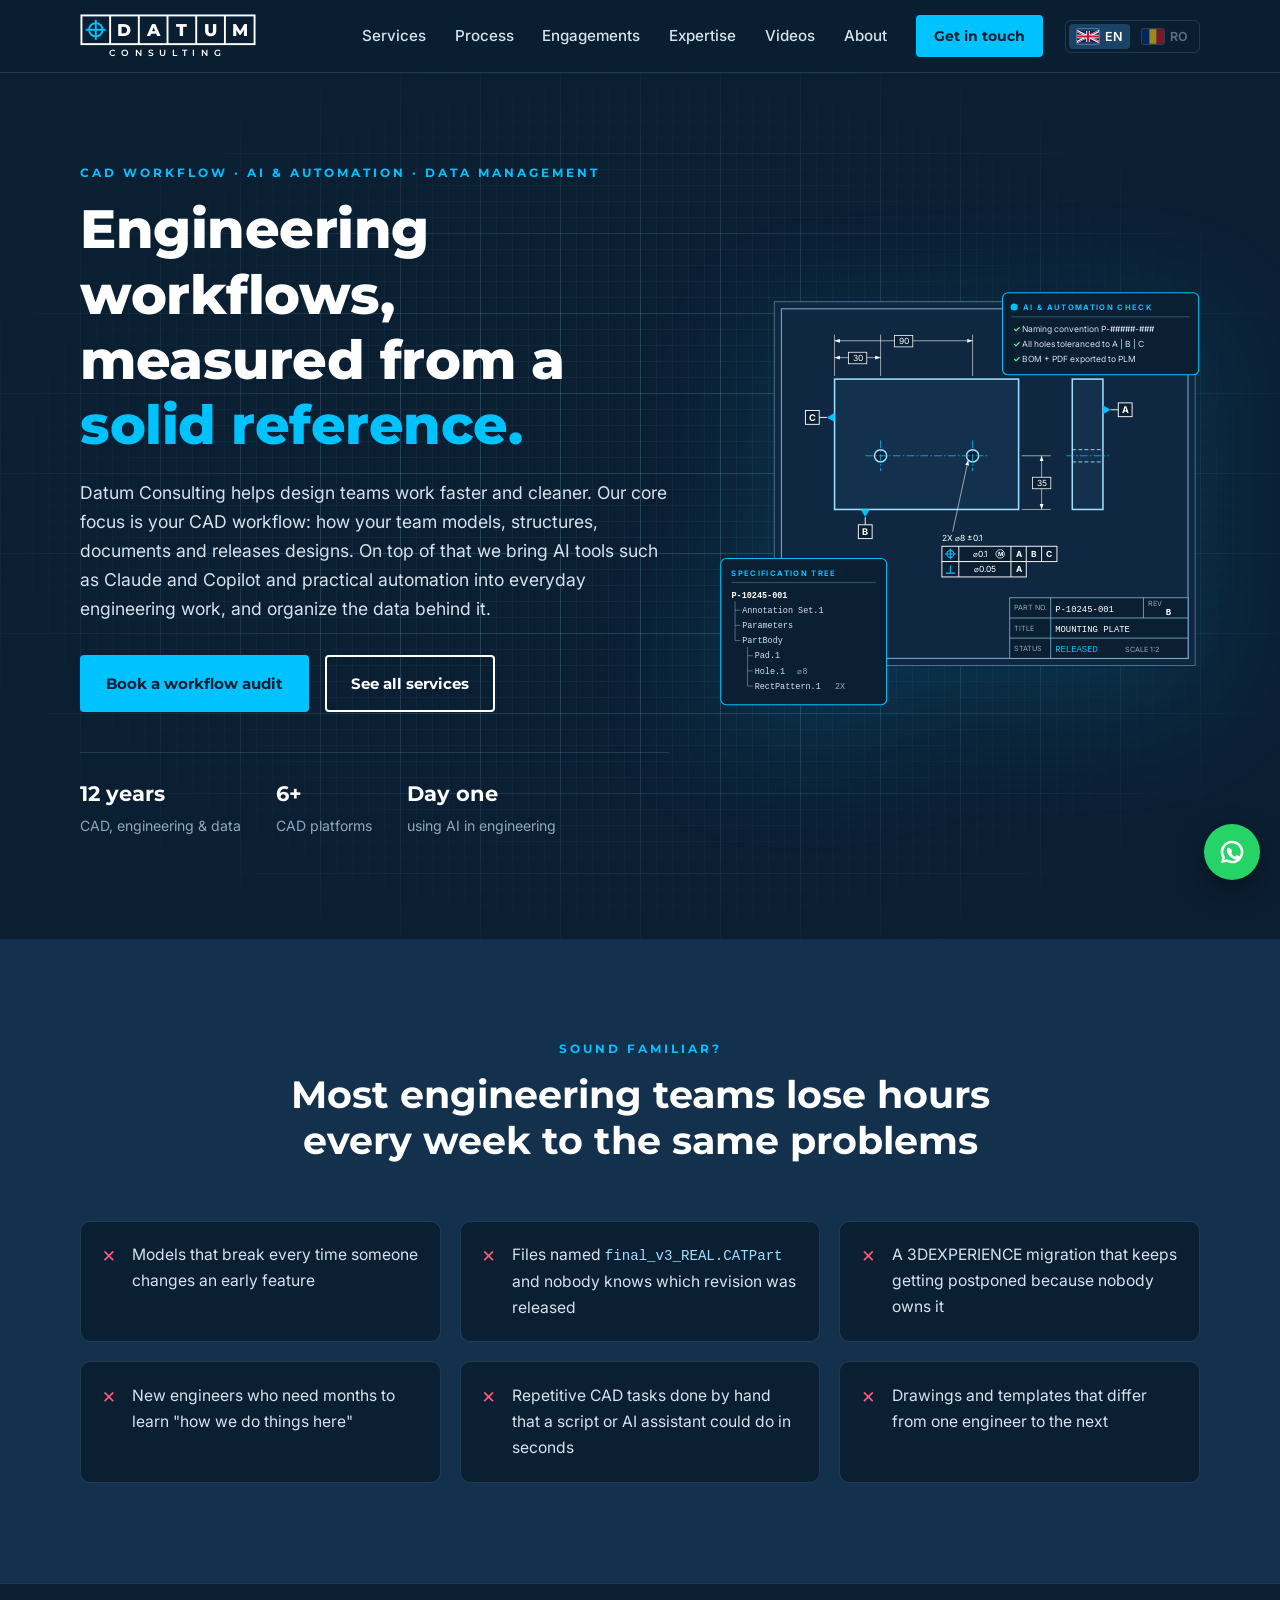
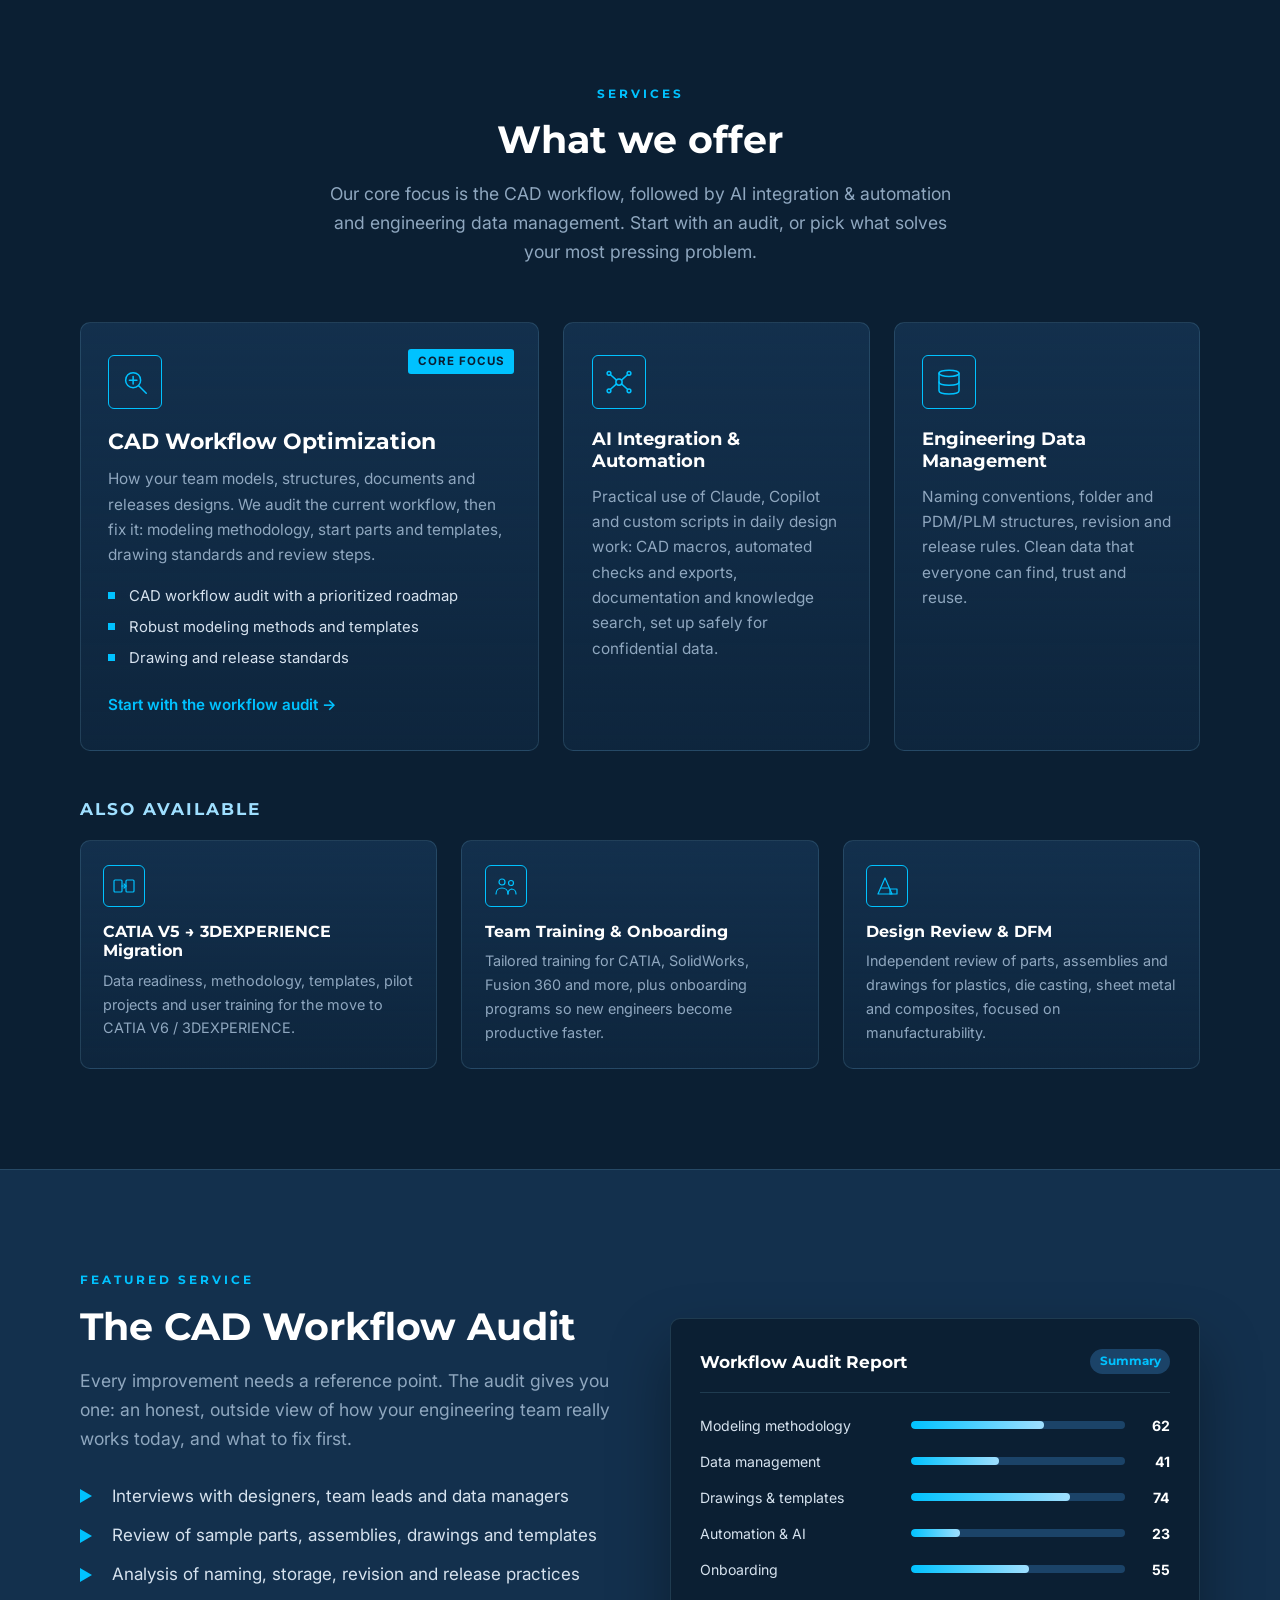
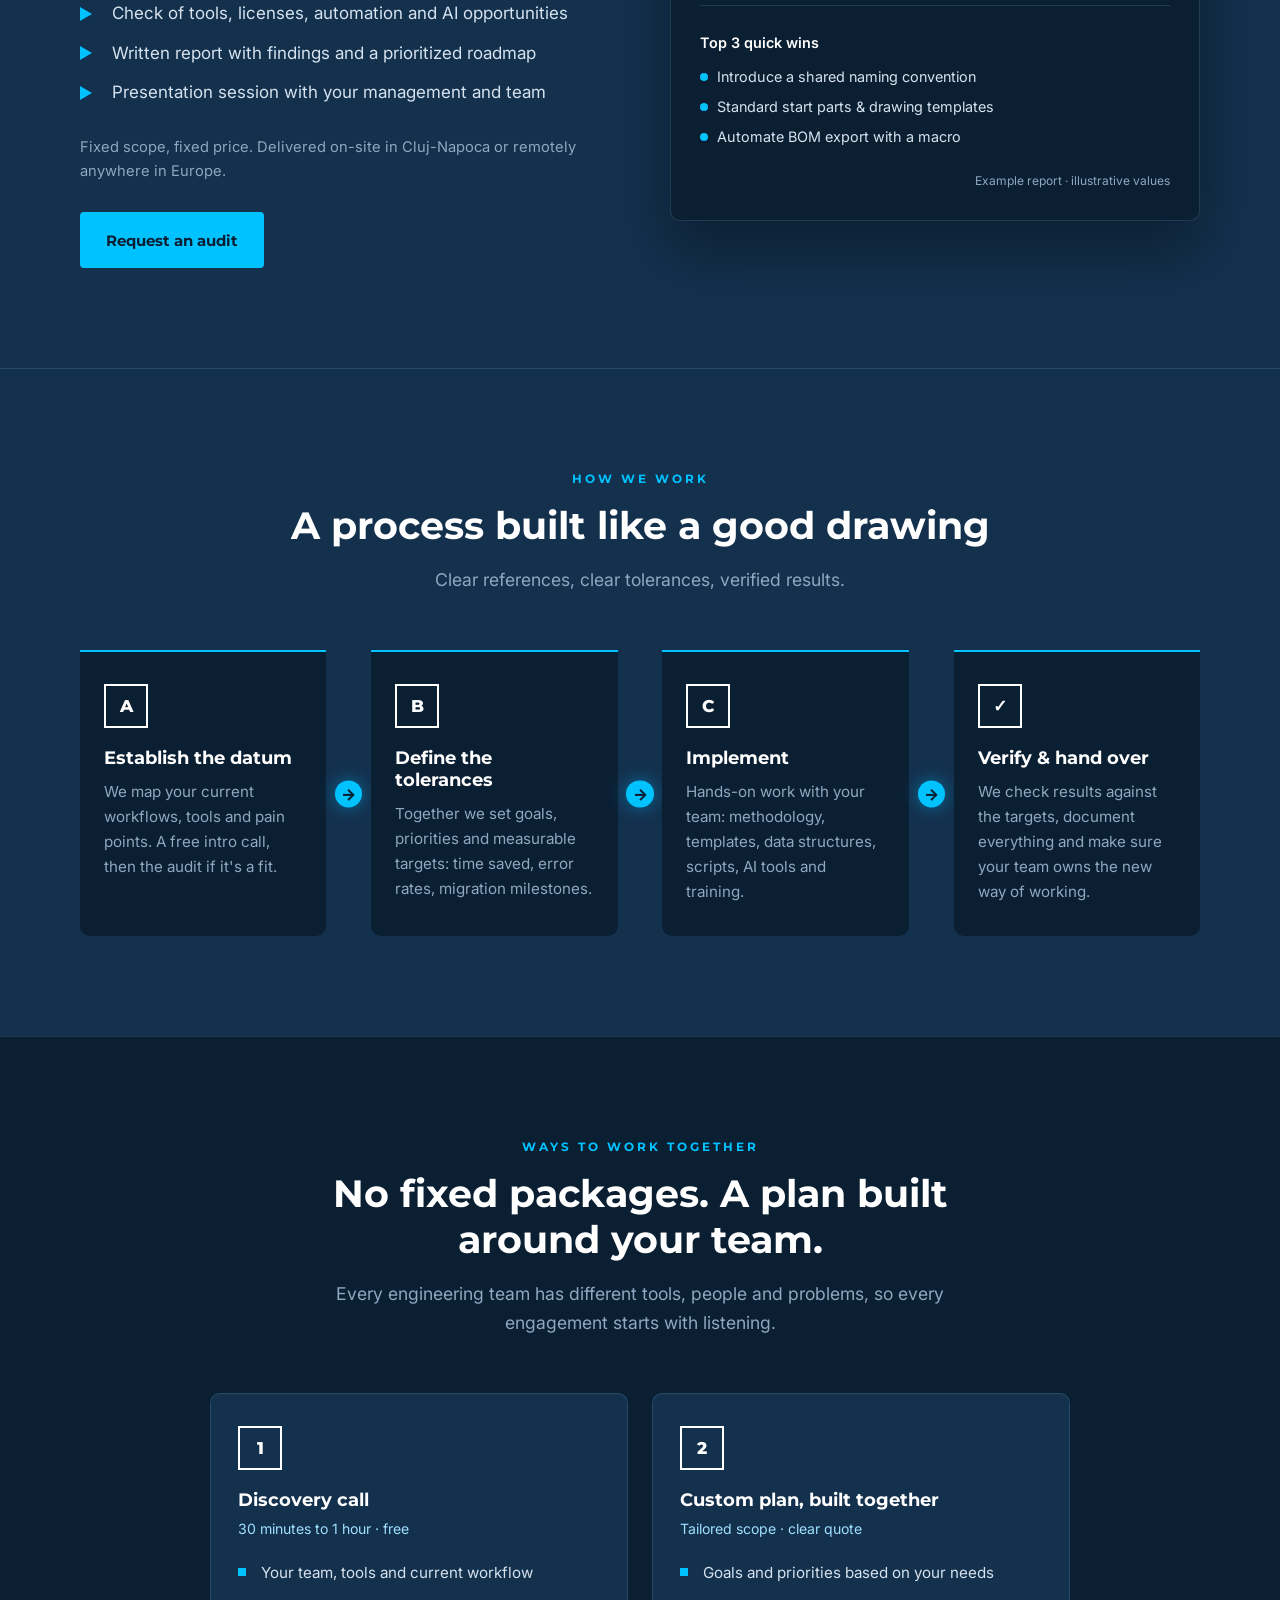
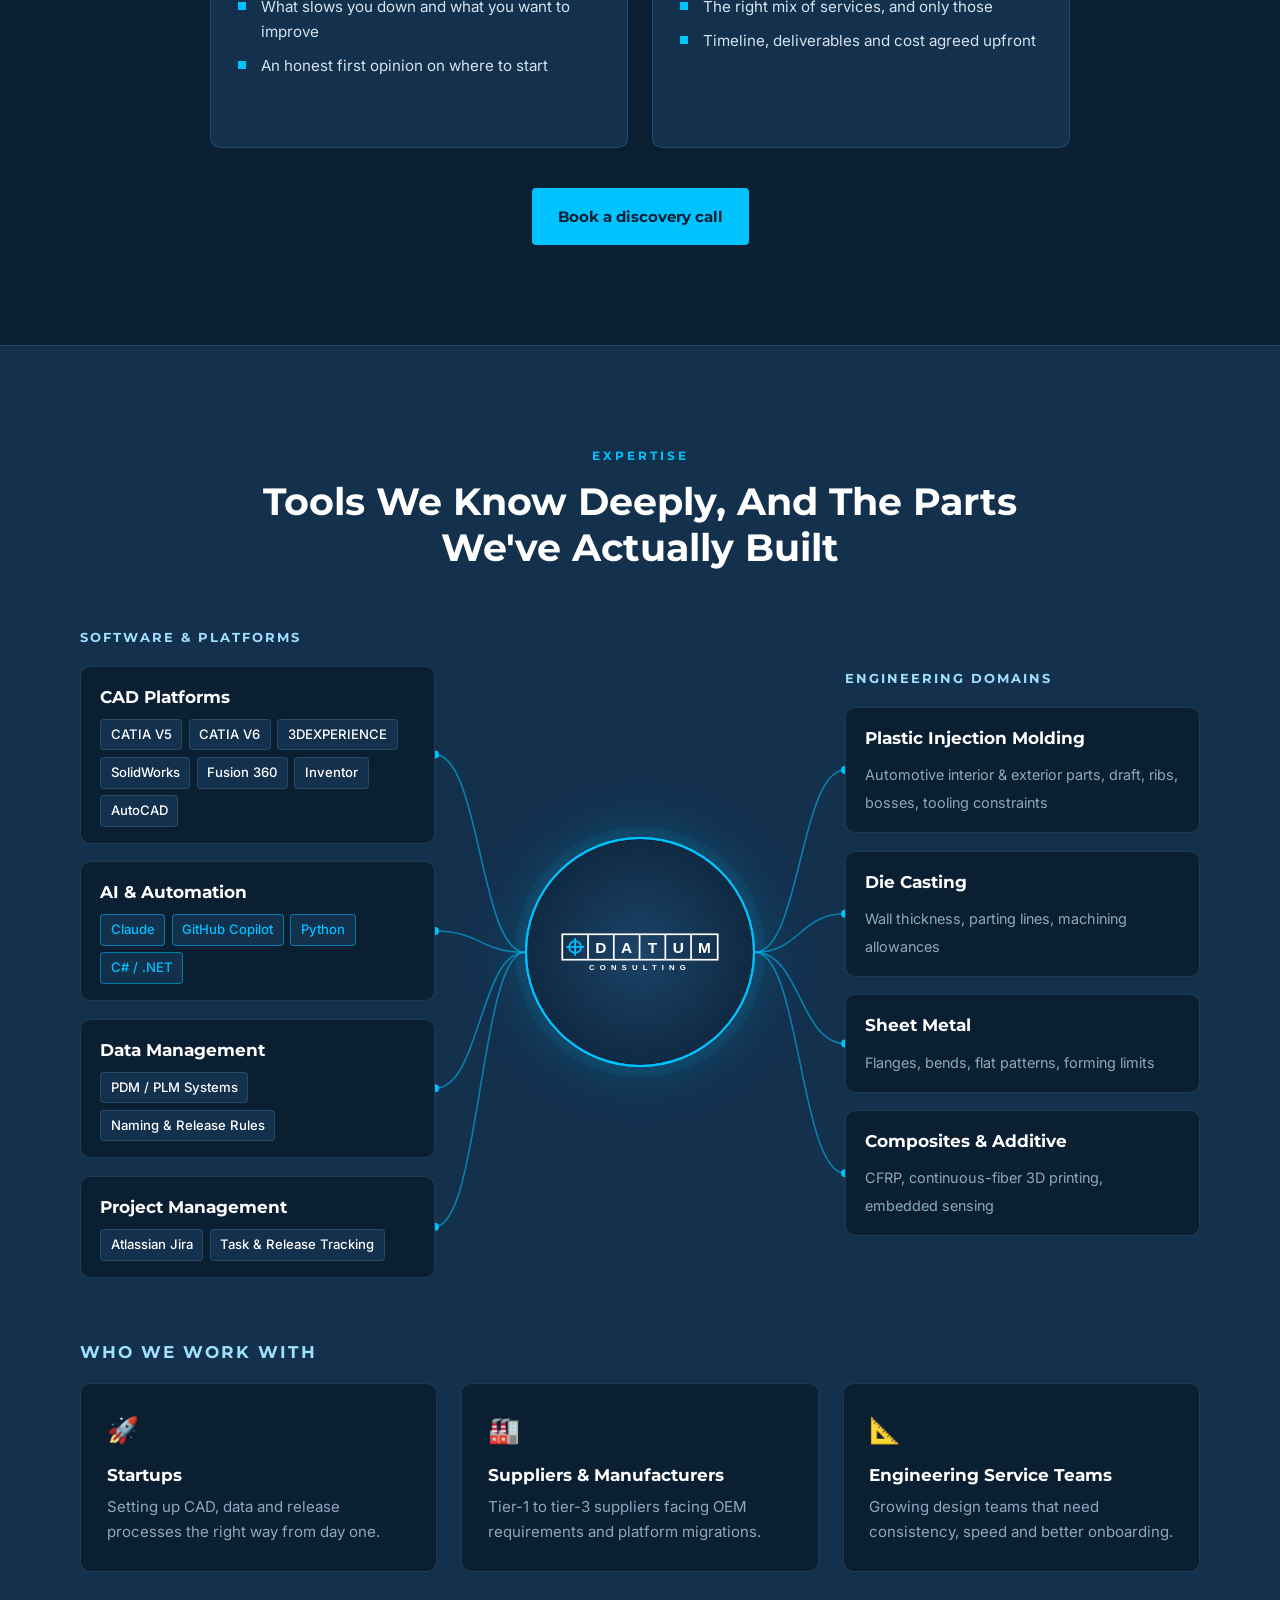
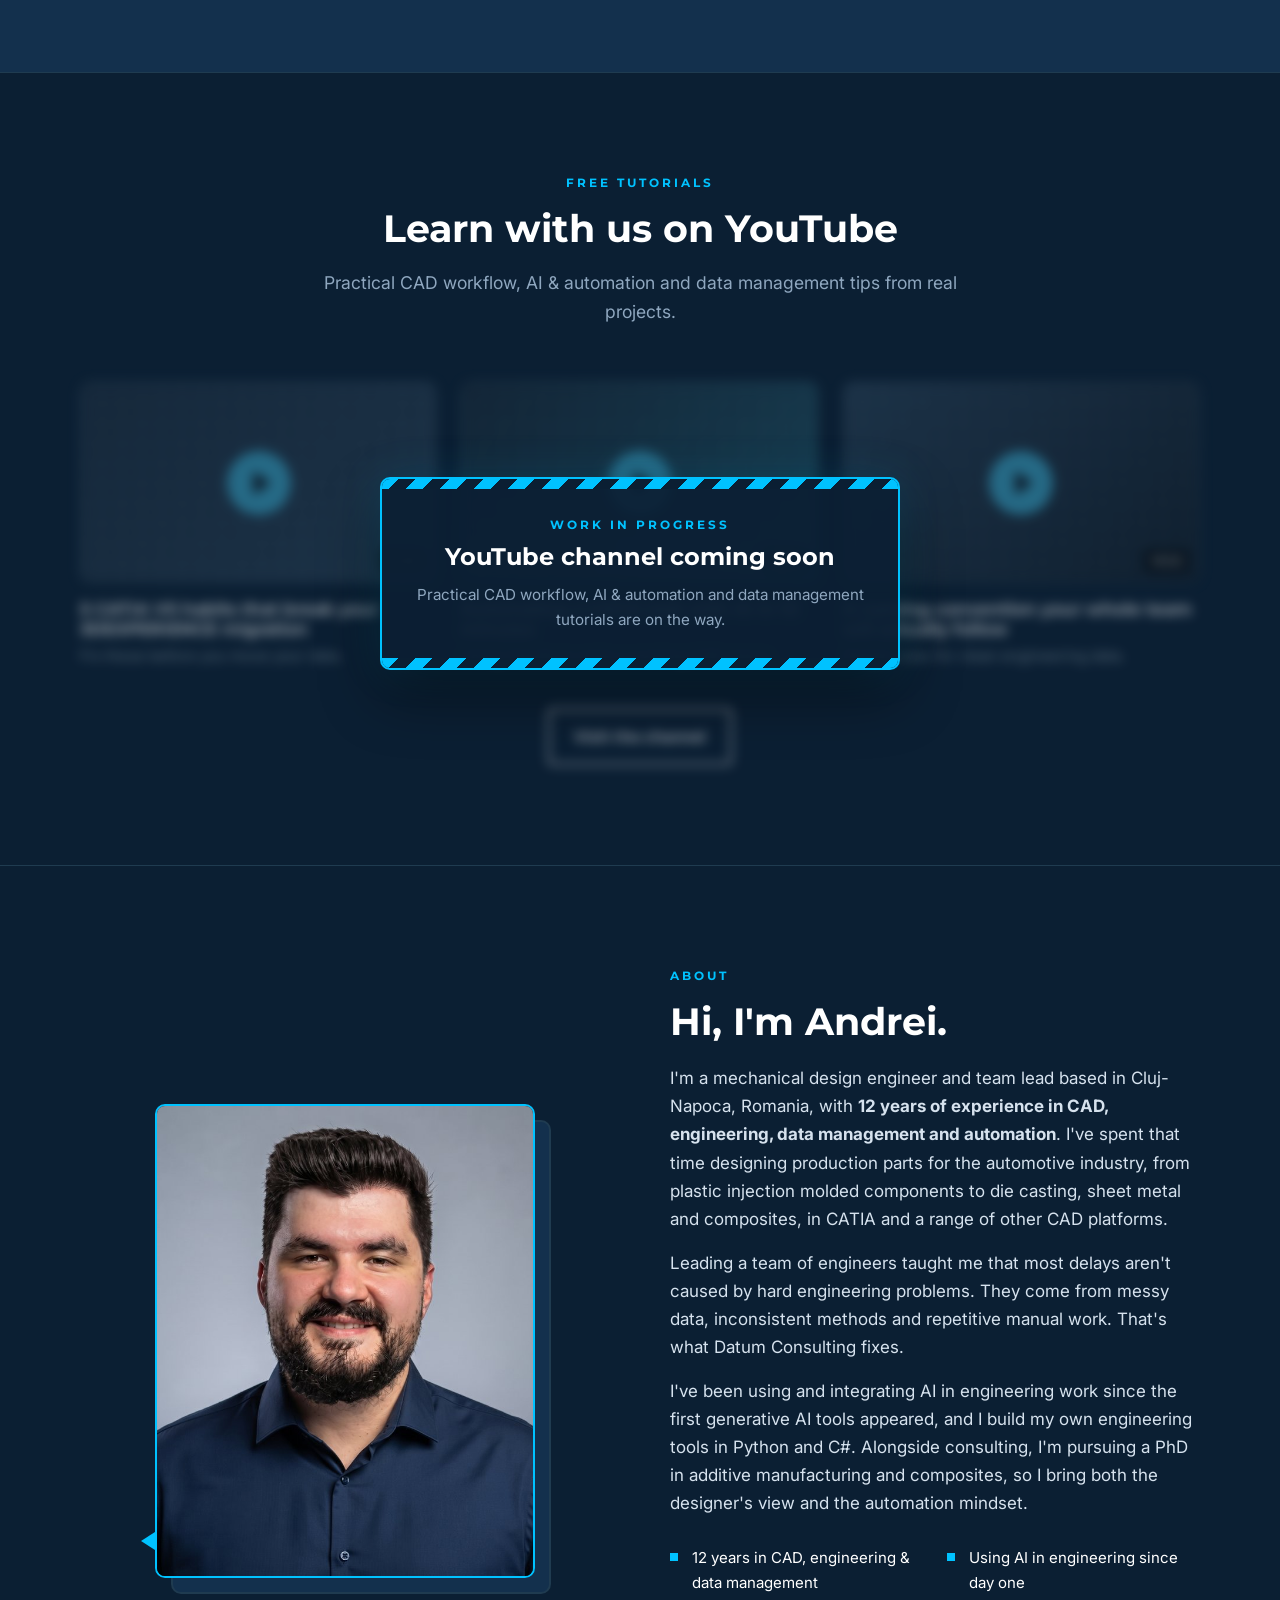
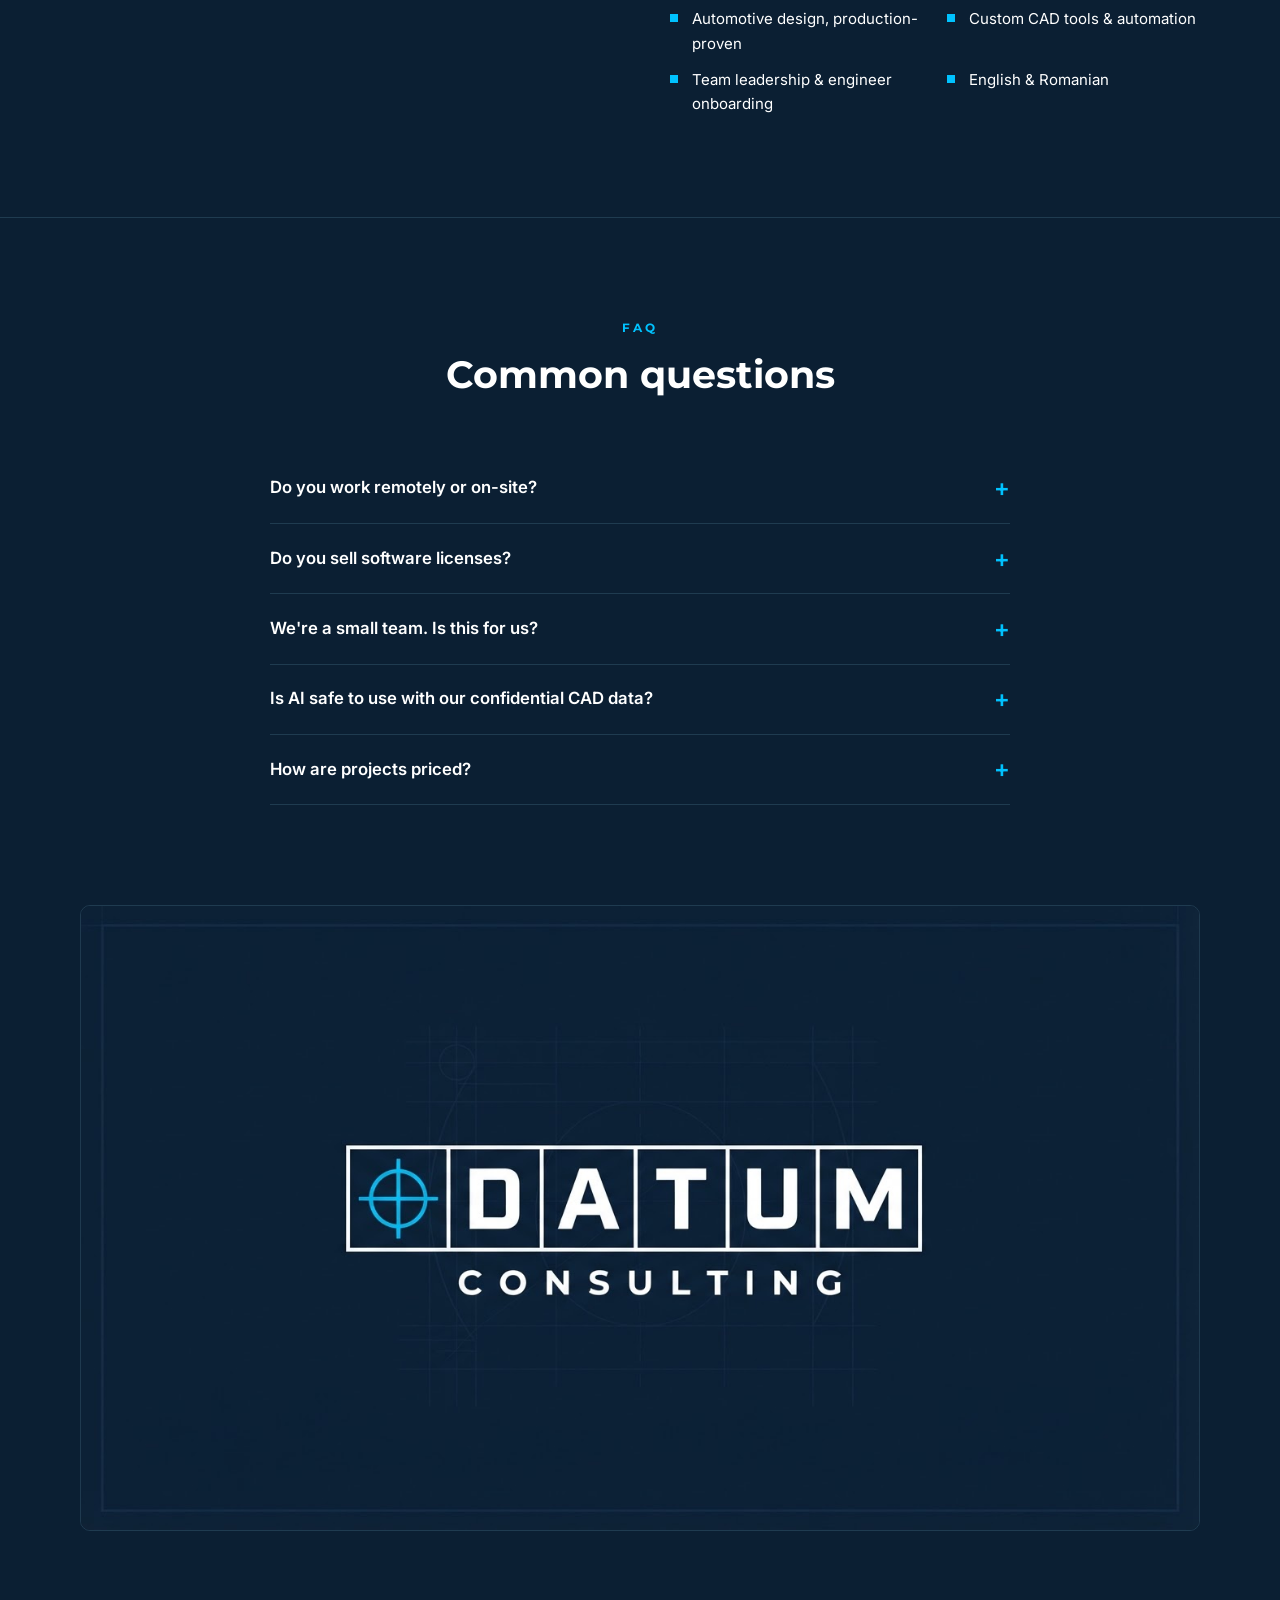
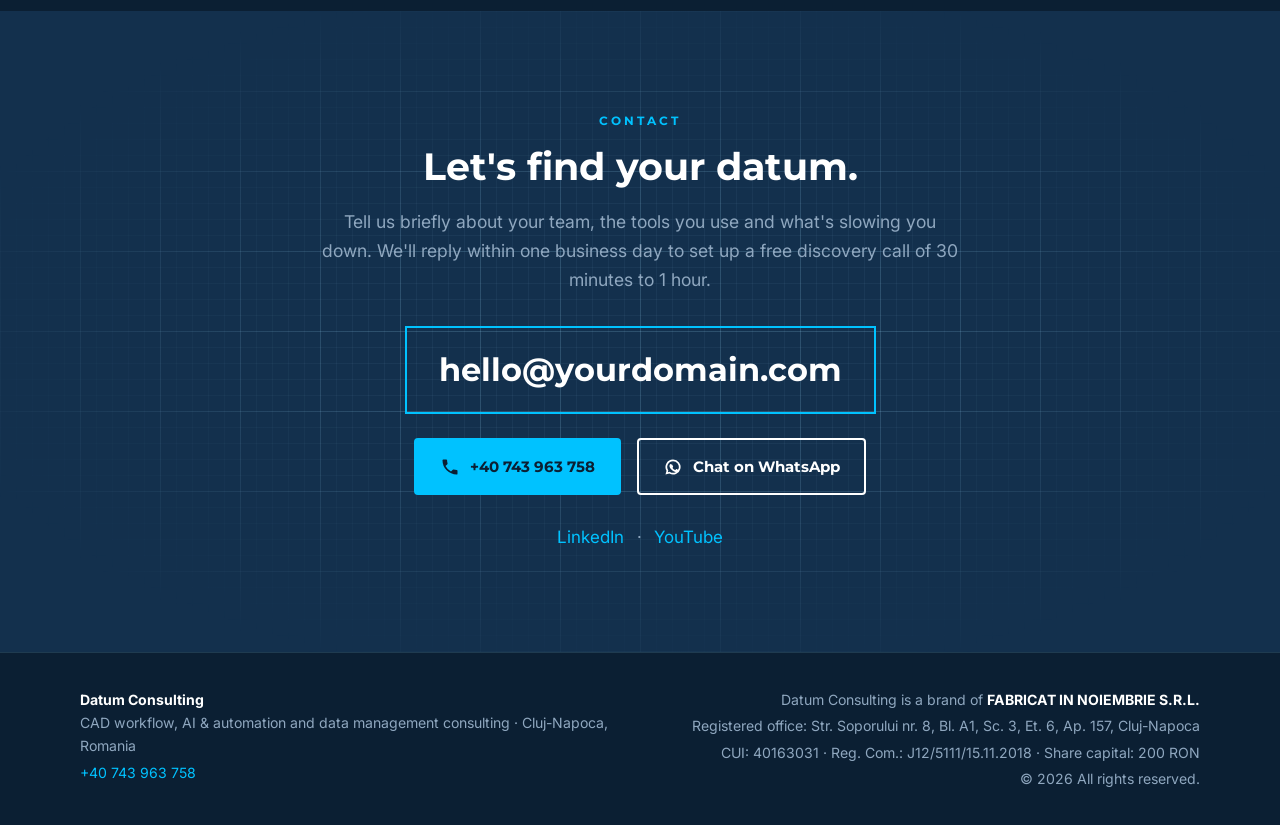
==== commit eab8faec: "Add Atlassian Jira (Project Management branch) to Expertise mind map - New 4th left branch in the mi" ====
--- a/index.html
+++ b/index.html
@@ -419,6 +419,10 @@
               <b data-i18n="k104">Data Management</b>
               <ul class="chips"><li data-i18n="k105">PDM / PLM Systems</li><li data-i18n="k106">Naming &amp; Release Rules</li></ul>
             </div>
+            <div class="mm-node">
+              <b data-i18n="k171">Project Management</b>
+              <ul class="chips"><li>Atlassian Jira</li><li data-i18n="k172">Task &amp; Release Tracking</li></ul>
+            </div>
           </div>
           <div class="mm-hub"><img src="assets/logo.svg" alt="Datum Consulting"></div>
           <div class="mm-col mm-right">
@@ -605,7 +609,7 @@
   <!-- floating WhatsApp shortcut -->
   <a class="wa-float" href="https://wa.me/40743963758?text=Hello%20Andrei%2C%20I%27d%20like%20to%20book%20a%20discovery%20call." target="_blank" rel="noopener" aria-label="Chat on WhatsApp"><svg viewBox="0 0 24 24" aria-hidden="true"><path d="M12 3a9 9 0 0 0-7.8 13.5L3 21l4.6-1.2A9 9 0 1 0 12 3zm0 2a7 7 0 1 1-3.6 13l-.3-.2-2.3.6.6-2.2-.2-.4A7 7 0 0 1 12 5zm-2.6 3.5c-.2 0-.5 0-.7.3-.3.3-.9.9-.9 2.1s.9 2.4 1 2.6c.1.2 1.8 2.8 4.4 3.8 2.2.9 2.6.7 3.1.7.5-.1 1.5-.6 1.7-1.2.2-.6.2-1.1.2-1.2l-.4-.3-1.6-.8c-.2-.1-.4-.1-.6.1l-.7.9c-.1.2-.3.2-.5.1a5.7 5.7 0 0 1-2.9-2.5c-.2-.4.2-.4.6-1.2.1-.2 0-.3 0-.4l-.7-1.7c-.2-.5-.4-.4-.6-.4z"/></svg></a>
 
-  <script src="i18n.js?v=1"></script>
+  <script src="i18n.js?v=2"></script>
   <script src="script.js?v=4"></script>
 </body>
 </html>
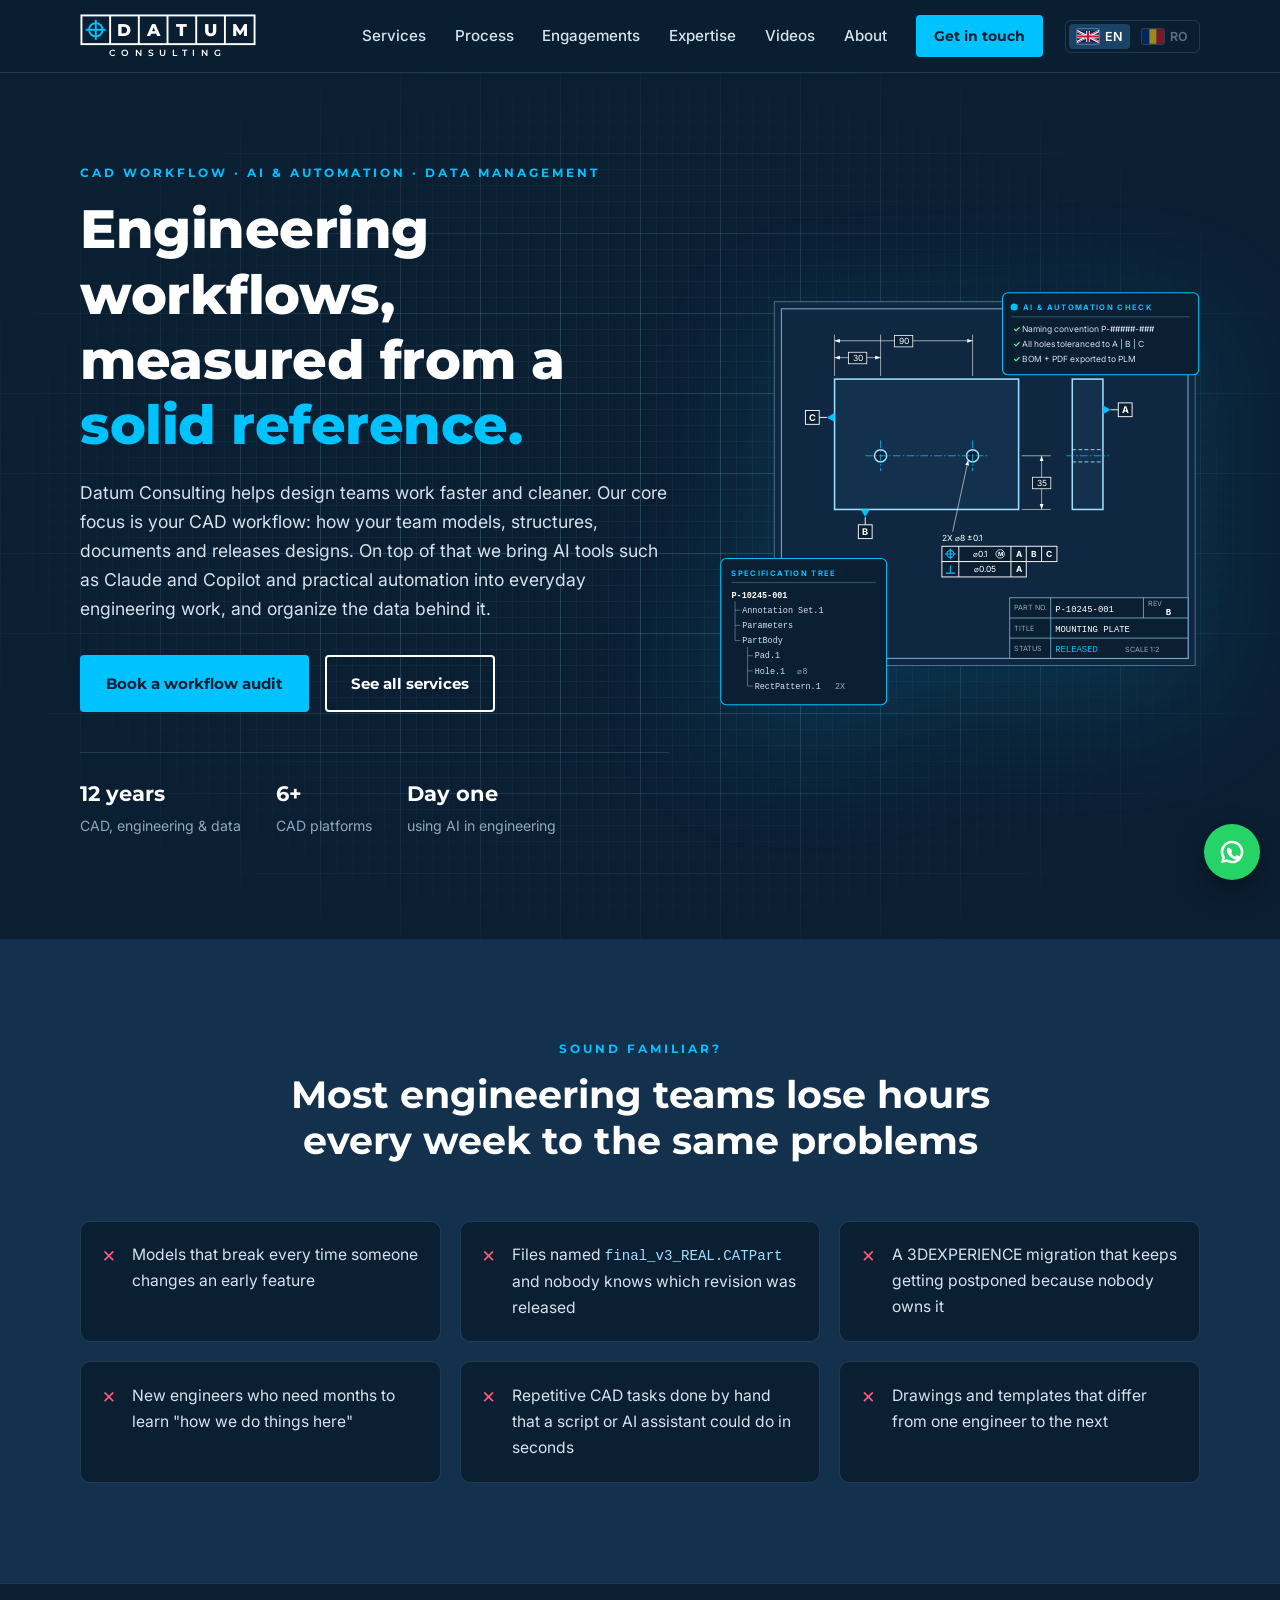
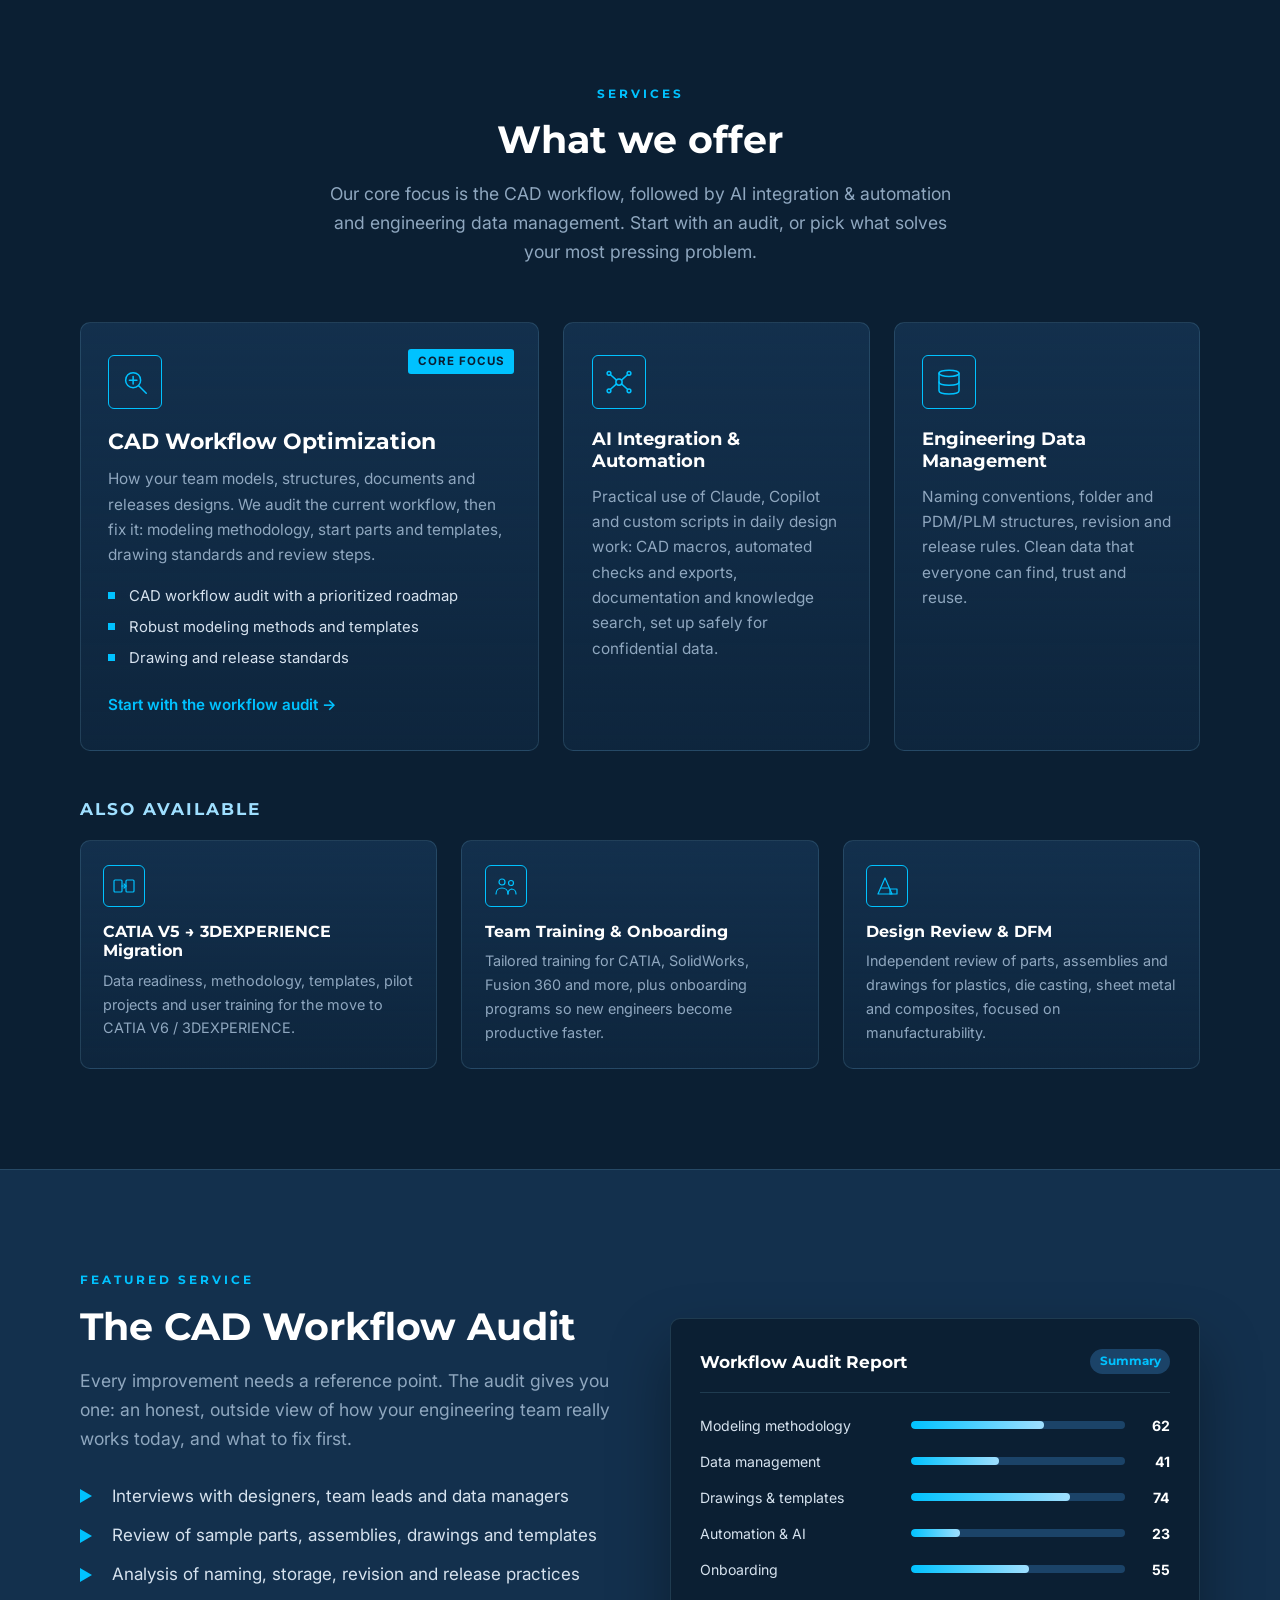
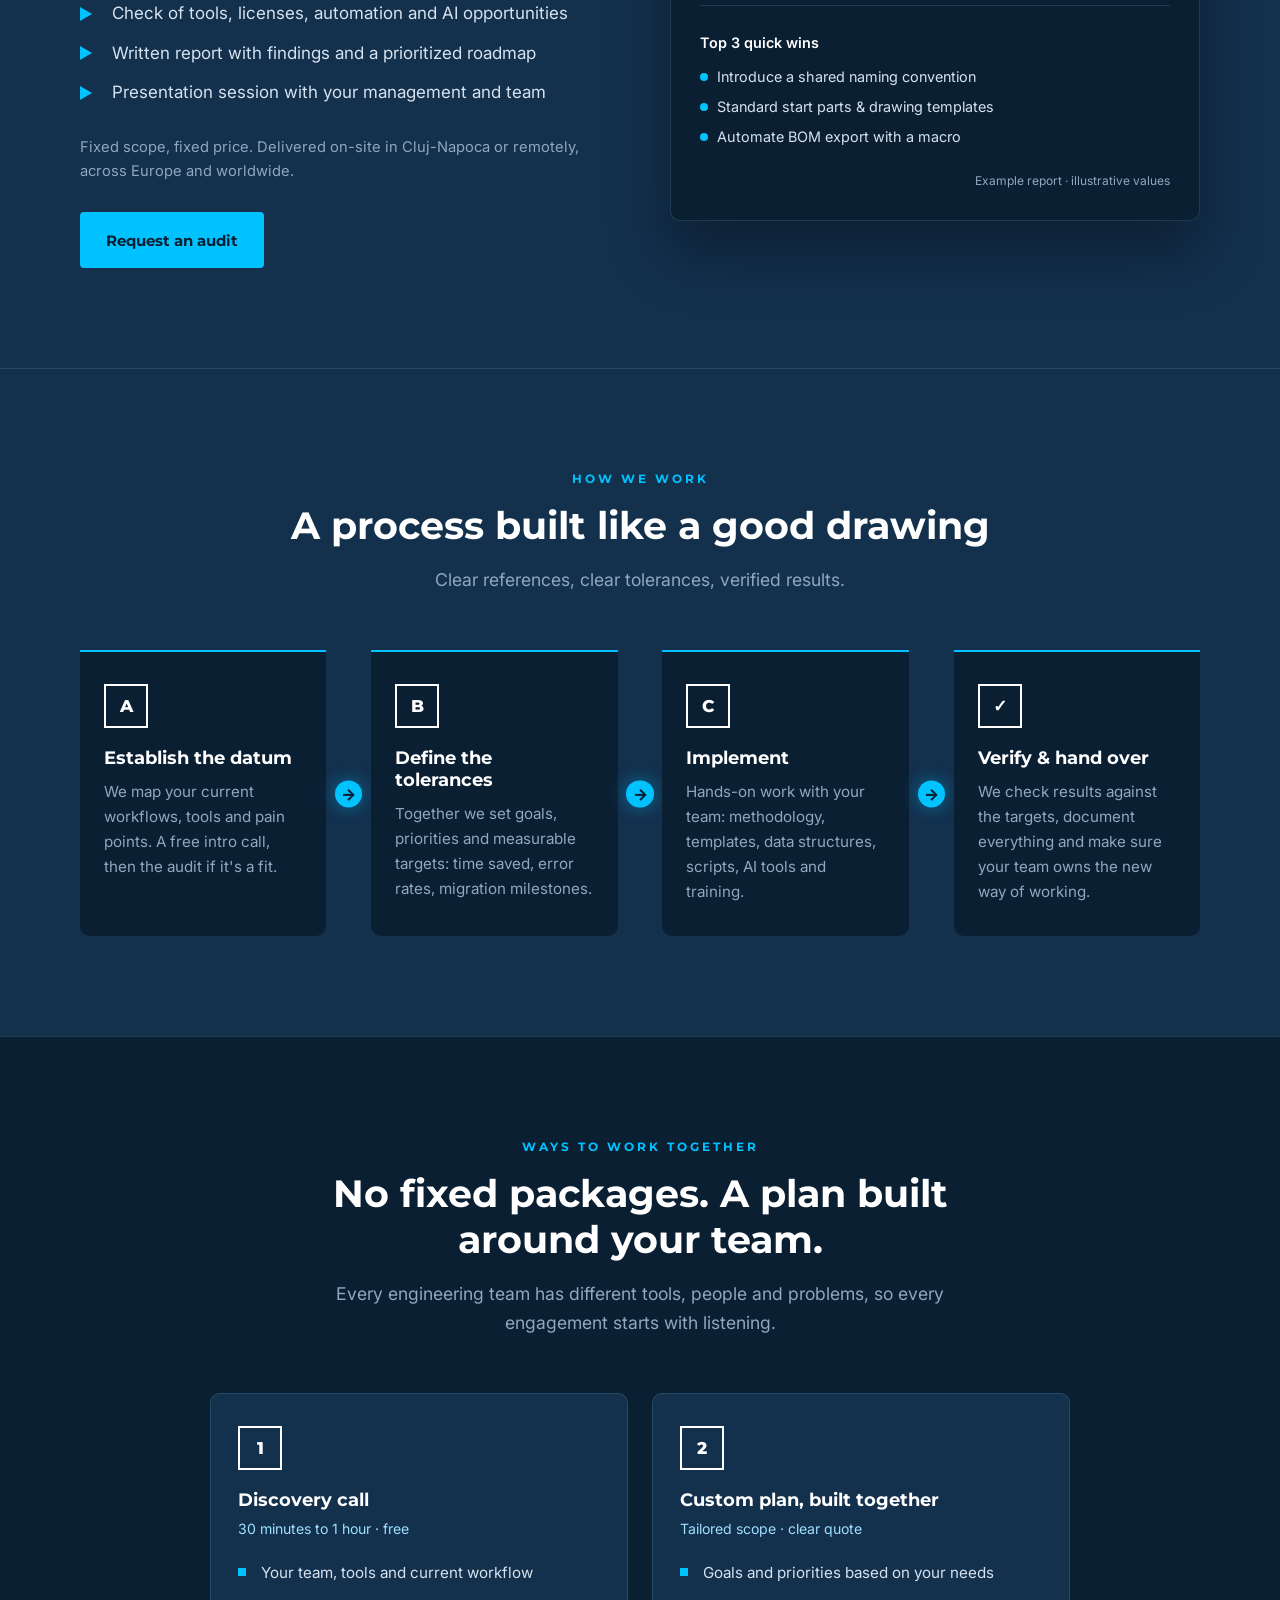
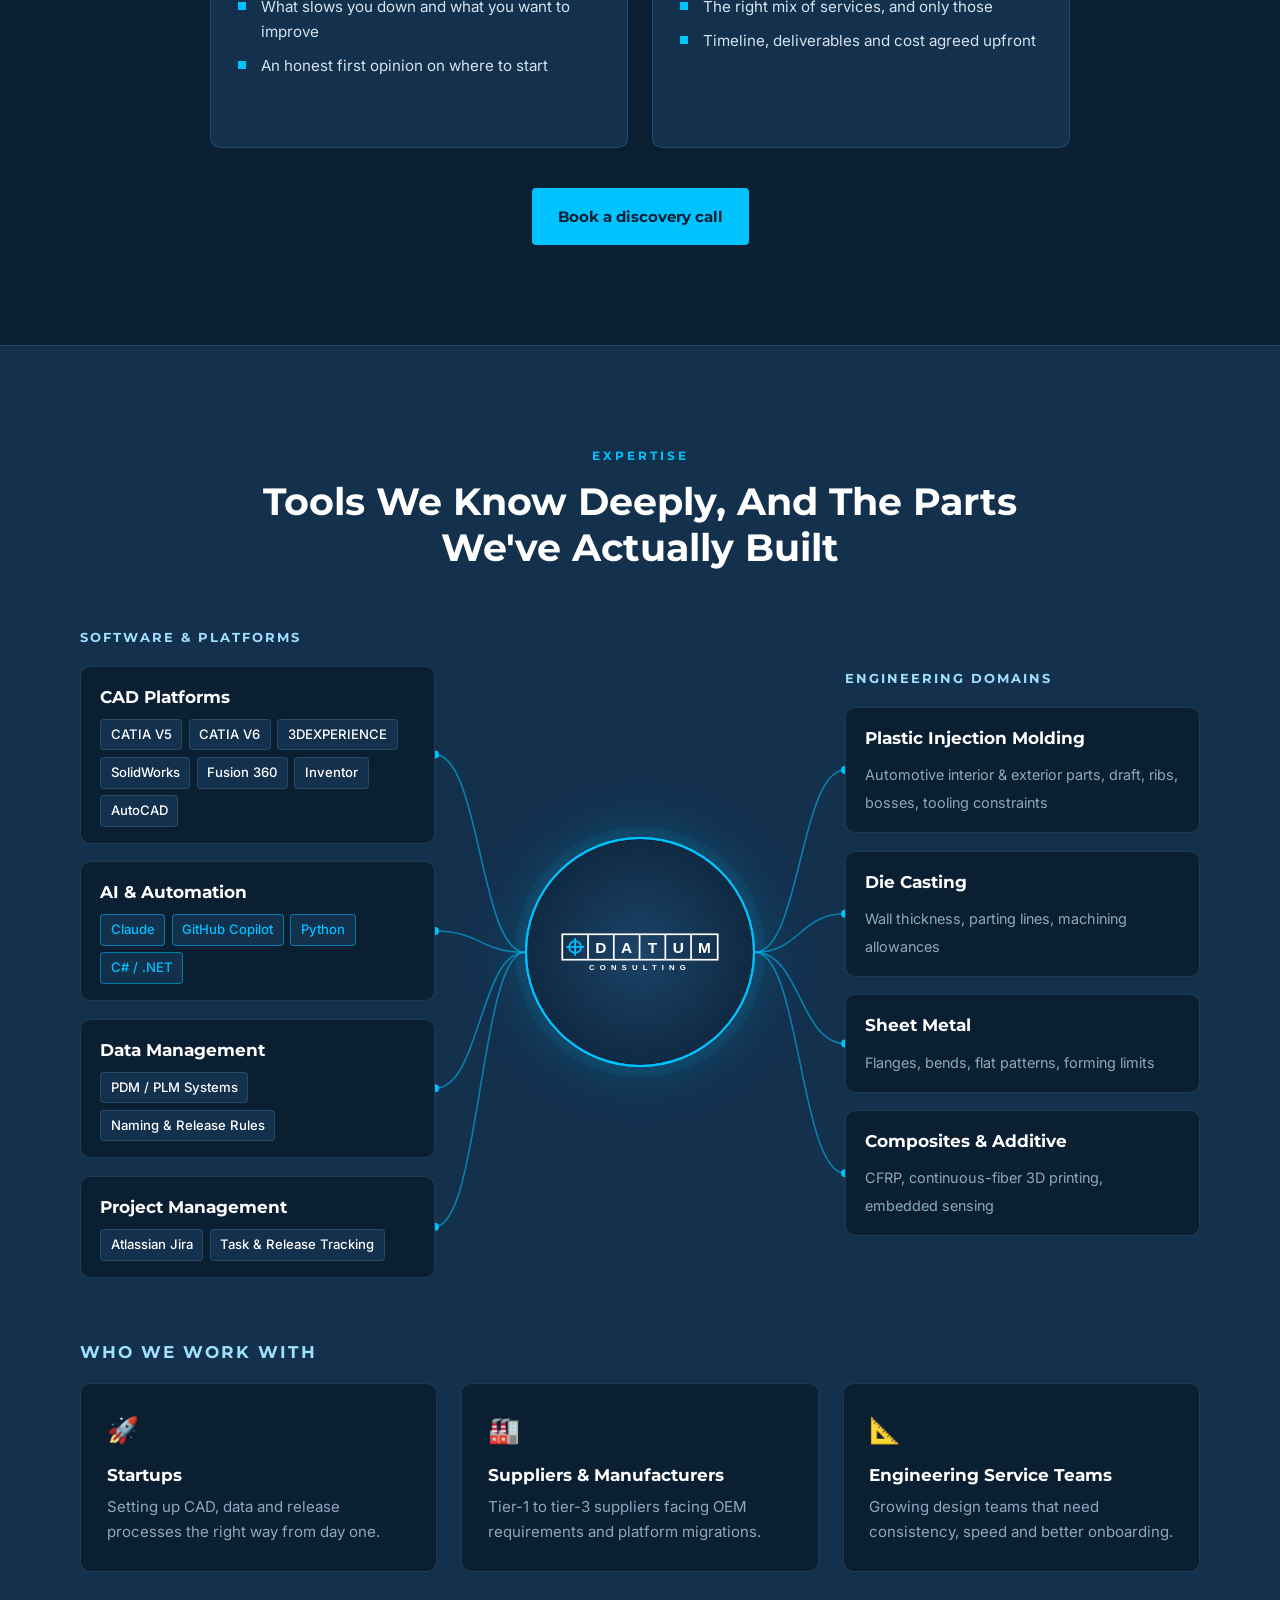
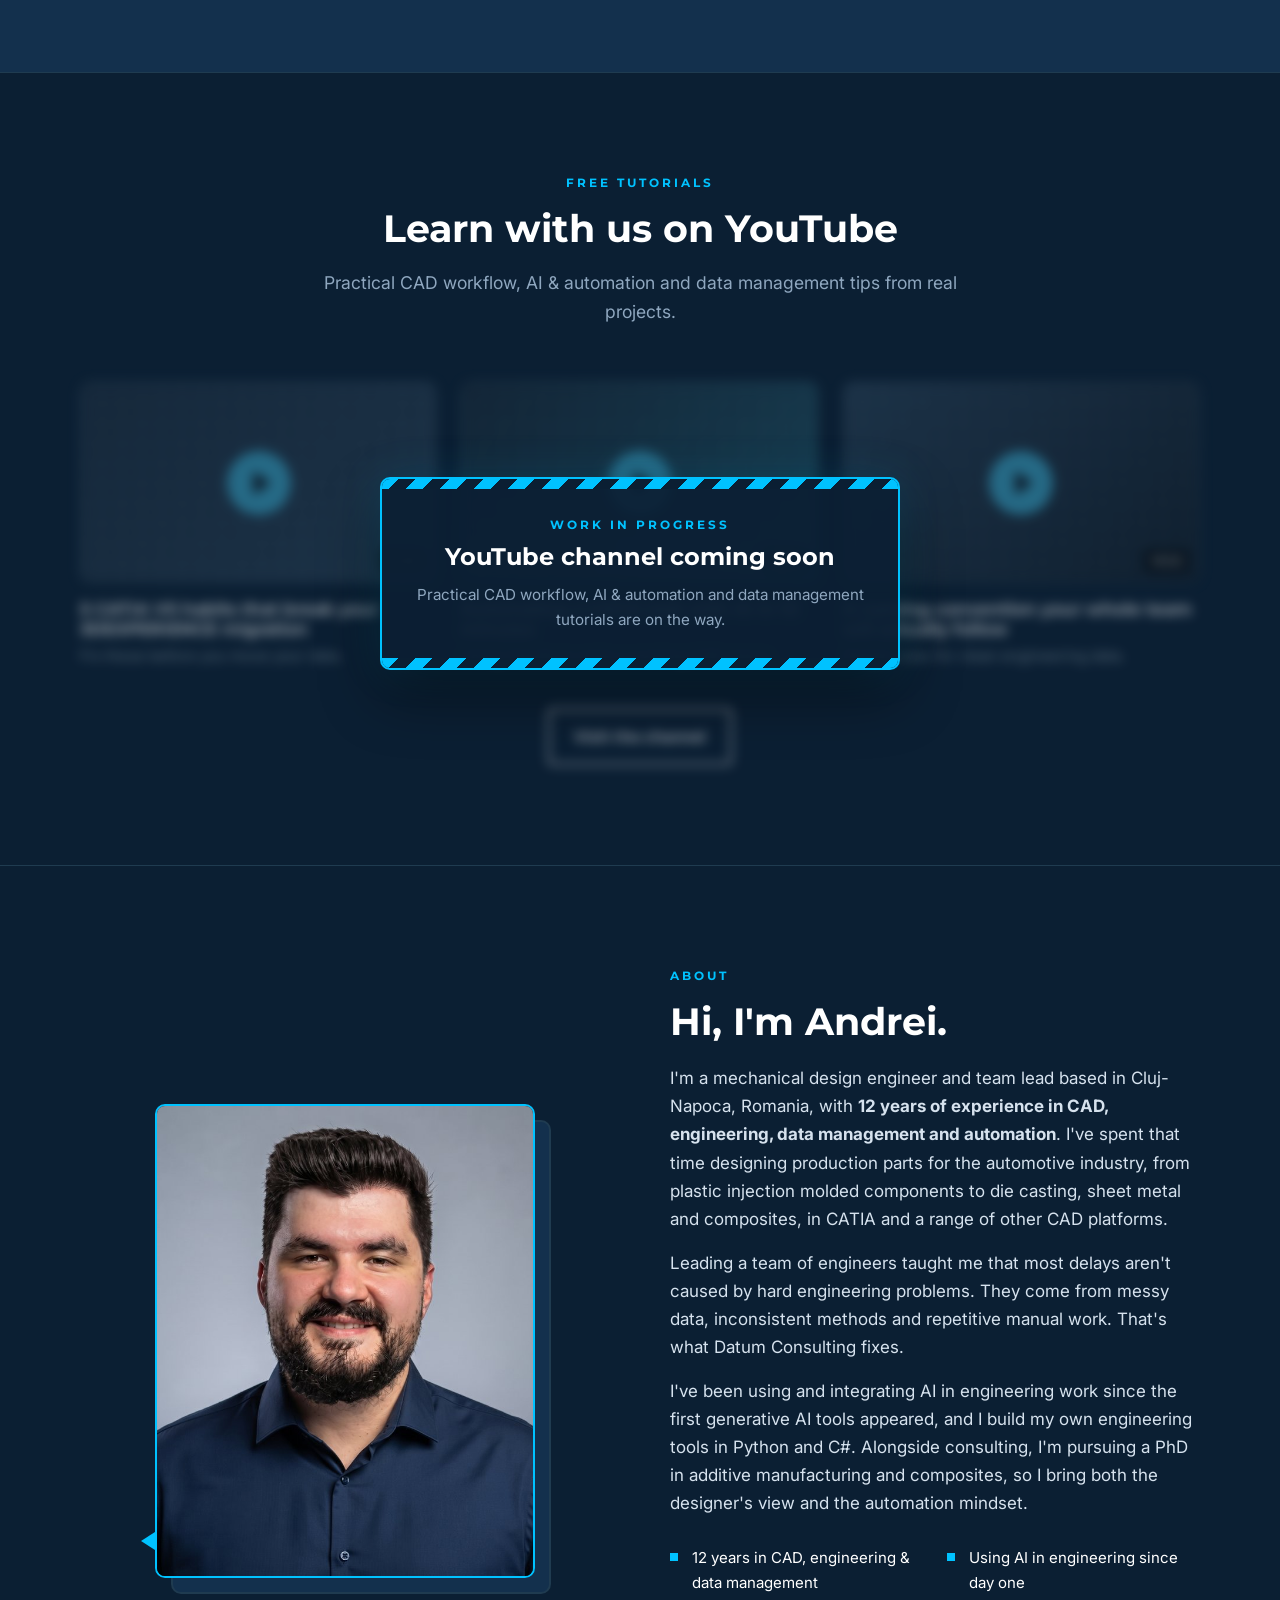
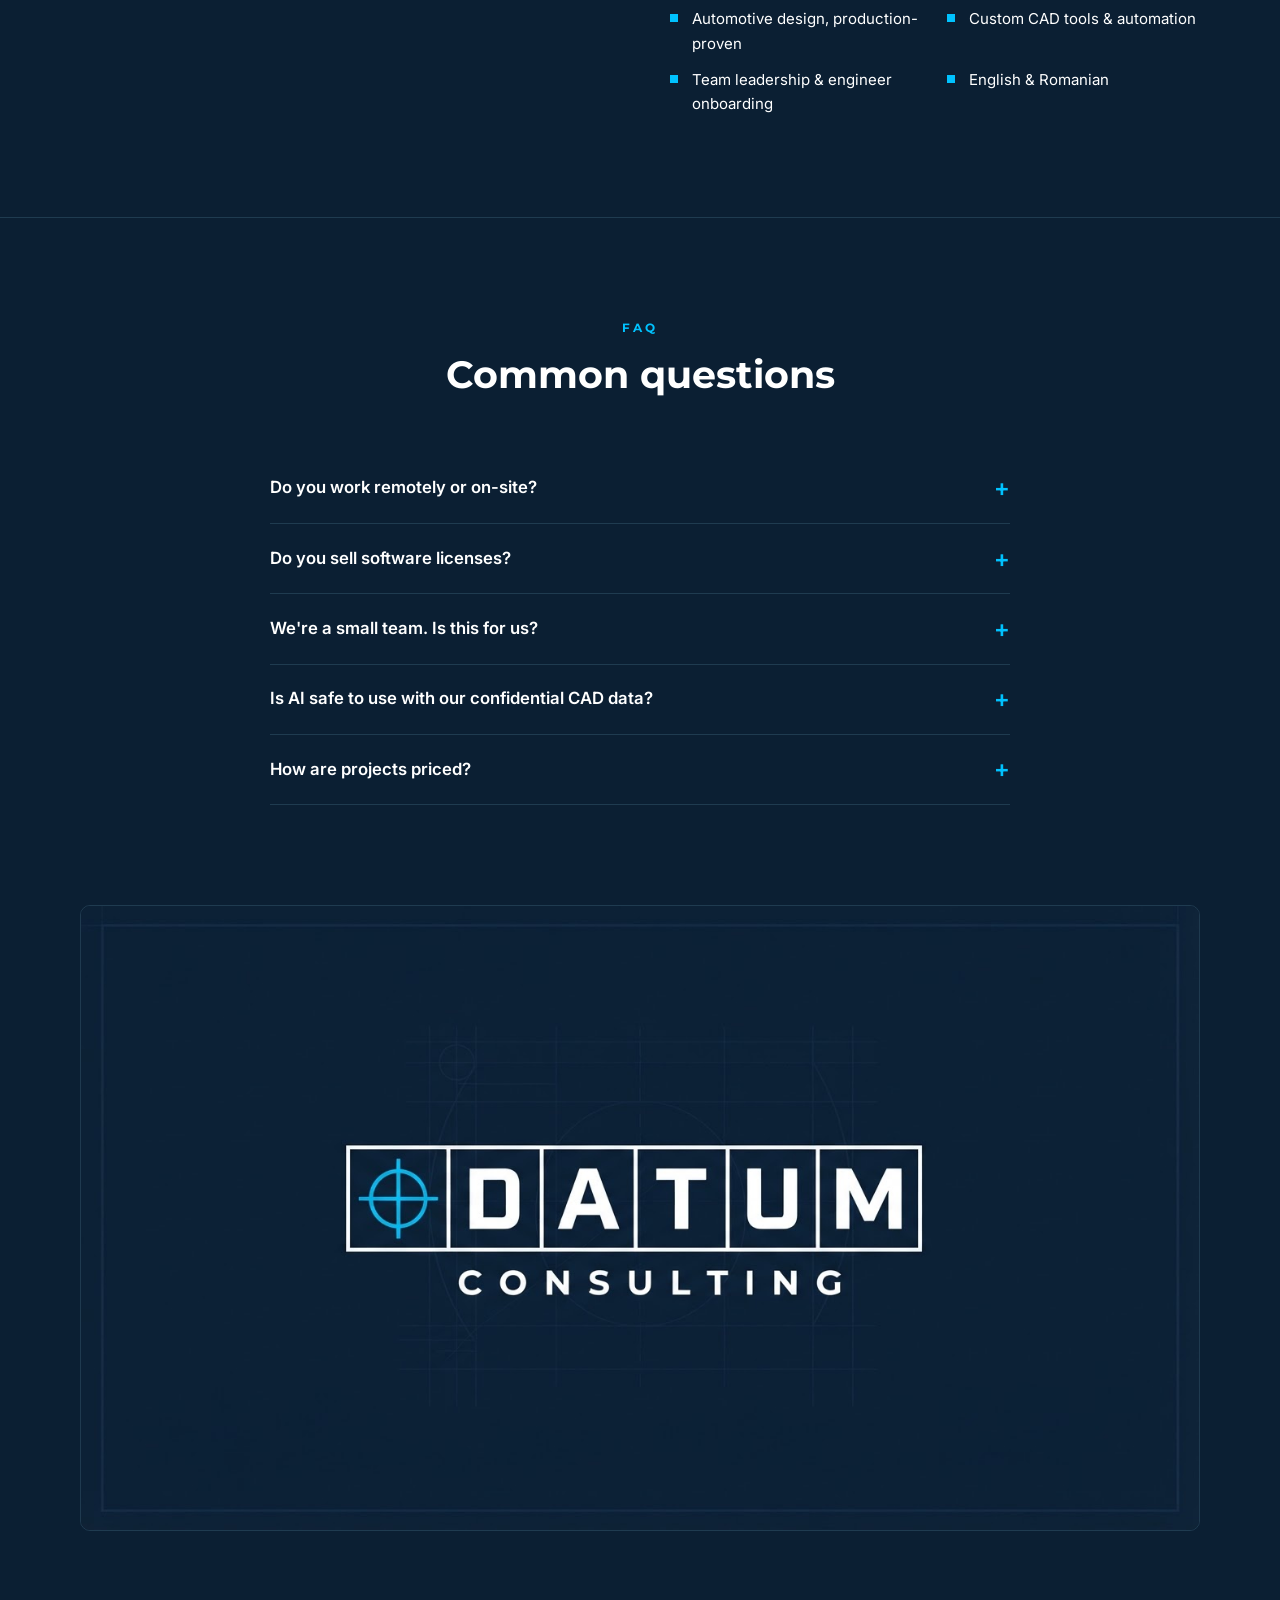
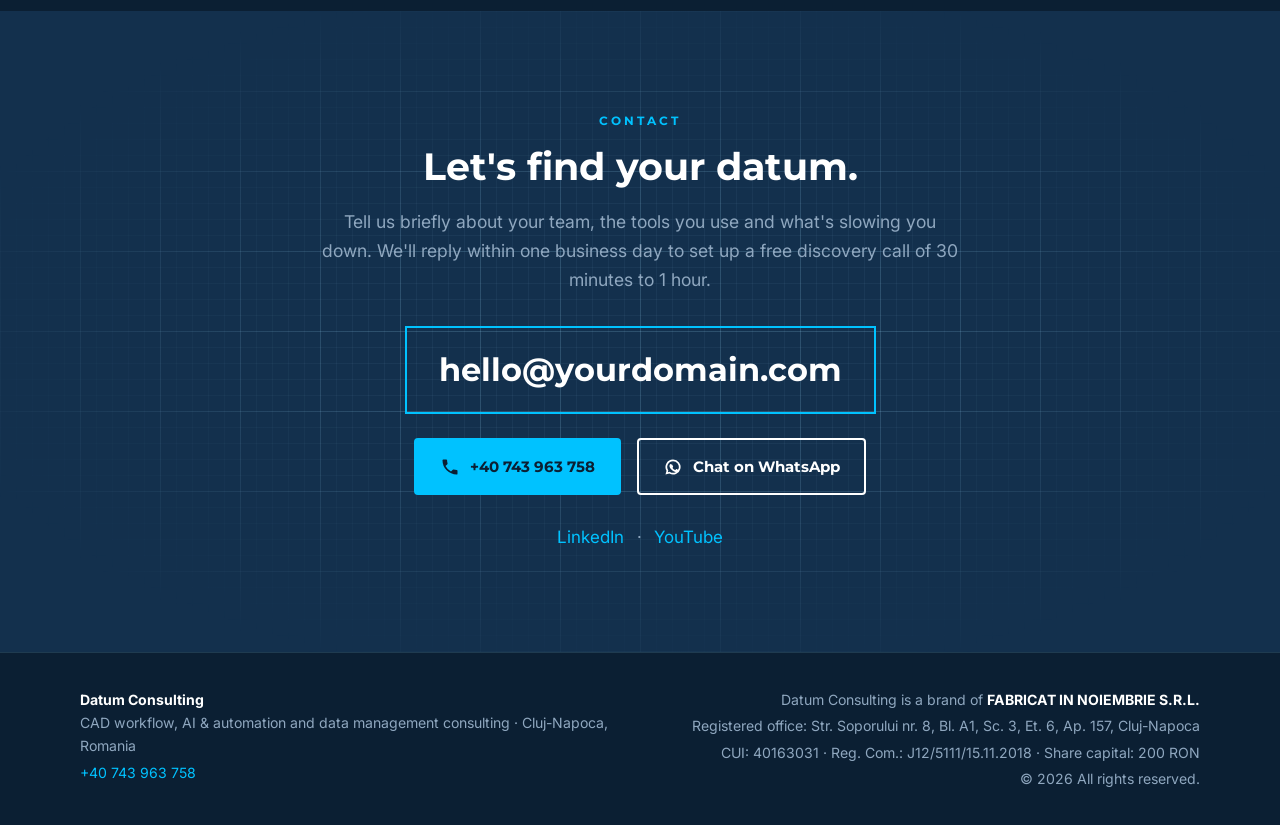
==== commit fd7708b4: "Mention remote work for Europe and worldwide - FAQ "Do you work remotely or on-site?": remote client" ====
--- a/index.html
+++ b/index.html
@@ -300,7 +300,7 @@
             <li data-i18n="k53">Written report with findings and a prioritized roadmap</li>
             <li data-i18n="k54">Presentation session with your management and team</li>
           </ul>
-          <p data-i18n="k55" class="note">Fixed scope, fixed price. Delivered on-site in Cluj-Napoca or remotely anywhere in Europe.</p>
+          <p data-i18n="k55" class="note">Fixed scope, fixed price. Delivered on-site in Cluj-Napoca or remotely, across Europe and worldwide.</p>
           <a data-i18n="k56" href="#contact" class="btn">Request an audit</a>
         </div>
         <div class="report reveal" aria-hidden="true">
@@ -539,7 +539,7 @@
         <div class="faq reveal">
           <details>
             <summary data-i18n="k152">Do you work remotely or on-site?</summary>
-            <p data-i18n="k153">Both. On-site in Cluj-Napoca and the surrounding region, and remotely for clients across Europe. Audits usually combine a short on-site or video session with remote analysis.</p>
+            <p data-i18n="k153">Both. On-site in Cluj-Napoca and the surrounding region, and remotely for clients across Europe and worldwide. Audits usually combine a short on-site or video session with remote analysis.</p>
           </details>
           <details>
             <summary data-i18n="k154">Do you sell software licenses?</summary>
@@ -609,7 +609,7 @@
   <!-- floating WhatsApp shortcut -->
   <a class="wa-float" href="https://wa.me/40743963758?text=Hello%20Andrei%2C%20I%27d%20like%20to%20book%20a%20discovery%20call." target="_blank" rel="noopener" aria-label="Chat on WhatsApp"><svg viewBox="0 0 24 24" aria-hidden="true"><path d="M12 3a9 9 0 0 0-7.8 13.5L3 21l4.6-1.2A9 9 0 1 0 12 3zm0 2a7 7 0 1 1-3.6 13l-.3-.2-2.3.6.6-2.2-.2-.4A7 7 0 0 1 12 5zm-2.6 3.5c-.2 0-.5 0-.7.3-.3.3-.9.9-.9 2.1s.9 2.4 1 2.6c.1.2 1.8 2.8 4.4 3.8 2.2.9 2.6.7 3.1.7.5-.1 1.5-.6 1.7-1.2.2-.6.2-1.1.2-1.2l-.4-.3-1.6-.8c-.2-.1-.4-.1-.6.1l-.7.9c-.1.2-.3.2-.5.1a5.7 5.7 0 0 1-2.9-2.5c-.2-.4.2-.4.6-1.2.1-.2 0-.3 0-.4l-.7-1.7c-.2-.5-.4-.4-.6-.4z"/></svg></a>
 
-  <script src="i18n.js?v=2"></script>
+  <script src="i18n.js?v=3"></script>
   <script src="script.js?v=4"></script>
 </body>
 </html>
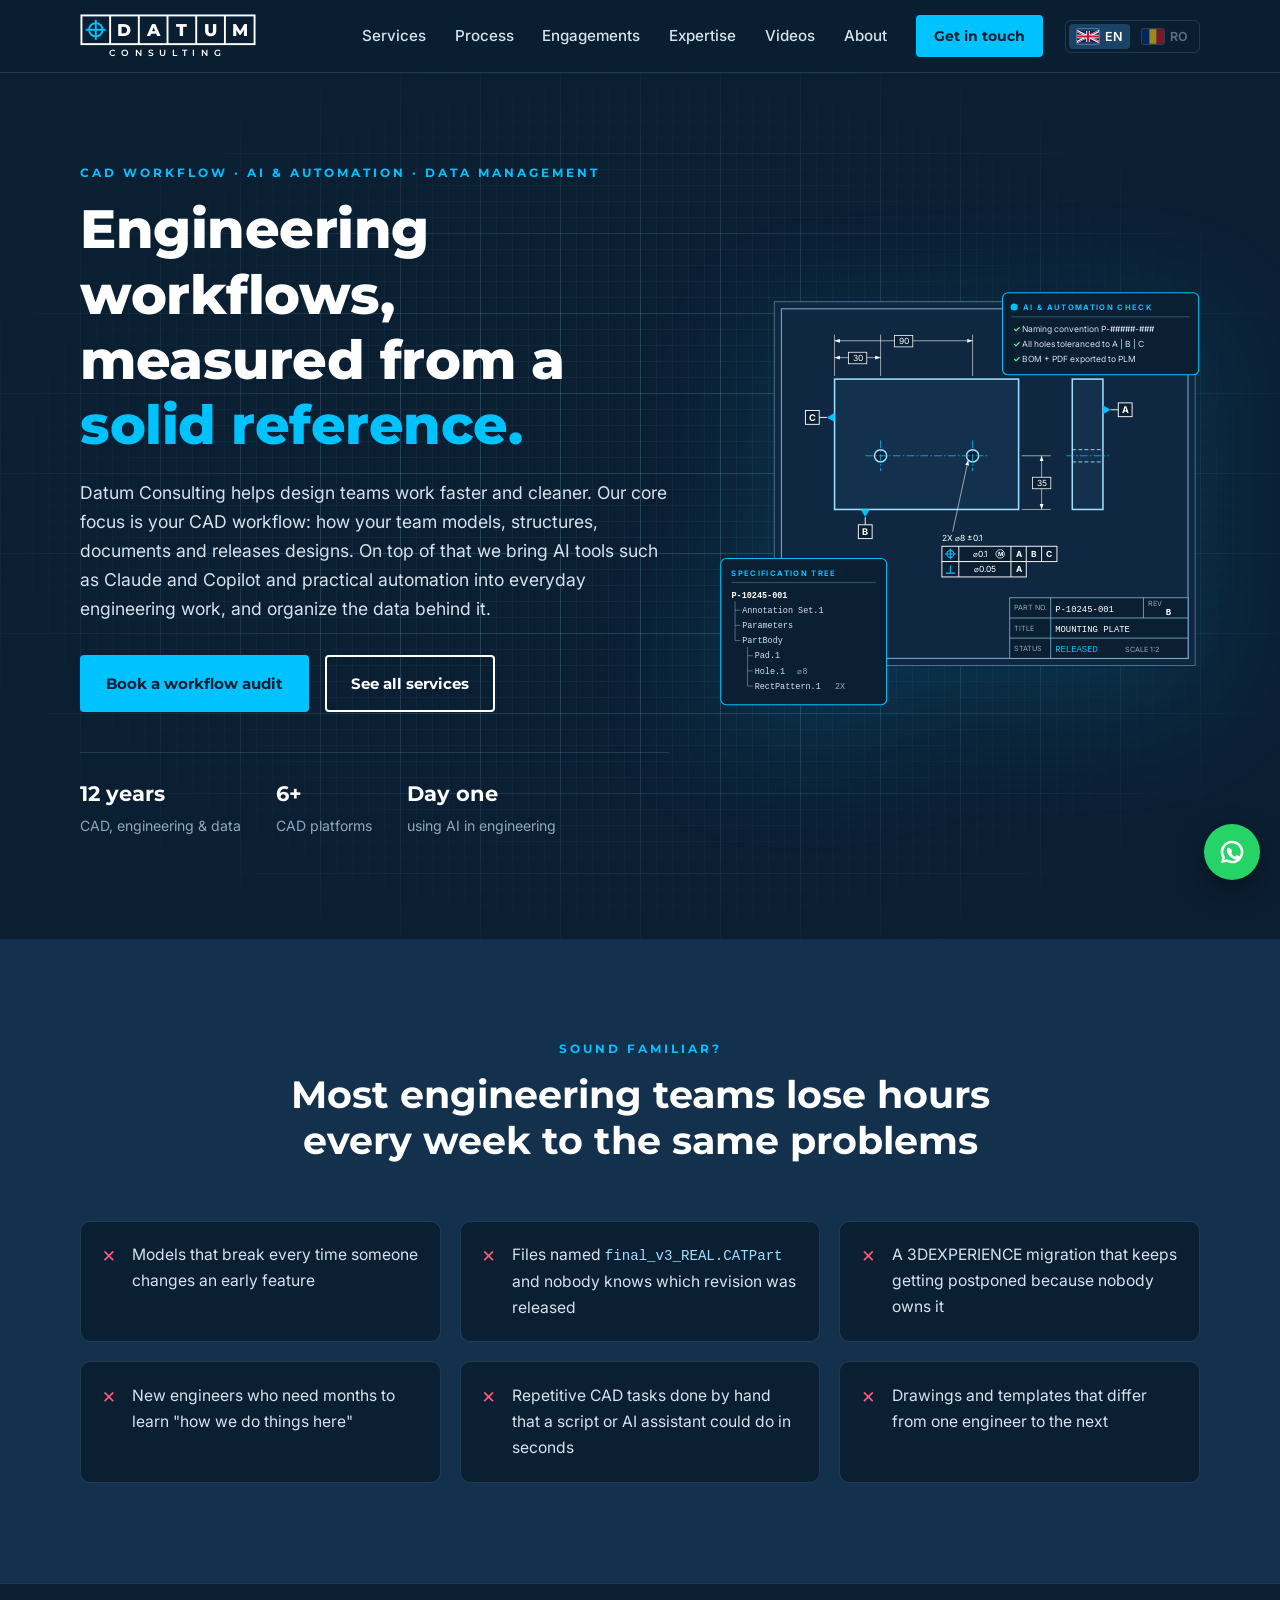
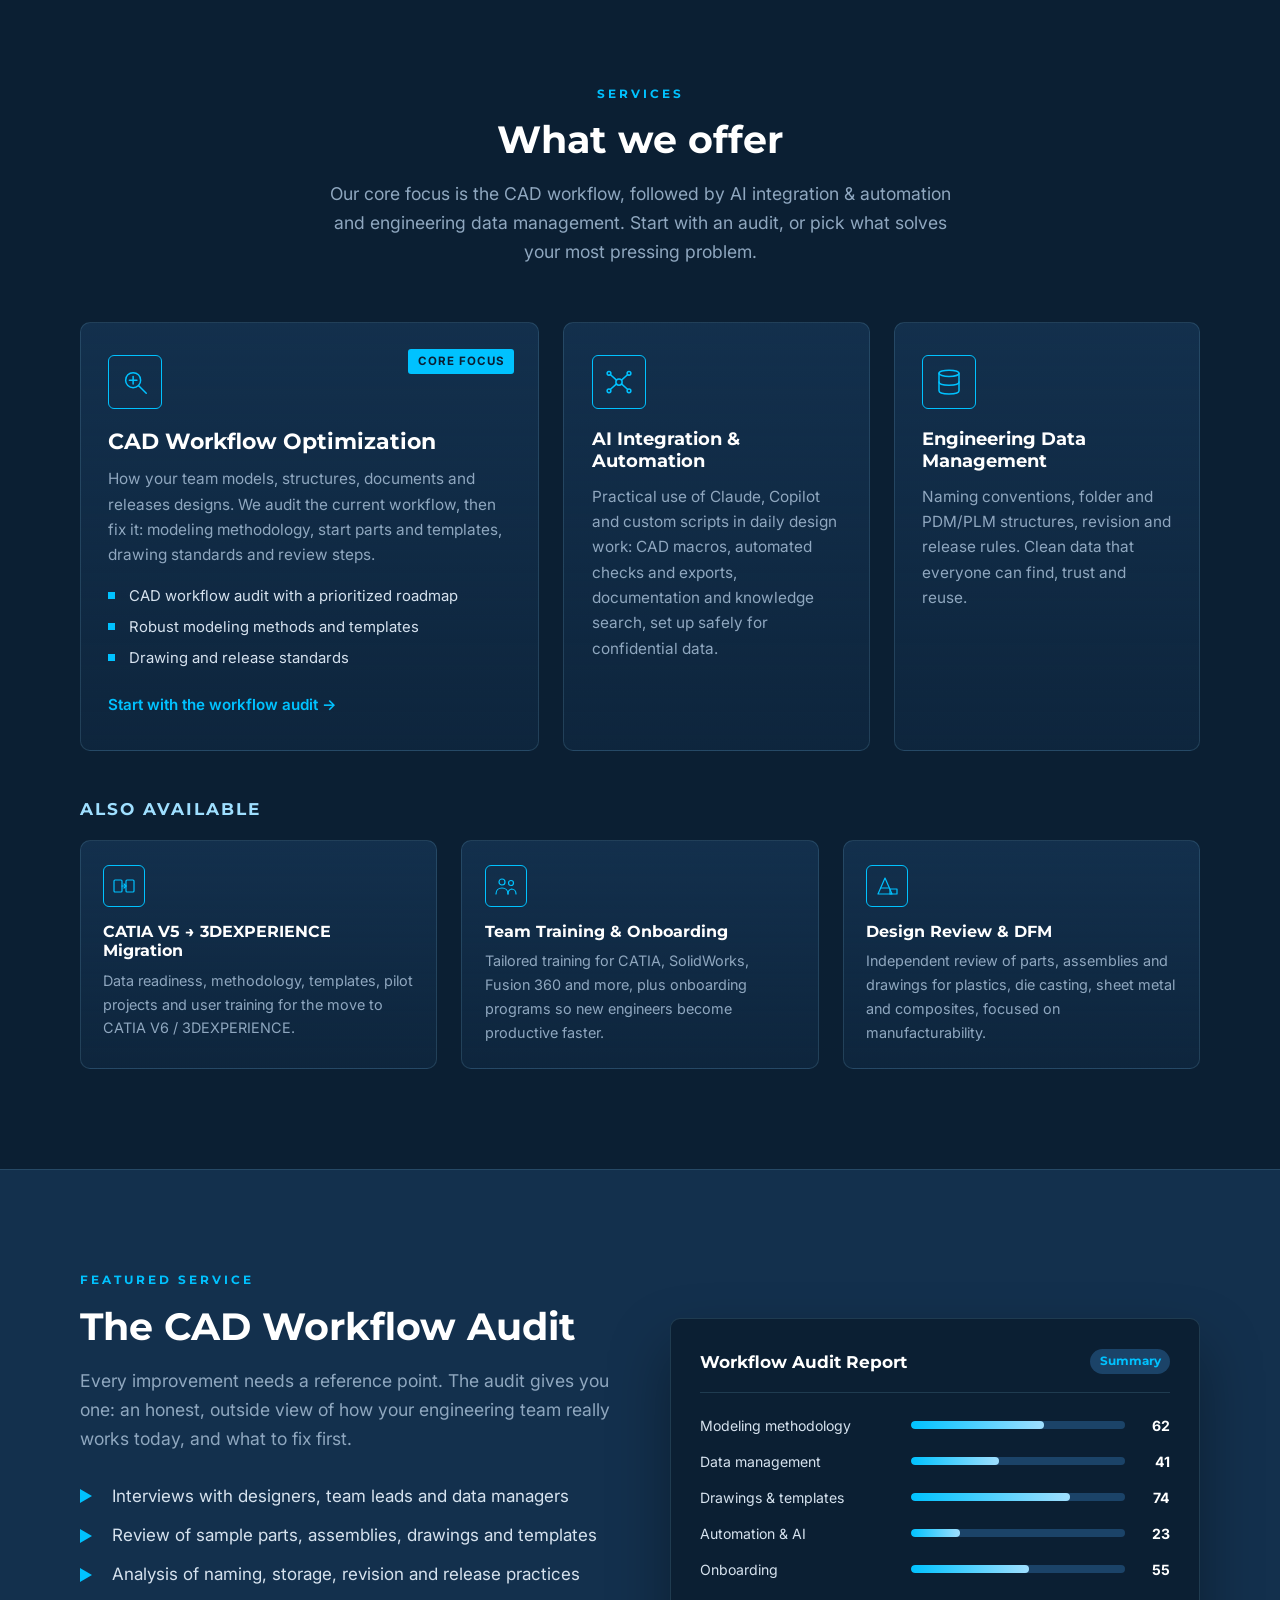
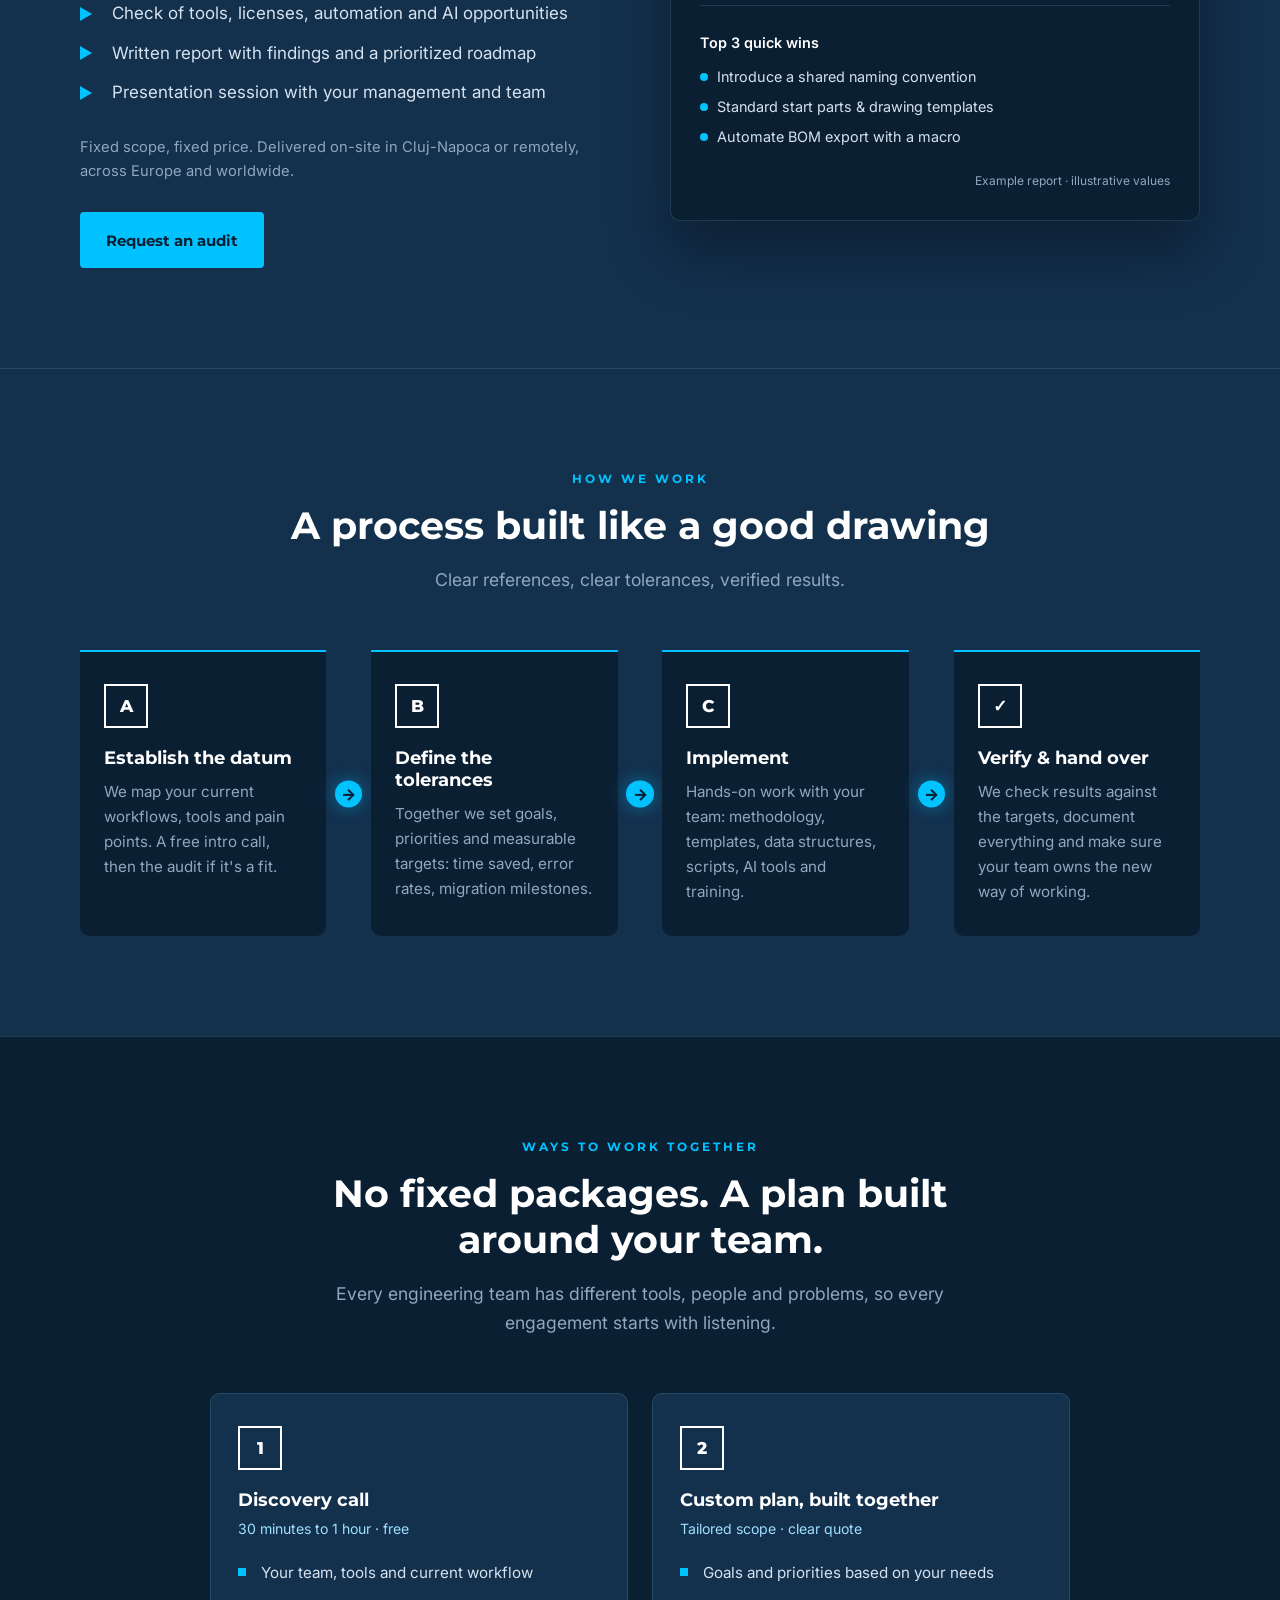
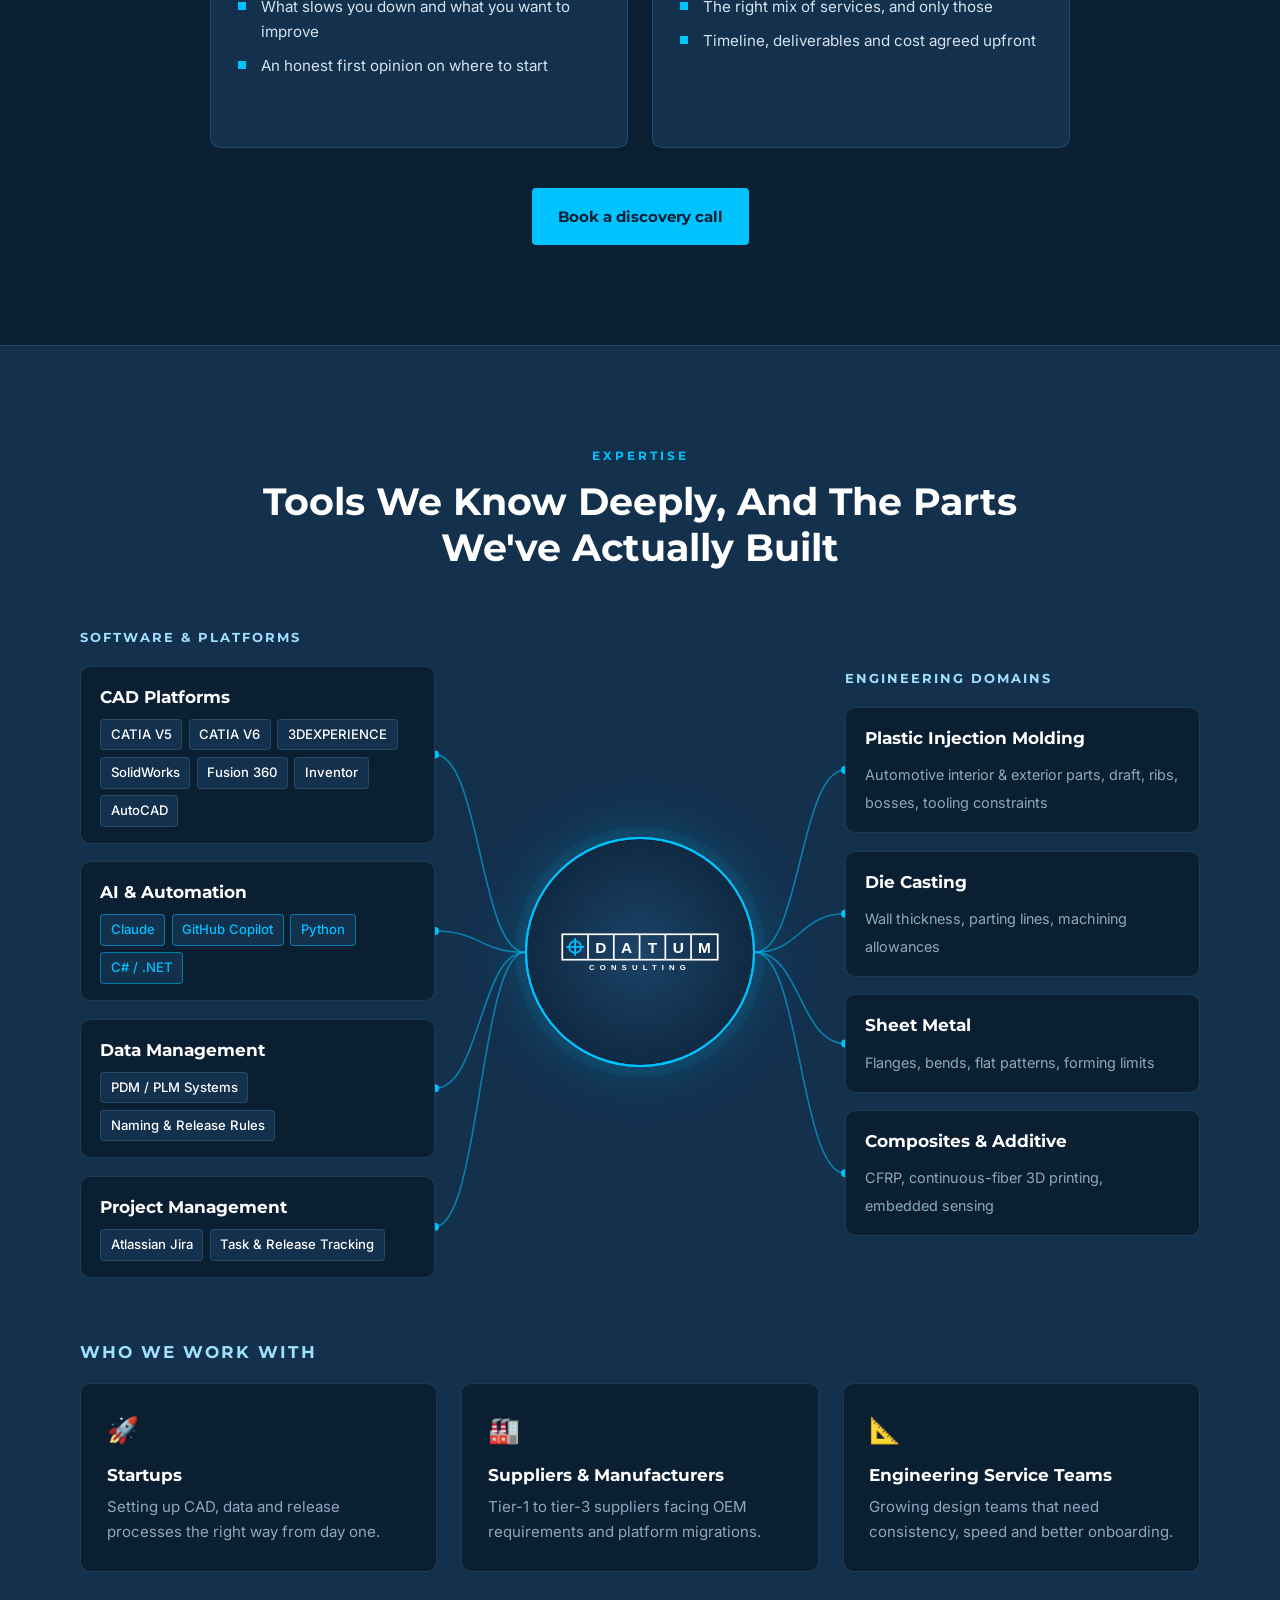
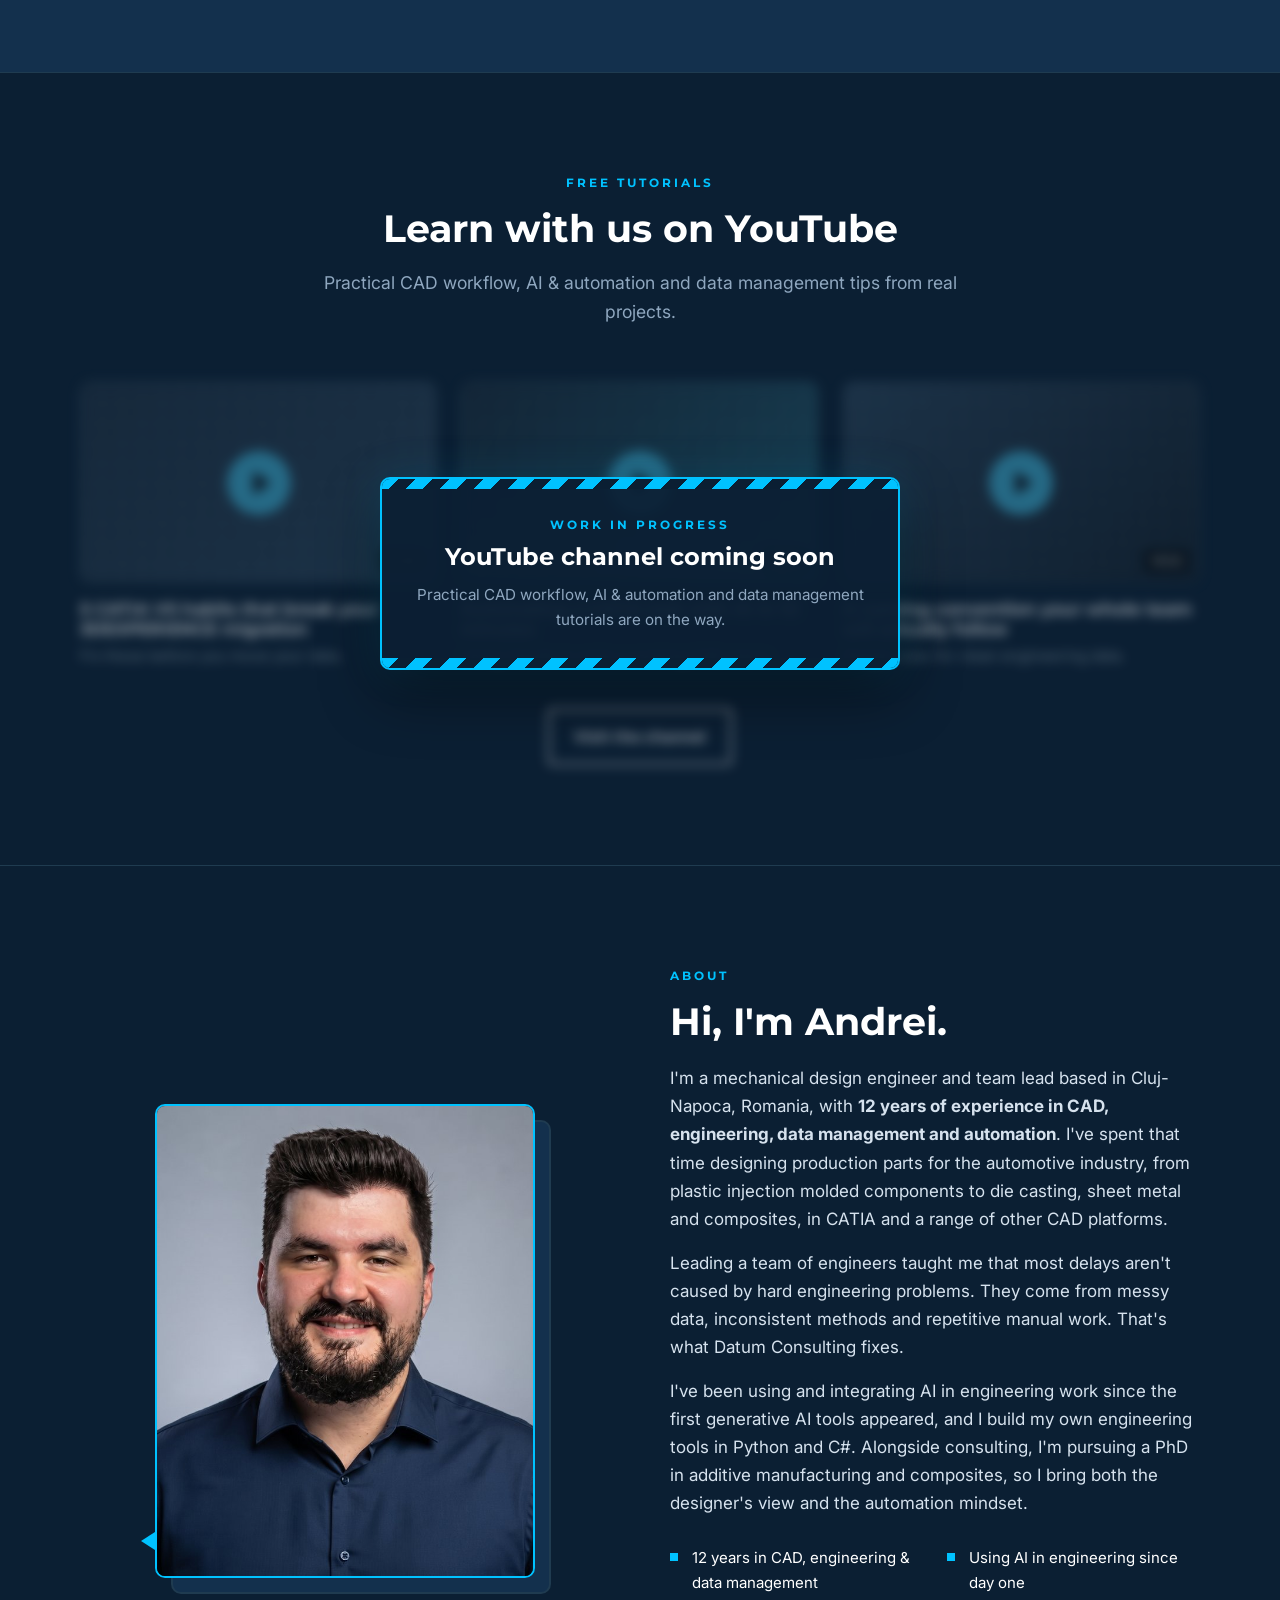
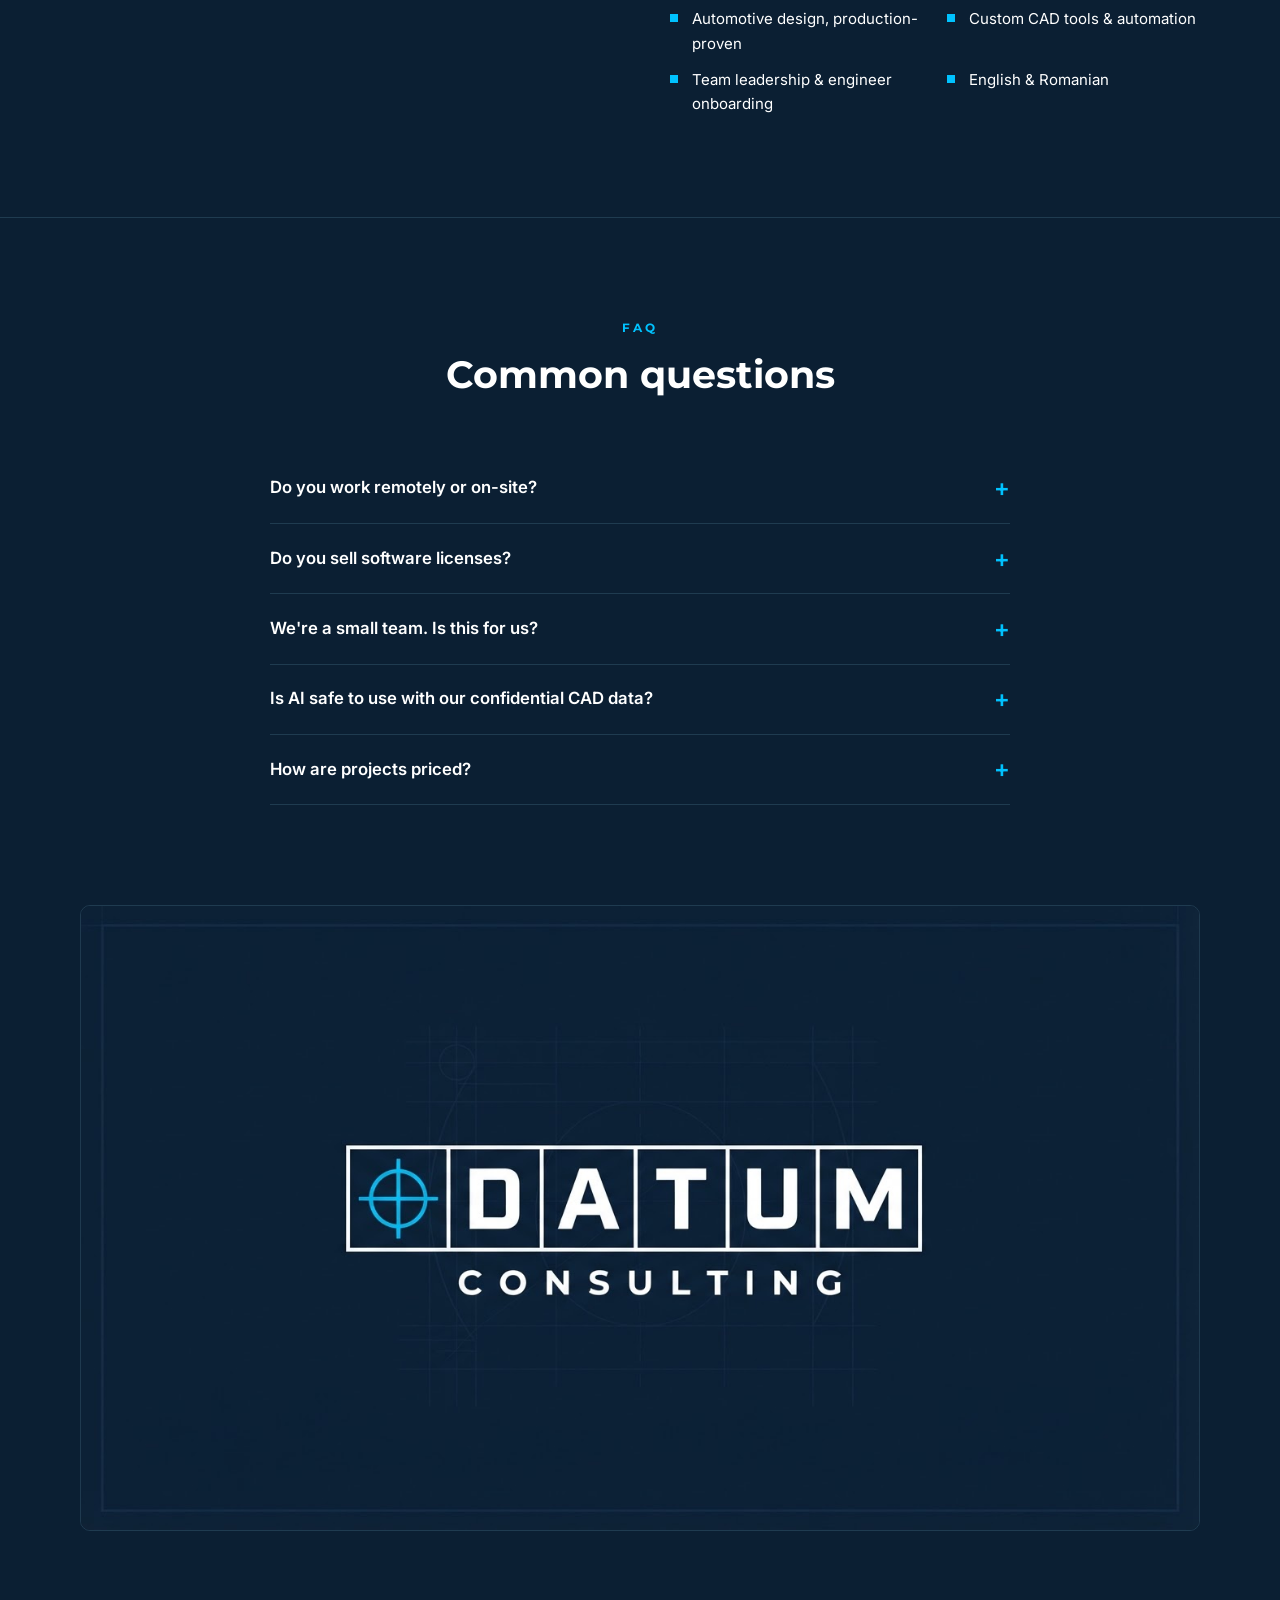
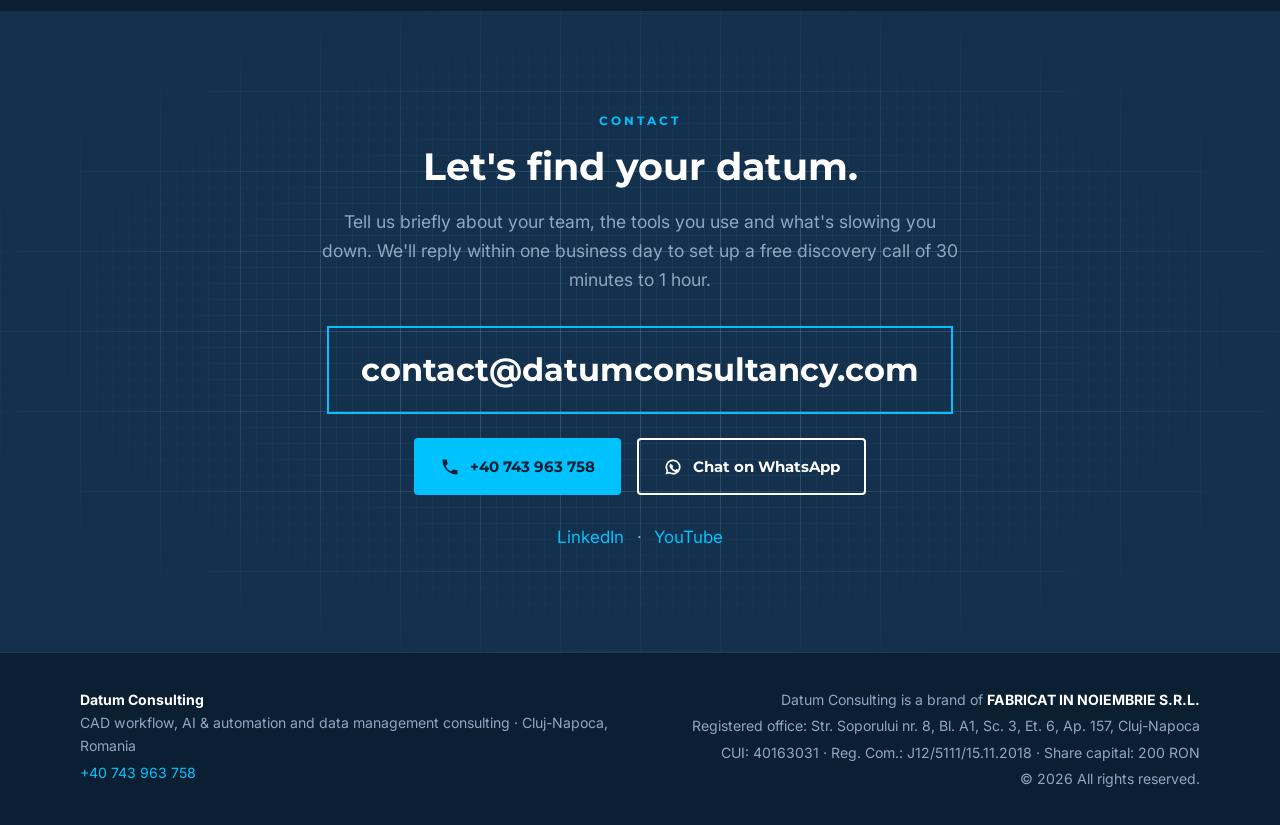
==== commit 8a100de2: "Use contact@datumconsultancy.com as the contact email - Contact section: replaced the hello@yourdoma" ====
--- a/index.html
+++ b/index.html
@@ -574,7 +574,7 @@
         <p data-i18n="k162" class="eyebrow">Contact</p>
         <h2 data-i18n="k163">Let's find your datum.</h2>
         <p data-i18n="k164" class="section-lead">Tell us briefly about your team, the tools you use and what's slowing you down. We'll reply within one business day to set up a free discovery call of 30 minutes to 1 hour.</p>
-        <a class="email" href="mailto:hello@yourdomain.com">hello@yourdomain.com</a>
+        <a class="email" href="mailto:contact@datumconsultancy.com">contact@datumconsultancy.com</a>
         <!-- phone + WhatsApp quick contact -->
         <div class="contact-actions">
           <a class="btn contact-btn" href="tel:+40743963758"><svg viewBox="0 0 24 24" aria-hidden="true"><path d="M6.6 10.8a15.1 15.1 0 0 0 6.6 6.6l2.2-2.2a1 1 0 0 1 1-.25 11.4 11.4 0 0 0 3.6.57 1 1 0 0 1 1 1V20a1 1 0 0 1-1 1A17 17 0 0 1 3 4a1 1 0 0 1 1-1h3.5a1 1 0 0 1 1 1c0 1.25.2 2.45.57 3.6a1 1 0 0 1-.25 1z"/></svg><span>+40 743 963 758</span></a>
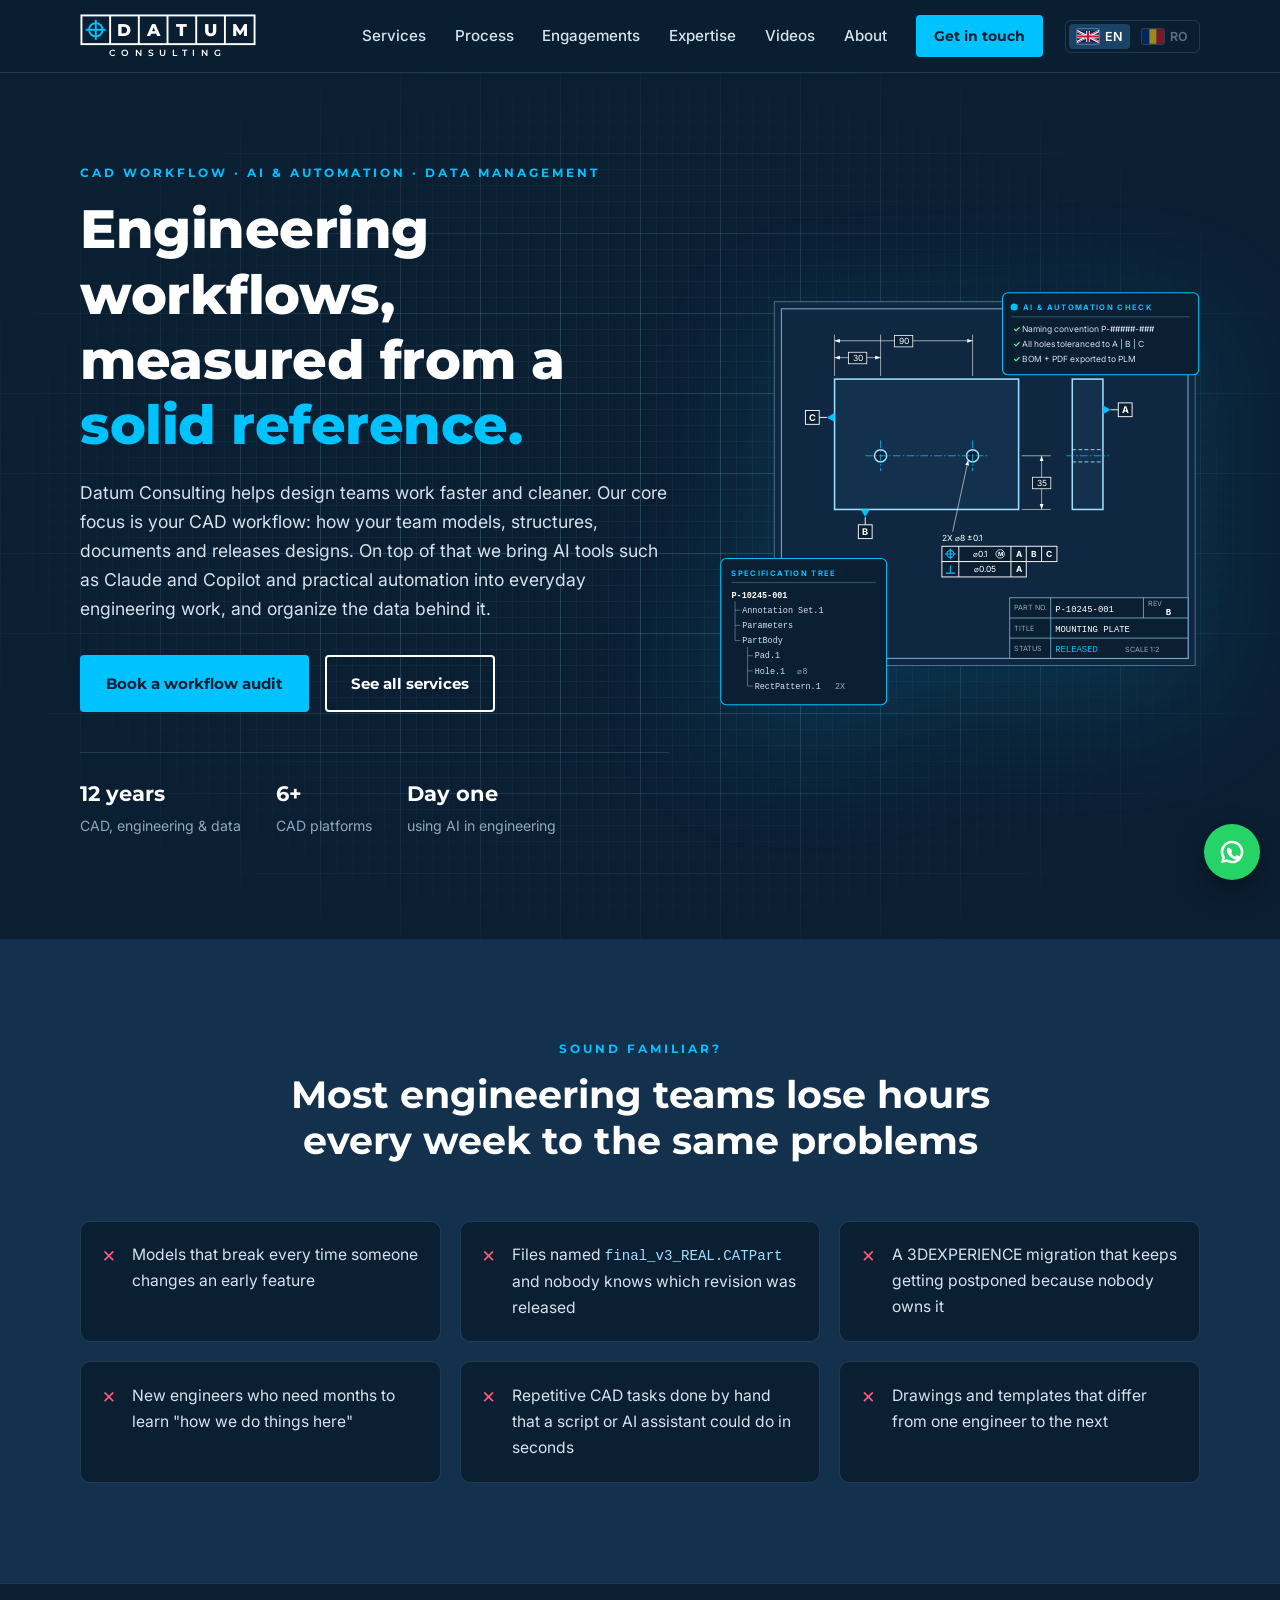
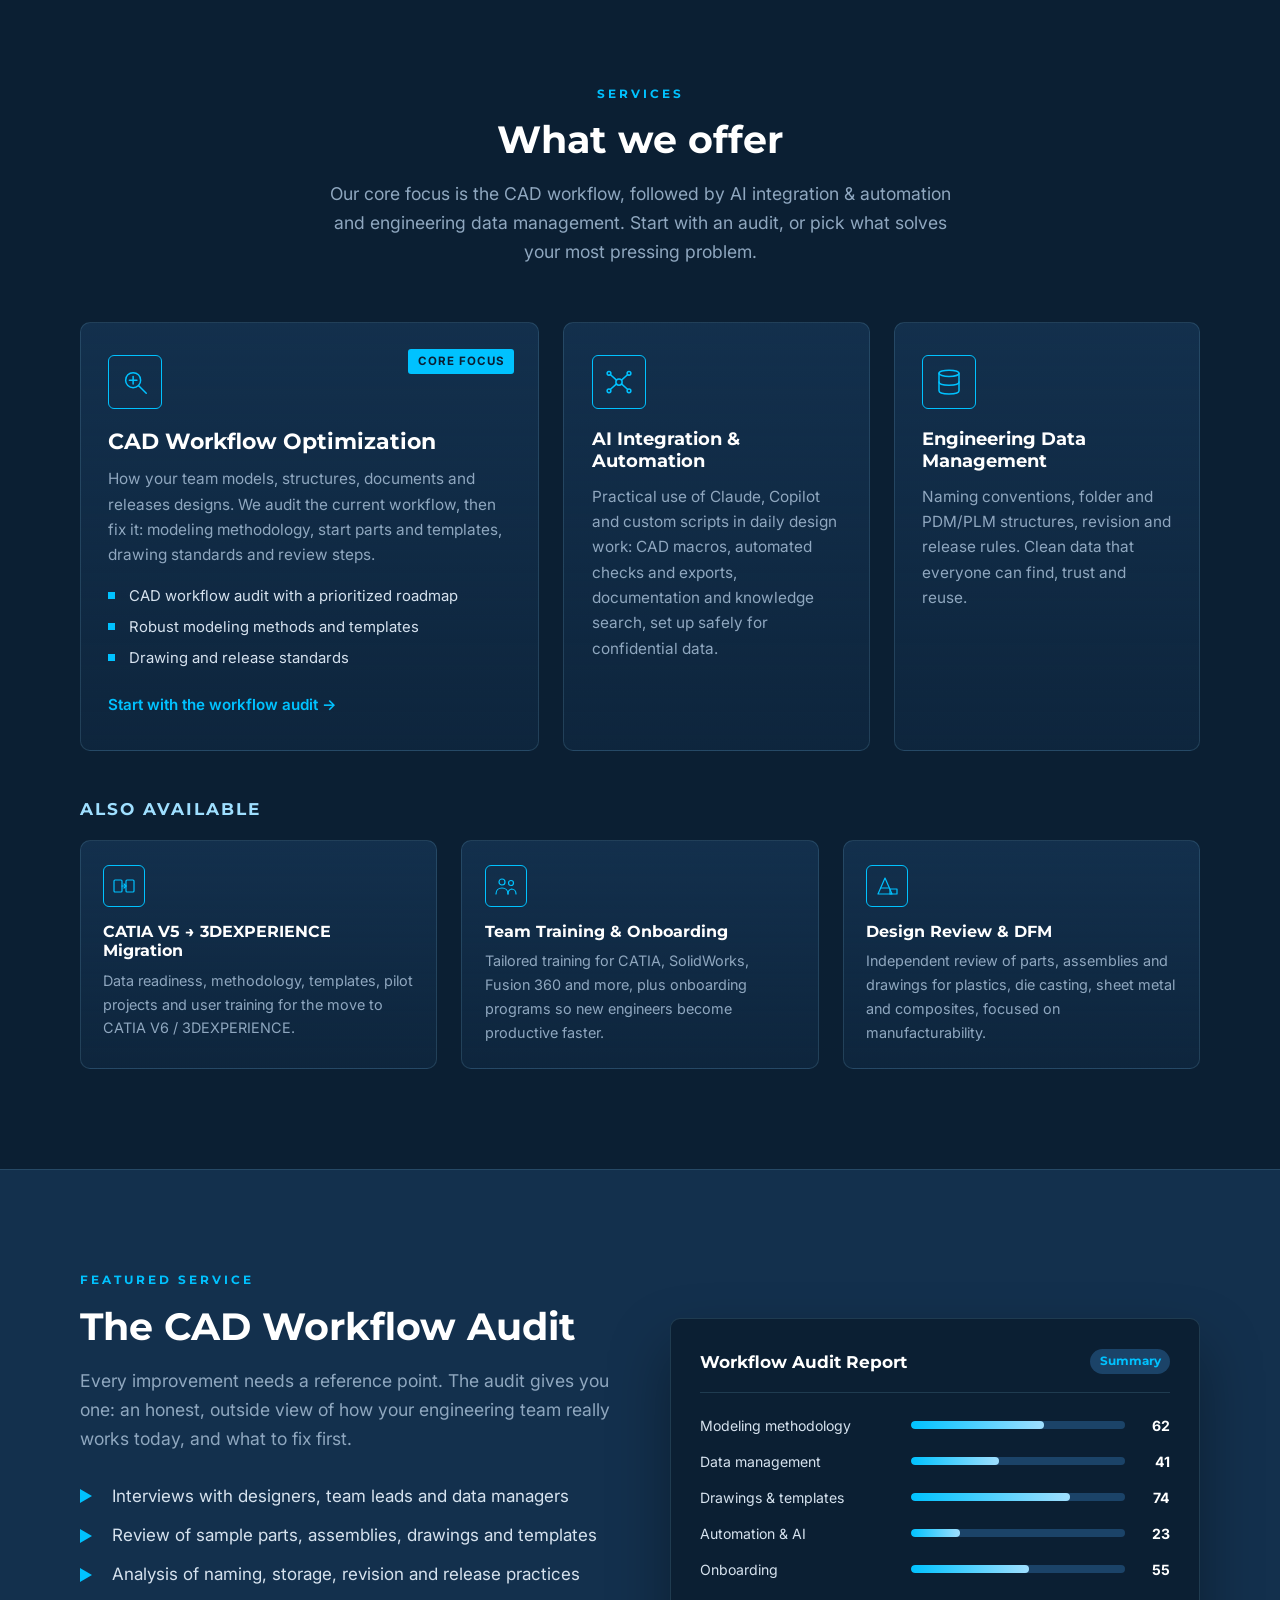
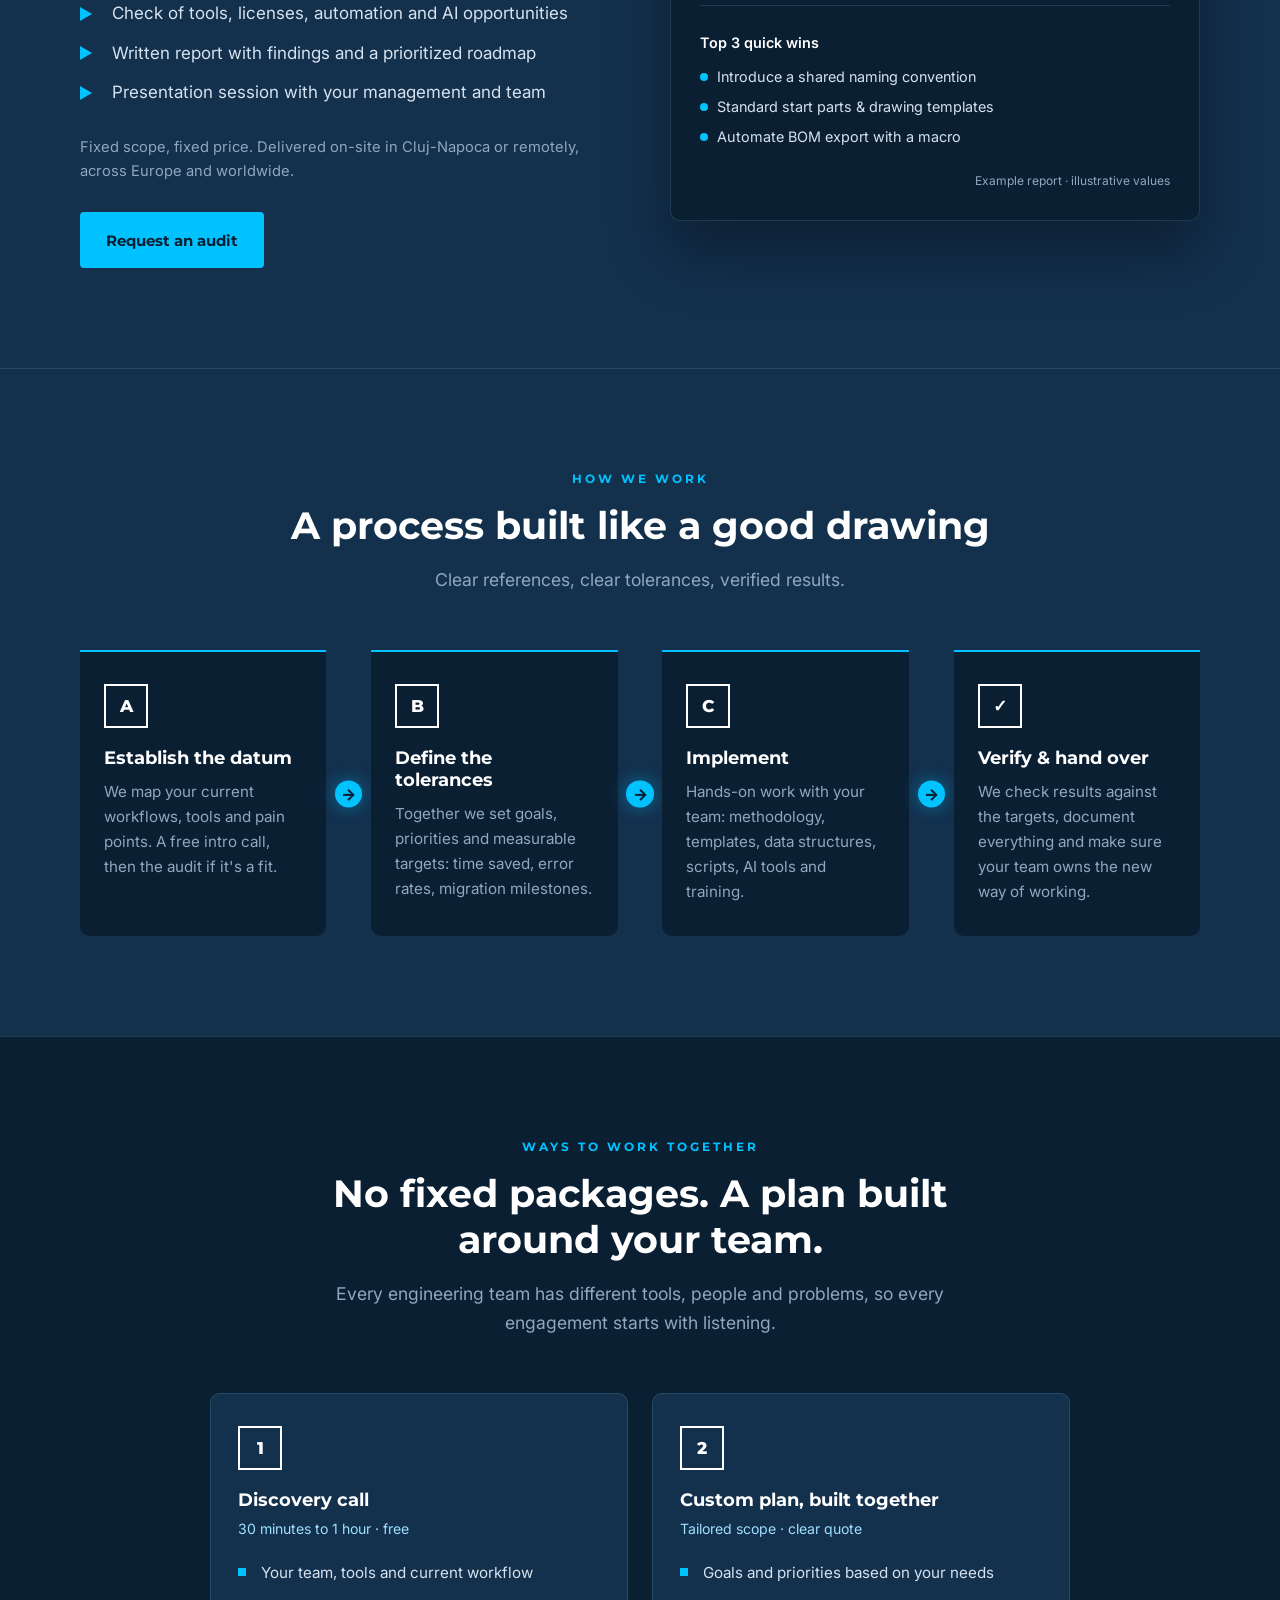
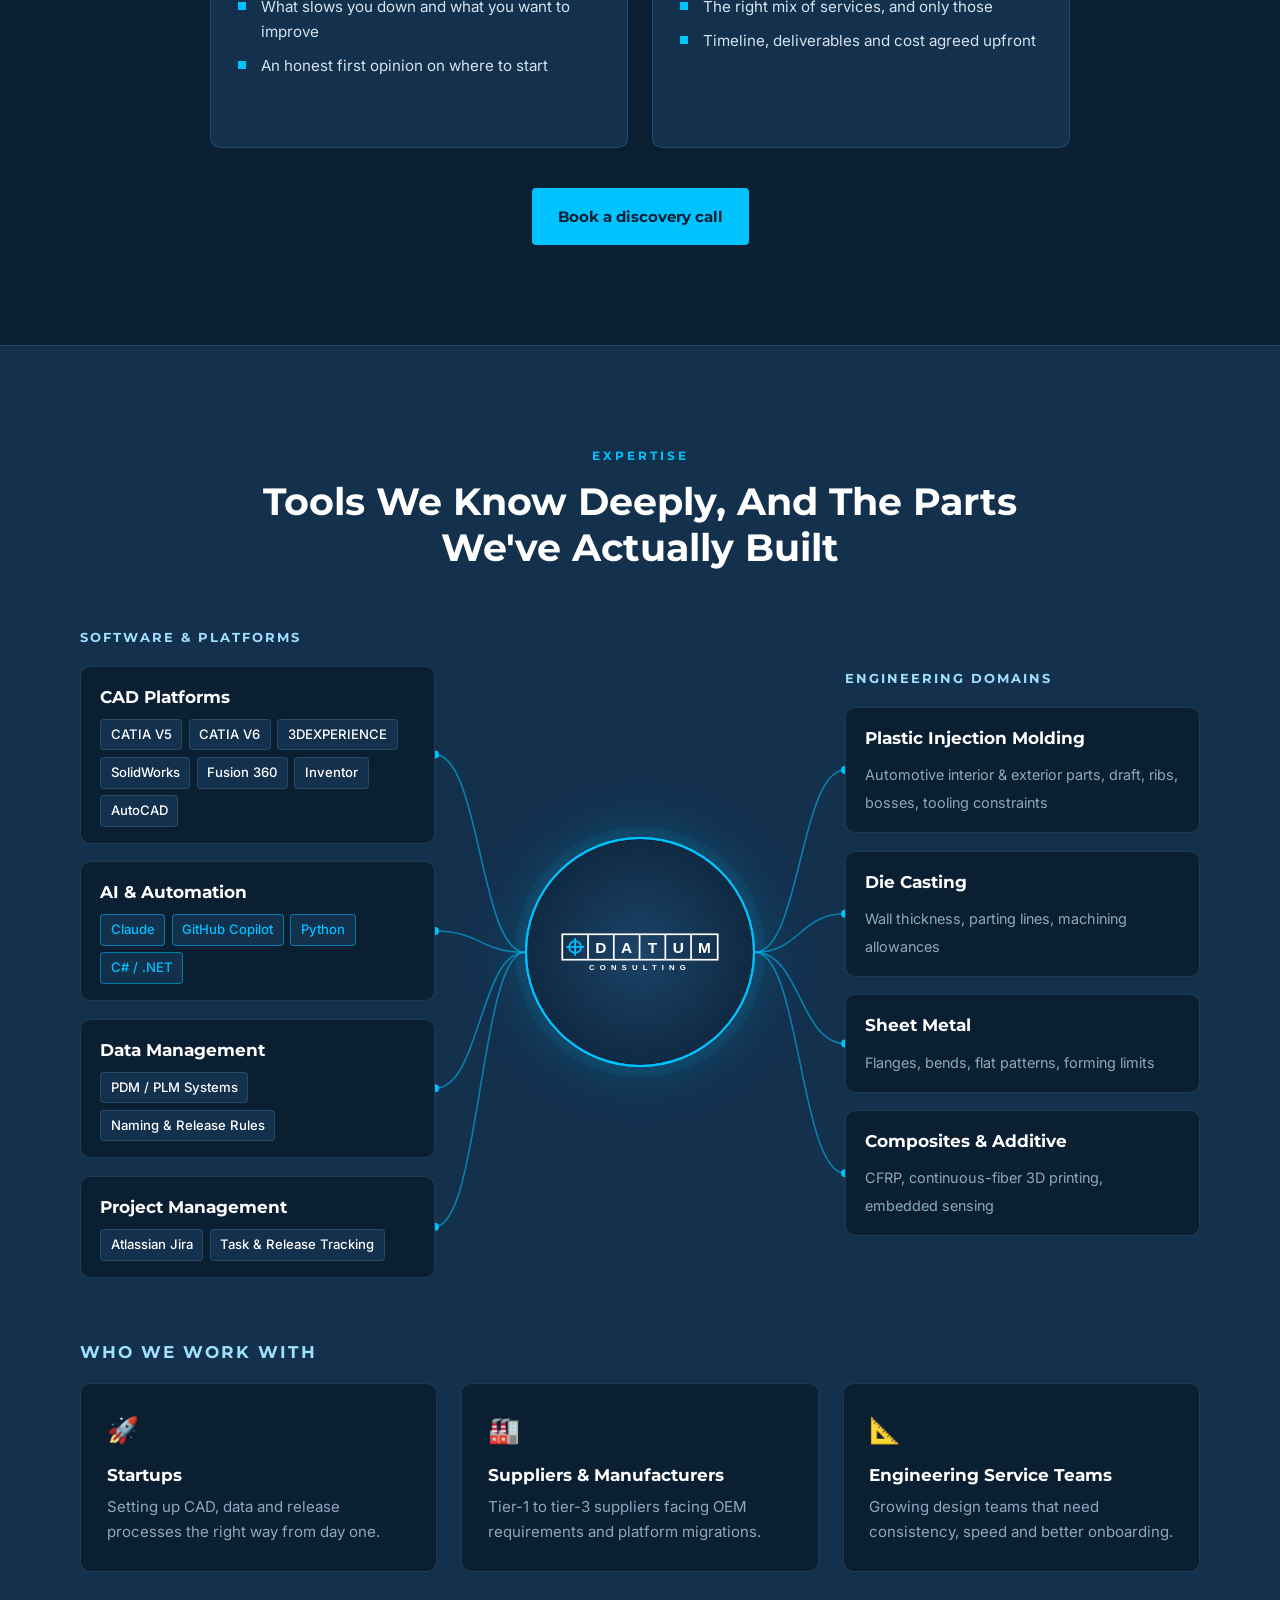
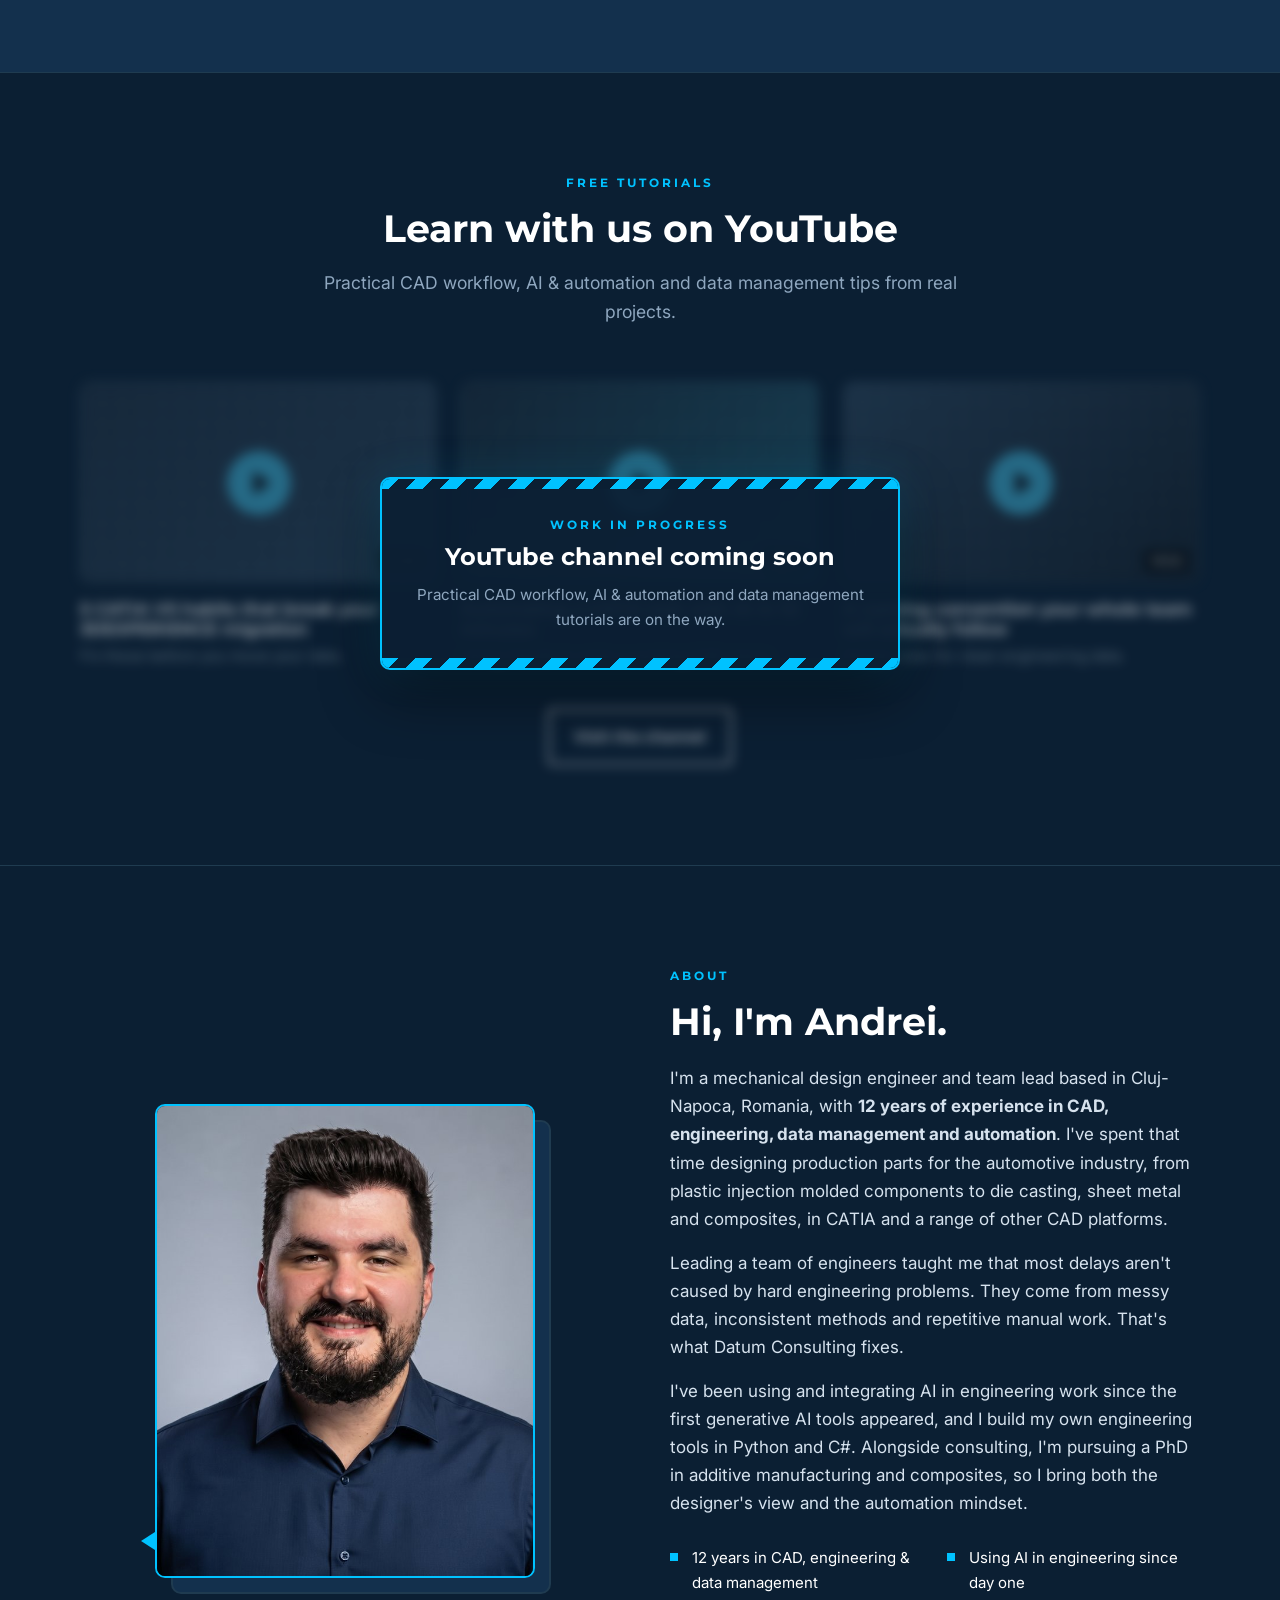
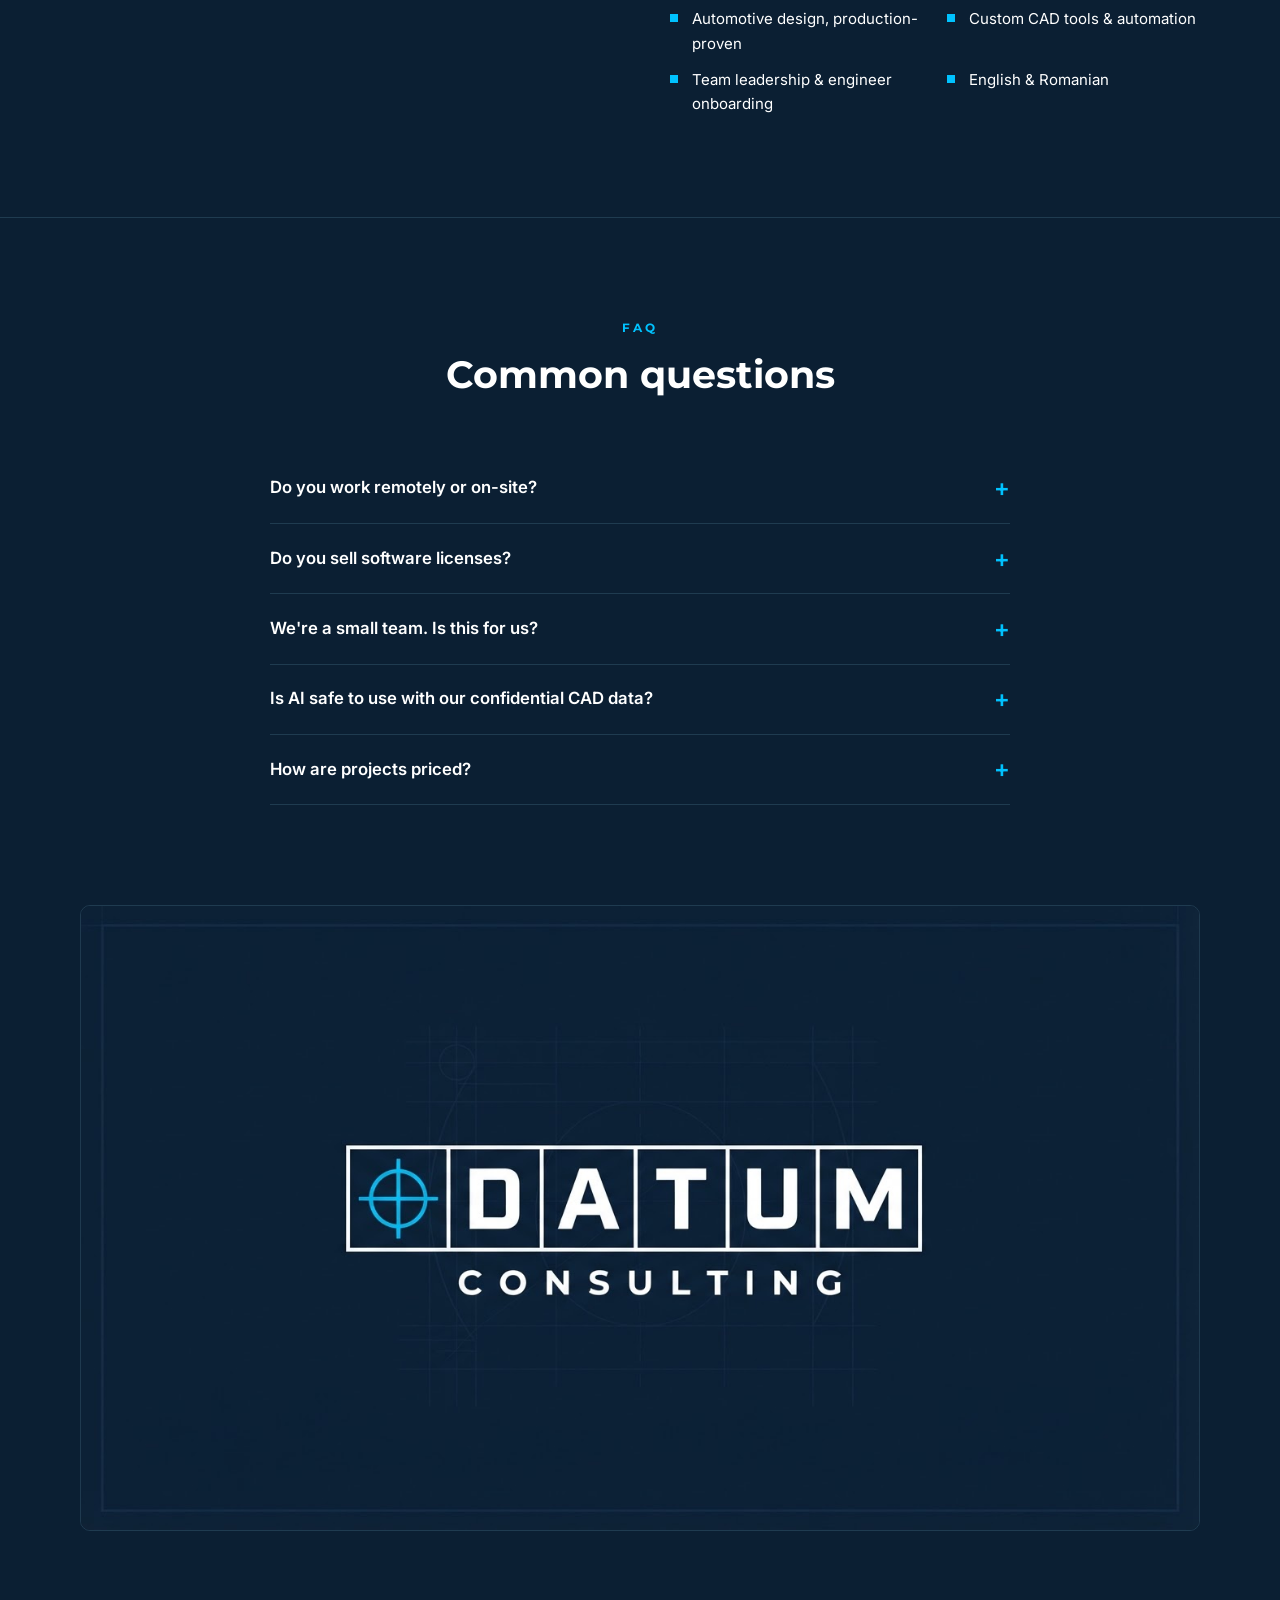
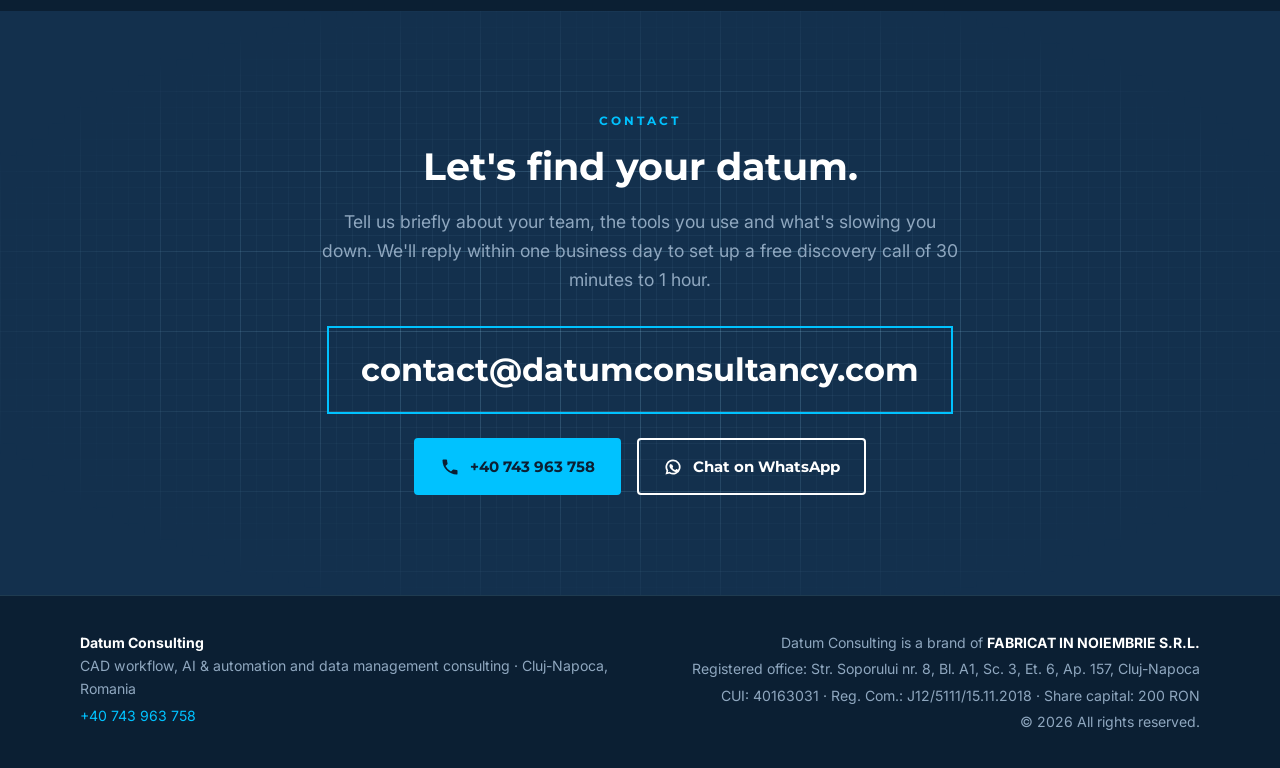
==== commit 4ab2d751: "Hide LinkedIn and YouTube links in the contact section - The LinkedIn and YouTube links under the em" ====
--- a/index.html
+++ b/index.html
@@ -580,11 +580,13 @@
           <a class="btn contact-btn" href="tel:+40743963758"><svg viewBox="0 0 24 24" aria-hidden="true"><path d="M6.6 10.8a15.1 15.1 0 0 0 6.6 6.6l2.2-2.2a1 1 0 0 1 1-.25 11.4 11.4 0 0 0 3.6.57 1 1 0 0 1 1 1V20a1 1 0 0 1-1 1A17 17 0 0 1 3 4a1 1 0 0 1 1-1h3.5a1 1 0 0 1 1 1c0 1.25.2 2.45.57 3.6a1 1 0 0 1-.25 1z"/></svg><span>+40 743 963 758</span></a>
           <a class="btn btn-ghost contact-btn" href="https://wa.me/40743963758?text=Hello%20Andrei%2C%20I%27d%20like%20to%20book%20a%20discovery%20call." target="_blank" rel="noopener"><svg viewBox="0 0 24 24" aria-hidden="true"><path d="M12 3a9 9 0 0 0-7.8 13.5L3 21l4.6-1.2A9 9 0 1 0 12 3zm0 2a7 7 0 1 1-3.6 13l-.3-.2-2.3.6.6-2.2-.2-.4A7 7 0 0 1 12 5zm-2.6 3.5c-.2 0-.5 0-.7.3-.3.3-.9.9-.9 2.1s.9 2.4 1 2.6c.1.2 1.8 2.8 4.4 3.8 2.2.9 2.6.7 3.1.7.5-.1 1.5-.6 1.7-1.2.2-.6.2-1.1.2-1.2l-.4-.3-1.6-.8c-.2-.1-.4-.1-.6.1l-.7.9c-.1.2-.3.2-.5.1a5.7 5.7 0 0 1-2.9-2.5c-.2-.4.2-.4.6-1.2.1-.2 0-.3 0-.4l-.7-1.7c-.2-.5-.4-.4-.6-.4z"/></svg><span data-i18n="k165">Chat on WhatsApp</span></a>
         </div>
+        <!-- LinkedIn / YouTube links hidden until the pages exist; restore by removing this comment wrapper
         <div class="socials">
           <a href="https://www.linkedin.com/in/YOUR-PROFILE" target="_blank" rel="noopener">LinkedIn</a>
           <span>·</span>
           <a href="https://www.youtube.com/@YOUR-CHANNEL" target="_blank" rel="noopener">YouTube</a>
         </div>
+        -->
       </div>
     </section>
   </main>
